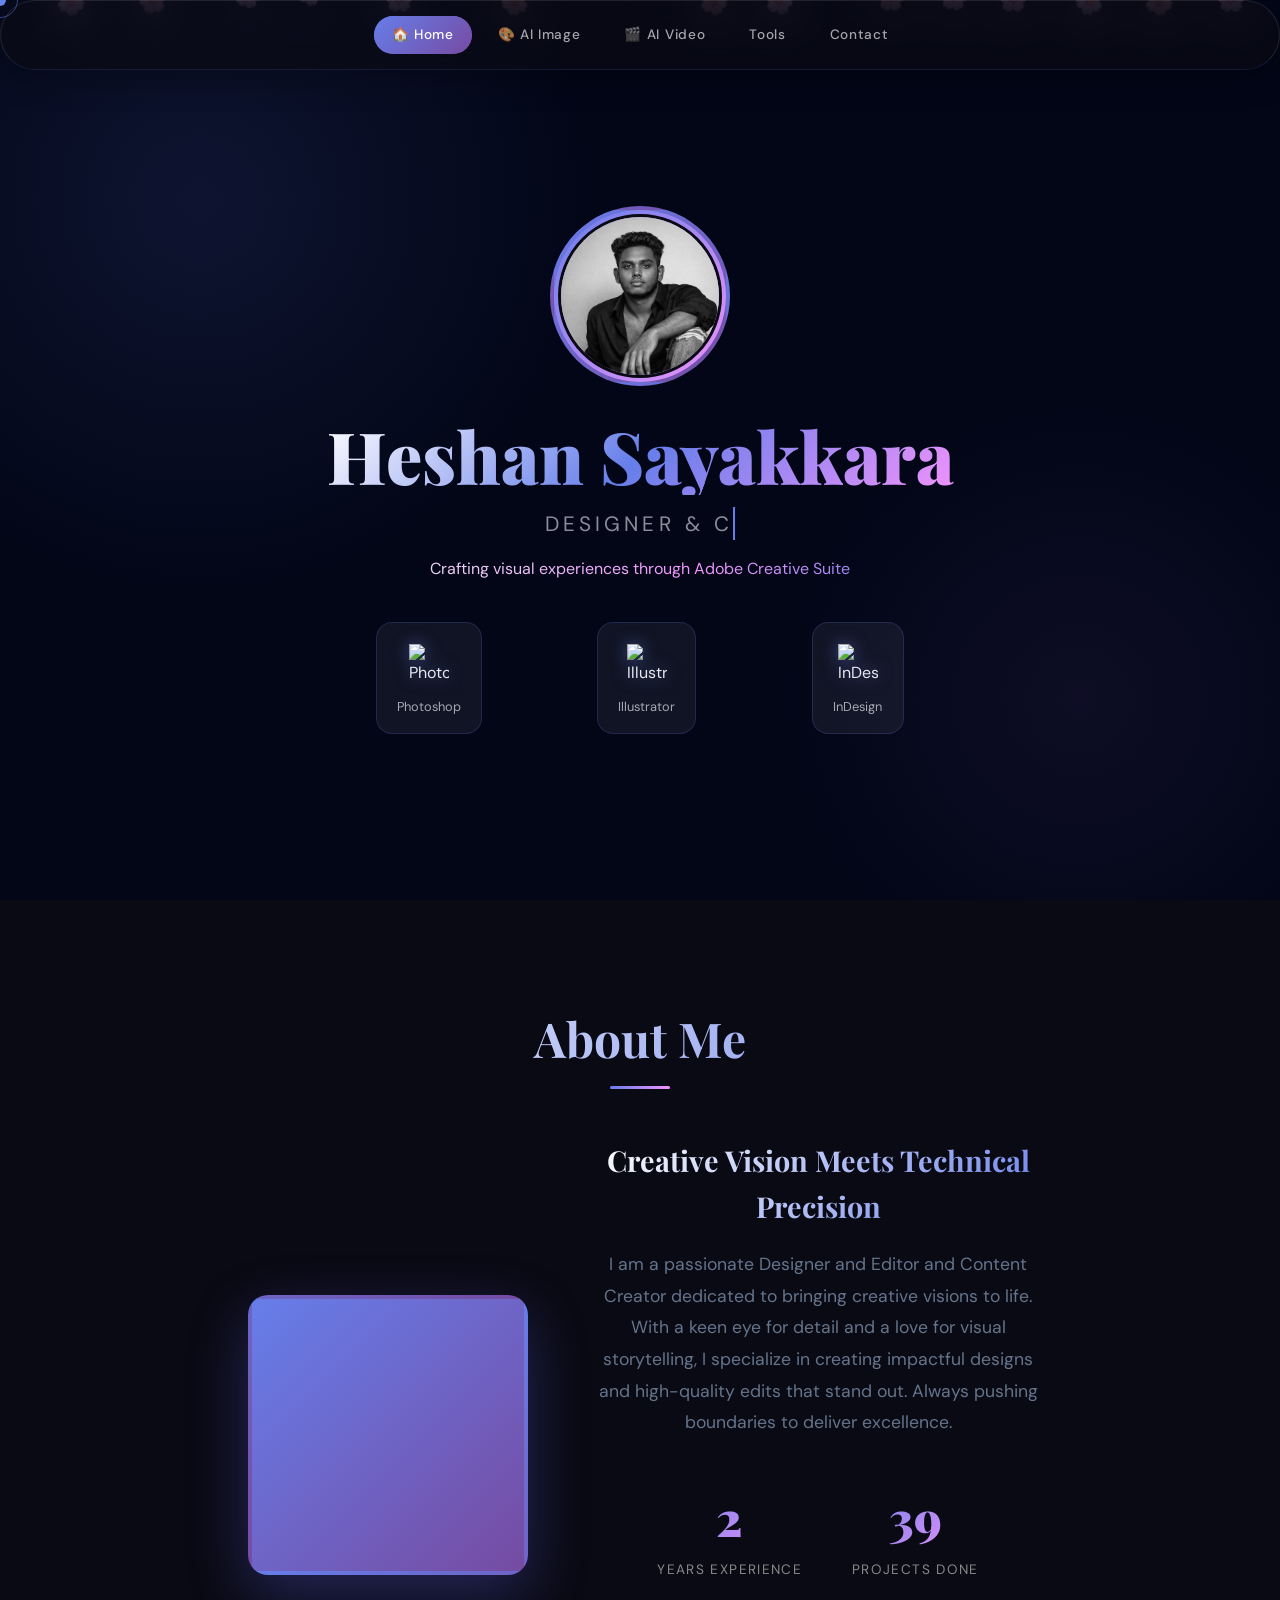
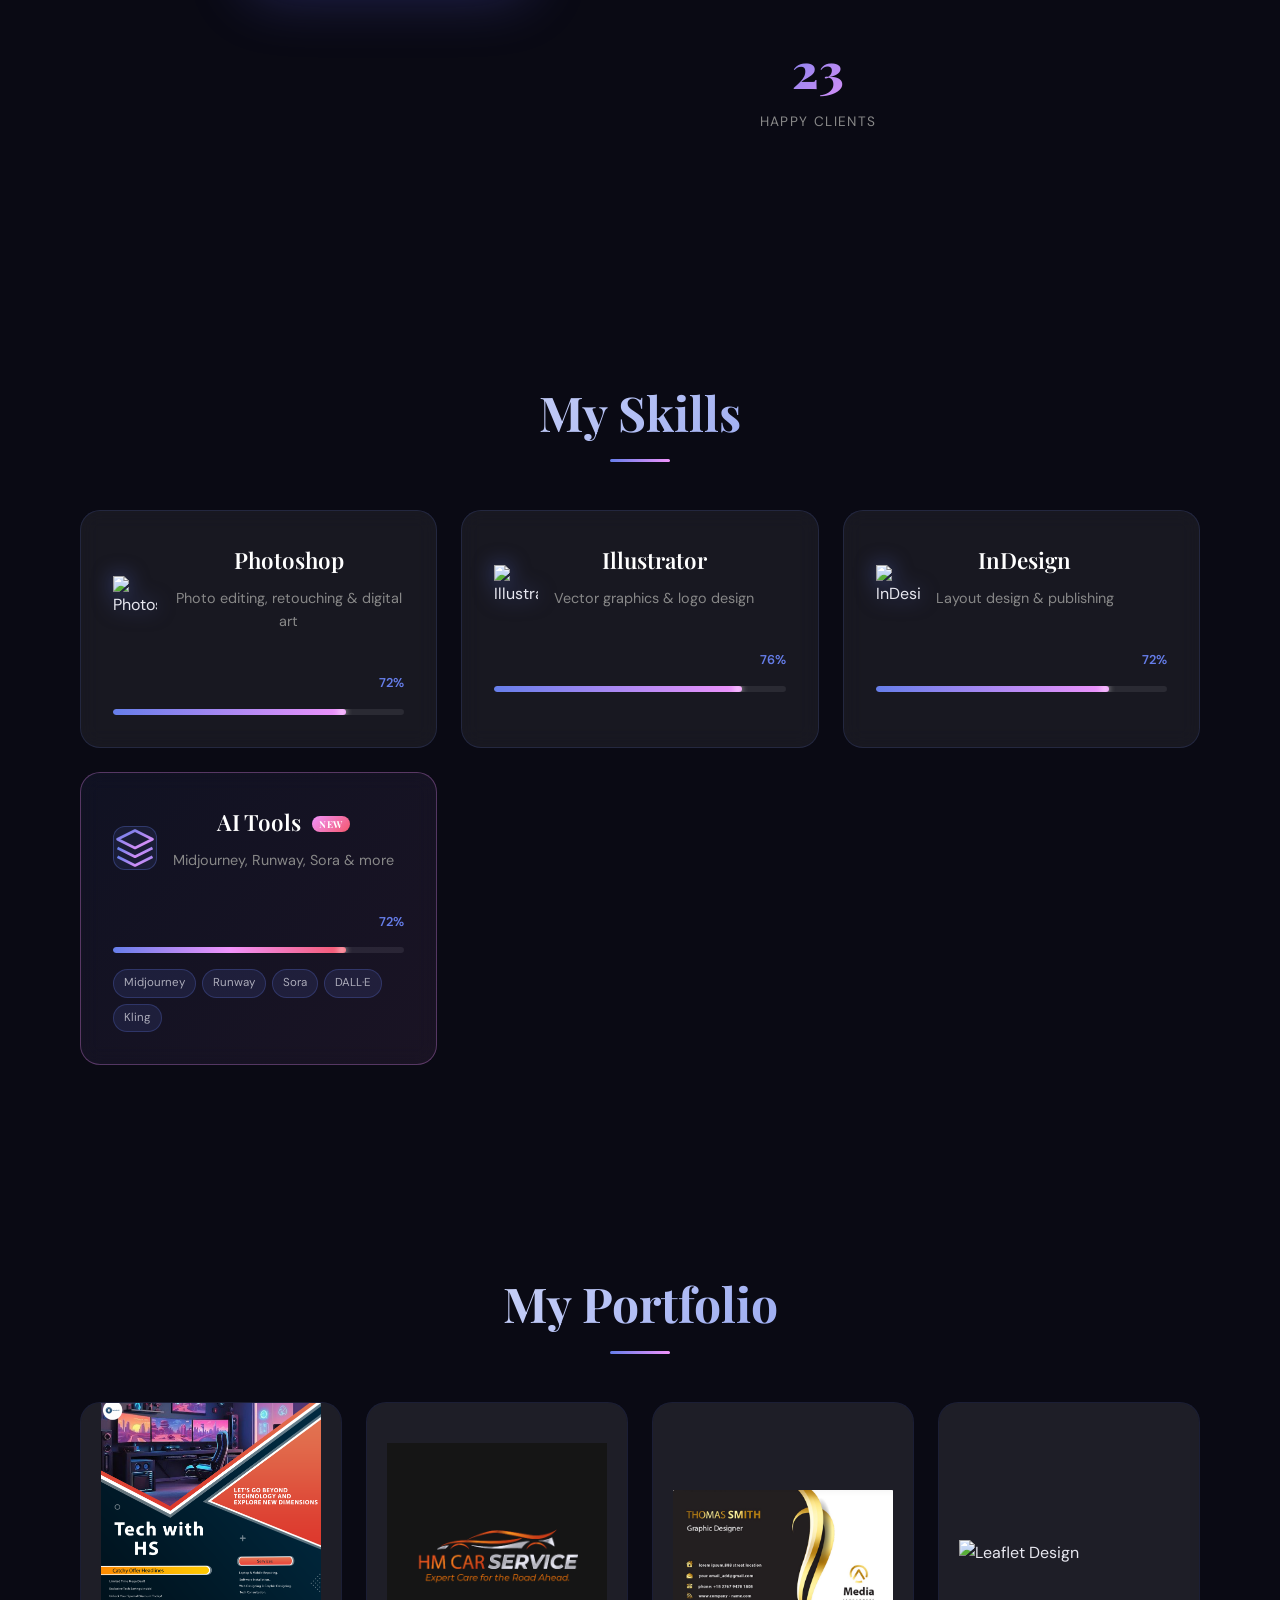
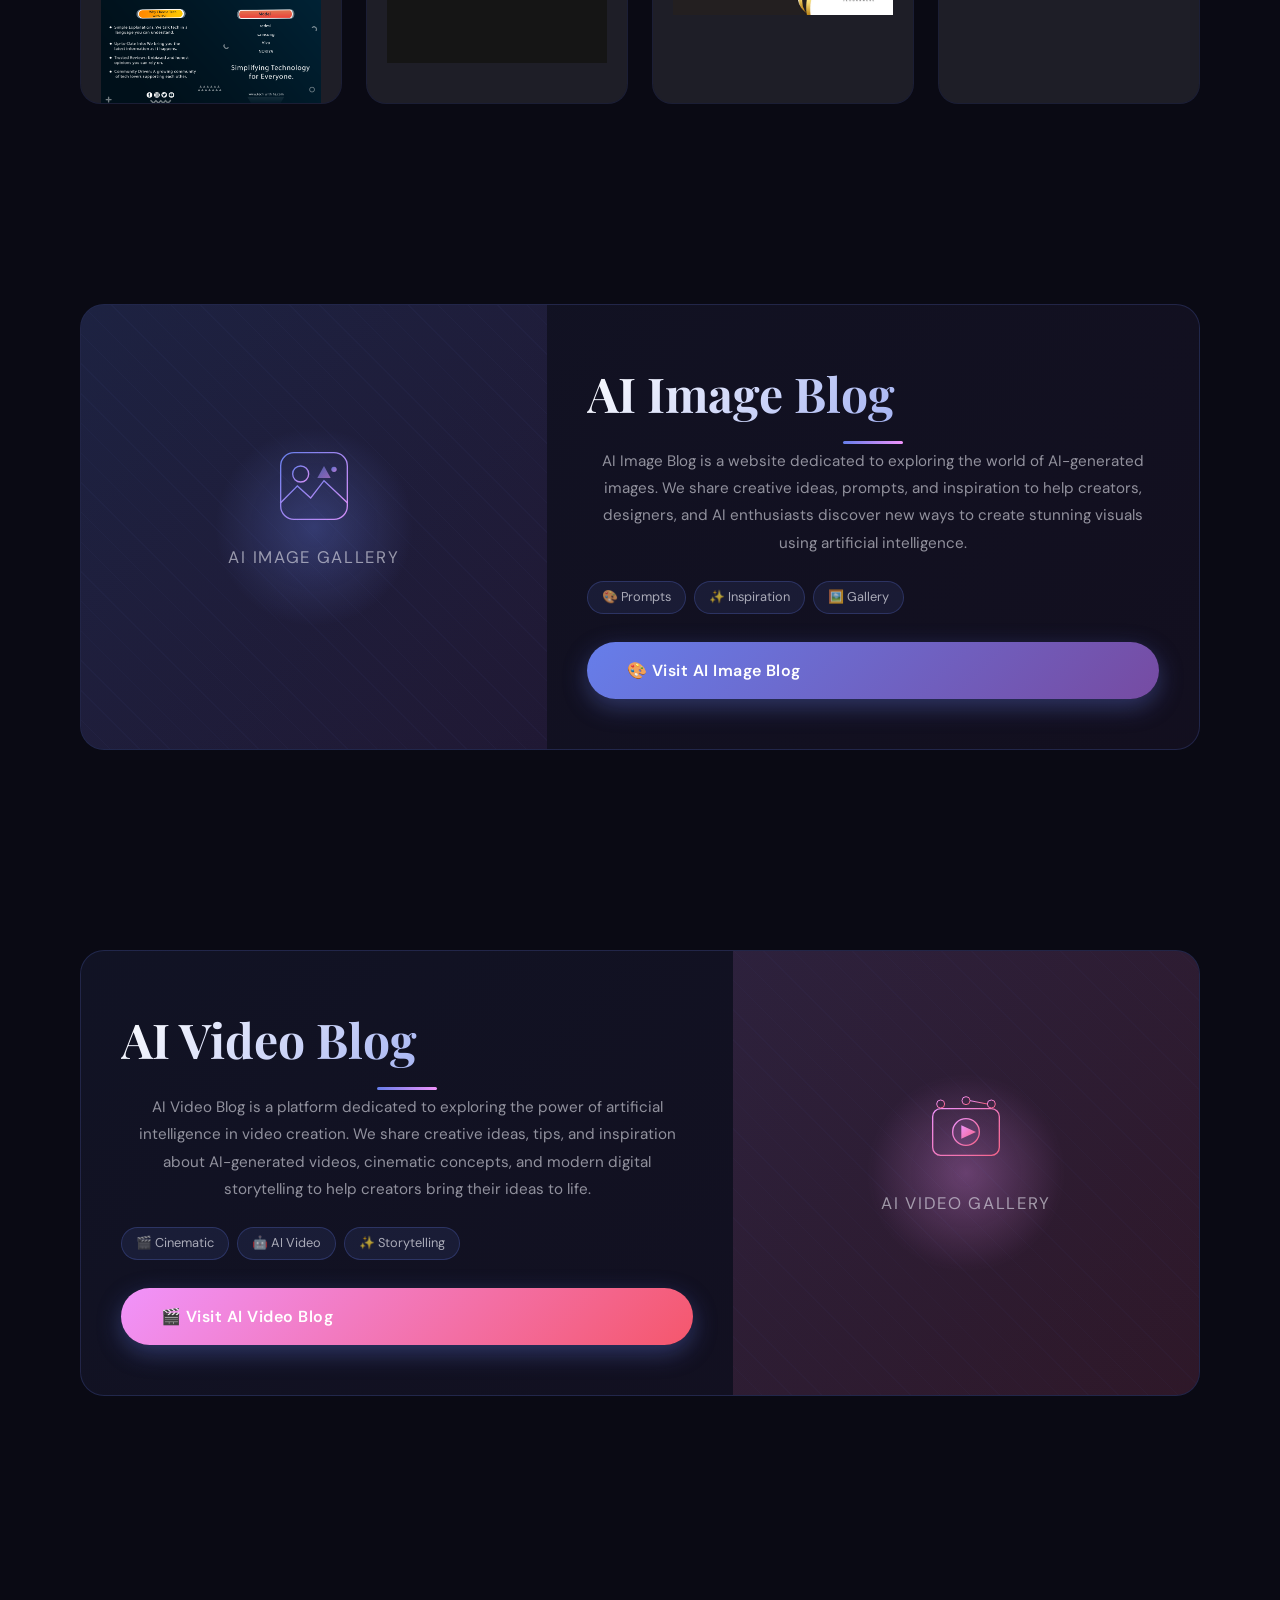
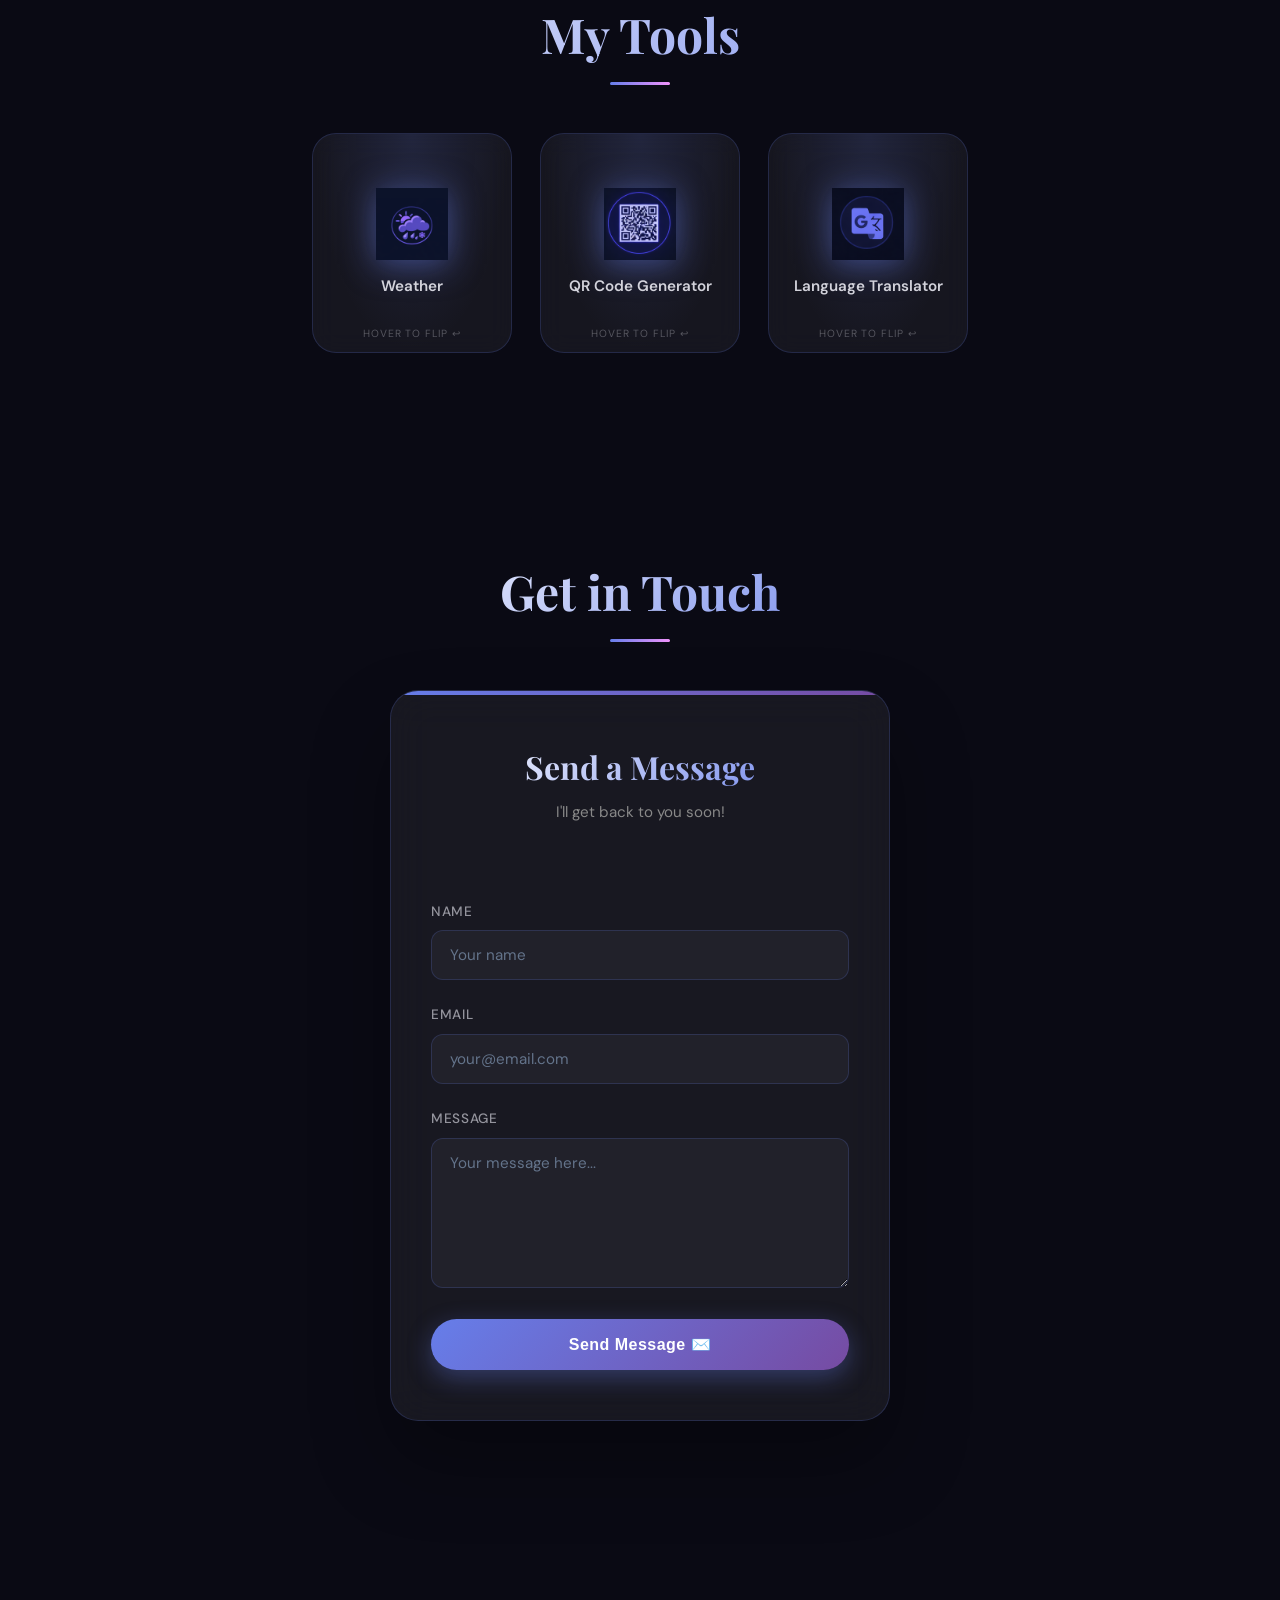
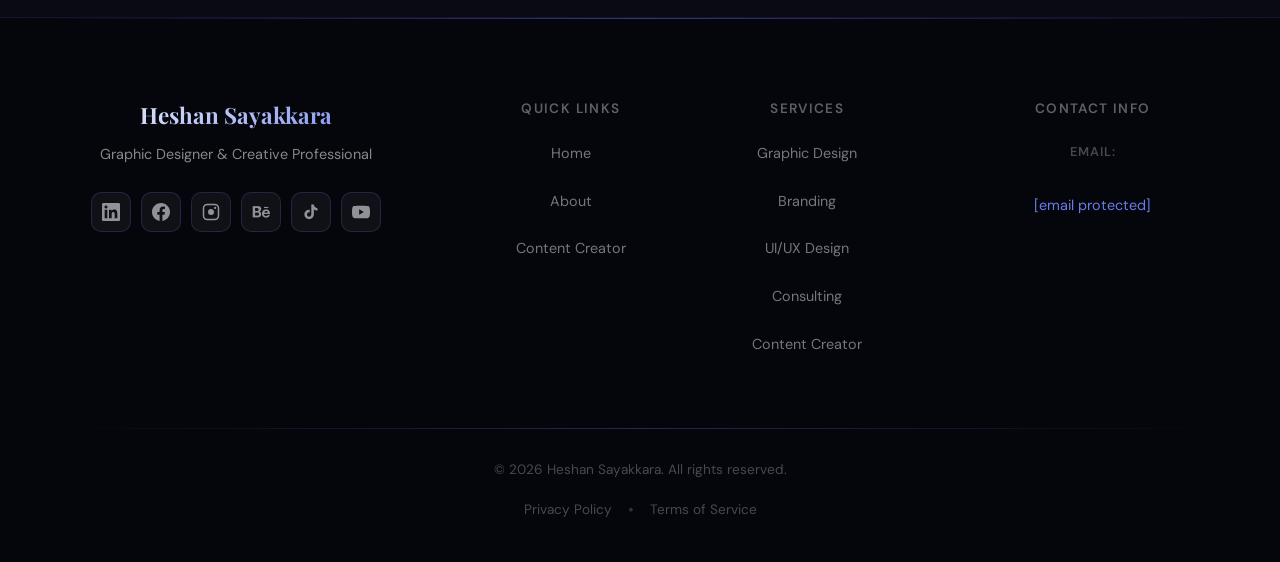
==== index.html @ 7ea58222 "Initial commit" ====
<!DOCTYPE html>
<html lang="en">

<head>
  <meta charset="UTF-8">
  <meta name="viewport" content="width=device-width, initial-scale=1.0">
  <title>Heshan Sayakkara | Graphic Designer & Content Creator </title>
  <link href="https://fonts.googleapis.com/css2?family=Playfair+Display:wght@400;700;900&family=DM+Sans:wght@300;400;500;600&display=swap" rel="stylesheet">
  <link rel="stylesheet" href="styles.css">
  <link href="https://cdn.jsdelivr.net/npm/boxicons@2.0.5/css/boxicons.min.css" rel="stylesheet">
  
  <meta name="description" content="Heshan Sayakkara - Graphic Designer & Creative Editor. Explore my portfolio, skills, and creative projects in graphic design, branding, and digital art." />
  <meta name="keywords" content="Heshan Sayakkara, Graphic Designer, Creative Editor, Portfolio, Branding, Digital Art, Adobe Photoshop, Illustrator, InDesign, Visual Design, Sri Lanka,Content Creator" />
  <meta name="author" content="Heshan Sayakkara" />
  <link rel="icon" href="—Pngtree—initial letter hs logo template_3584051.jpg" type="image/jpg"/>

  <style>
    /* ============================================
       GLOBAL RESET & VARIABLES
    ============================================ */
    :root {
      --primary: #667eea;
      --secondary: #764ba2;
      --accent: #f093fb;
      --gold: #ffd700;
      --dark: #0a0a14;
      --card-bg: rgba(255,255,255,0.03);
      --glass: rgba(255,255,255,0.06);
      --text: #e8e8f0;
      --muted: #888;
    }

    *, *::before, *::after { box-sizing: border-box; margin: 0; padding: 0; }

    html { scroll-behavior: smooth; }

    body {
      background: var(--dark);
      color: var(--text);
      font-family: 'DM Sans', sans-serif;
      overflow-x: hidden;
      cursor: none;
    }

    /* ============================================
       CUSTOM CURSOR
    ============================================ */
    .cursor {
      position: fixed;
      width: 12px; height: 12px;
      background: var(--primary);
      border-radius: 50%;
      pointer-events: none;
      z-index: 99999;
      transform: translate(-50%, -50%);
      transition: transform 0.1s, width 0.3s, height 0.3s, background 0.3s;
      mix-blend-mode: screen;
    }
    .cursor-follower {
      position: fixed;
      width: 36px; height: 36px;
      border: 1px solid rgba(102,126,234,0.5);
      border-radius: 50%;
      pointer-events: none;
      z-index: 99998;
      transform: translate(-50%, -50%);
      transition: transform 0.15s ease, width 0.3s, height 0.3s;
    }
    body:hover .cursor { opacity: 1; }

    /* ============================================
       ANIMATED BACKGROUND
    ============================================ */
    .bg-animation {
      position: fixed;
      inset: 0;
      z-index: 0;
      overflow: hidden;
      pointer-events: none;
    }
    .bg-animation::before {
      content: '';
      position: absolute;
      width: 800px; height: 800px;
      background: radial-gradient(circle, rgba(102,126,234,0.12) 0%, transparent 70%);
      top: -200px; left: -200px;
      animation: float1 20s ease-in-out infinite;
    }
    .bg-animation::after {
      content: '';
      position: absolute;
      width: 600px; height: 600px;
      background: radial-gradient(circle, rgba(118,75,162,0.10) 0%, transparent 70%);
      bottom: -100px; right: -100px;
      animation: float2 25s ease-in-out infinite;
    }
    @keyframes float1 {
      0%,100% { transform: translate(0,0) rotate(0deg); }
      33% { transform: translate(80px, 60px) rotate(120deg); }
      66% { transform: translate(-40px, 100px) rotate(240deg); }
    }
    @keyframes float2 {
      0%,100% { transform: translate(0,0) rotate(0deg); }
      33% { transform: translate(-60px, -80px) rotate(-120deg); }
      66% { transform: translate(40px, -40px) rotate(-240deg); }
    }

    /* ============================================
       FLOATING PARTICLES
    ============================================ */
    .particles {
      position: fixed;
      inset: 0;
      z-index: 0;
      pointer-events: none;
      overflow: hidden;
    }
    .particle {
      position: absolute;
      border-radius: 50%;
      animation: particleFloat linear infinite;
      opacity: 0;
    }
    @keyframes particleFloat {
      0% { transform: translateY(100vh) rotate(0deg); opacity: 0; }
      10% { opacity: 1; }
      90% { opacity: 1; }
      100% { transform: translateY(-100px) rotate(720deg); opacity: 0; }
    }

    /* ============================================
       SAKURA PETALS
    ============================================ */
    .sakura-petals {
      position: fixed;
      inset: 0;
      z-index: 1;
      pointer-events: none;
      overflow: hidden;
    }
    .petal {
      position: absolute;
      top: -20px;
      width: 12px; height: 12px;
      background: linear-gradient(135deg, #ffb7d5, #ff85b3);
      border-radius: 0 50% 0 50%;
      opacity: 0.7;
      animation: petalFall linear infinite;
      filter: blur(0.5px);
    }
    .petal:nth-child(1)  { left: 5%;  animation-duration: 8s;  animation-delay: 0s;   transform: rotate(30deg); }
    .petal:nth-child(2)  { left: 12%; animation-duration: 10s; animation-delay: 1.5s; transform: rotate(60deg); }
    .petal:nth-child(3)  { left: 20%; animation-duration: 7s;  animation-delay: 3s;   transform: rotate(90deg); }
    .petal:nth-child(4)  { left: 30%; animation-duration: 11s; animation-delay: 0.5s; }
    .petal:nth-child(5)  { left: 40%; animation-duration: 9s;  animation-delay: 2s;   transform: rotate(45deg); }
    .petal:nth-child(6)  { left: 50%; animation-duration: 8s;  animation-delay: 4s;   transform: rotate(120deg);}
    .petal:nth-child(7)  { left: 60%; animation-duration: 12s; animation-delay: 1s;   transform: rotate(15deg); }
    .petal:nth-child(8)  { left: 70%; animation-duration: 7s;  animation-delay: 3.5s; transform: rotate(75deg); }
    .petal:nth-child(9)  { left: 78%; animation-duration: 10s; animation-delay: 2.5s; }
    .petal:nth-child(10) { left: 85%; animation-duration: 9s;  animation-delay: 0.8s; transform: rotate(50deg); }
    .petal:nth-child(11) { left: 90%; animation-duration: 11s; animation-delay: 4.5s; transform: rotate(30deg); }
    .petal:nth-child(12) { left: 95%; animation-duration: 8s;  animation-delay: 1.2s; }
    .petal:nth-child(13) { left: 25%; animation-duration: 13s; animation-delay: 5s;   transform: rotate(100deg);}
    .petal:nth-child(14) { left: 55%; animation-duration: 6s;  animation-delay: 2.8s; transform: rotate(20deg); }
    .petal:nth-child(15) { left: 75%; animation-duration: 10s; animation-delay: 3.8s; transform: rotate(80deg); }
    @keyframes petalFall {
      0%   { transform: translateY(-20px) rotate(0deg) translateX(0); opacity: 0; }
      10%  { opacity: 0.7; }
      50%  { transform: translateY(50vh) rotate(180deg) translateX(40px); }
      90%  { opacity: 0.5; }
      100% { transform: translateY(110vh) rotate(360deg) translateX(-20px); opacity: 0; }
    }

    /* ============================================
       NAVIGATION
    ============================================ */
    nav {
      position: fixed;
      top: 0; left: 0; right: 0;
      z-index: 1000;
      padding: 0 40px;
      height: 70px;
      display: flex;
      align-items: center;
      justify-content: center;
      background: rgba(10,10,20,0.7);
      backdrop-filter: blur(20px);
      border-bottom: 1px solid rgba(102,126,234,0.15);
      animation: slideDown 0.8s ease both;
    }
    @keyframes slideDown {
      from { transform: translateY(-100%); opacity: 0; }
      to   { transform: translateY(0); opacity: 1; }
    }
    nav ul {
      list-style: none;
      display: flex;
      gap: 8px;
      flex-wrap: wrap;
      justify-content: center;
    }
    nav a {
      color: rgba(232,232,240,0.7);
      text-decoration: none;
      font-size: 0.85rem;
      font-weight: 500;
      letter-spacing: 0.05em;
      padding: 8px 18px;
      border-radius: 30px;
      transition: all 0.3s ease;
      position: relative;
      overflow: hidden;
    }
    nav a::before {
      content: '';
      position: absolute;
      inset: 0;
      background: linear-gradient(135deg, var(--primary), var(--secondary));
      border-radius: 30px;
      opacity: 0;
      transform: scale(0.8);
      transition: all 0.3s ease;
      z-index: -1;
    }
    nav a:hover, nav a.active {
      color: #fff;
    }
    nav a:hover::before, nav a.active::before {
      opacity: 1;
      transform: scale(1);
    }

    /* ============================================
       HERO SECTION
    ============================================ */
    .hero {
      min-height: 100vh;
      display: flex;
      align-items: center;
      justify-content: center;
      position: relative;
      z-index: 2;
      padding: 100px 20px 60px;
      text-align: center;
    }
    .hero-content {
      max-width: 800px;
    }

    /* Hero Image */
    .hero-image {
      width: 180px; height: 180px;
      border-radius: 50%;
      margin: 0 auto 30px;
      position: relative;
      animation: heroImageIn 1s ease 0.3s both;
    }
    @keyframes heroImageIn {
      from { transform: scale(0) rotate(-180deg); opacity: 0; }
      to   { transform: scale(1) rotate(0deg); opacity: 1; }
    }
    .hero-image::before {
      content: '';
      position: absolute;
      inset: -4px;
      background: linear-gradient(135deg, var(--primary), var(--accent), var(--secondary), var(--primary));
      background-size: 300% 300%;
      border-radius: 50%;
      z-index: -1;
      animation: gradientSpin 4s linear infinite;
    }
    @keyframes gradientSpin {
      0%   { background-position: 0% 50%; }
      50%  { background-position: 100% 50%; }
      100% { background-position: 0% 50%; }
    }
    .hero-image::after {
      content: '';
      position: absolute;
      inset: -12px;
      border: 1px solid rgba(102,126,234,0.3);
      border-radius: 50%;
      animation: pulse-ring 2s ease-in-out infinite;
    }
    @keyframes pulse-ring {
      0%,100% { transform: scale(1); opacity: 0.5; }
      50%      { transform: scale(1.08); opacity: 1; }
    }
    .hero-image img {
      width: 100%; height: 100%;
      object-fit: cover;
      object-position: center top;
      border-radius: 50%;
      border: 3px solid var(--dark);
    }

    /* Hero Text */
    .hero h1 {
      font-family: 'Playfair Display', serif;
      font-size: clamp(2.5rem, 6vw, 4.5rem);
      font-weight: 900;
      line-height: 1.1;
      margin-bottom: 12px;
      background: linear-gradient(135deg, #fff 0%, var(--primary) 50%, var(--accent) 100%);
      -webkit-background-clip: text;
      -webkit-text-fill-color: transparent;
      background-clip: text;
      animation: textReveal 1s ease 0.6s both;
    }
    .hero h2 {
      font-size: clamp(1rem, 2.5vw, 1.3rem);
      font-weight: 400;
      color: rgba(232,232,240,0.6);
      letter-spacing: 0.2em;
      text-transform: uppercase;
      margin-bottom: 16px;
      animation: textReveal 1s ease 0.8s both;
    }
    .hero p {
      font-size: 1rem;
      color: rgba(232,232,240,0.5);
      margin-bottom: 40px;
      animation: textReveal 1s ease 1s both;
    }
    @keyframes textReveal {
      from { transform: translateY(30px); opacity: 0; }
      to   { transform: translateY(0); opacity: 1; }
    }

    /* Typewriter Effect */
    .typewriter {
      display: inline-block;
      border-right: 2px solid var(--primary);
      animation: blink 0.8s step-end infinite;
    }
    @keyframes blink {
      0%,100% { border-color: var(--primary); }
      50%      { border-color: transparent; }
    }

    /* Hero Tool Cards */
    .hero .tools-grid {
      display: flex;
      justify-content: center;
      gap: 16px;
      flex-wrap: wrap;
      animation: textReveal 1s ease 1.2s both;
    }
    .hero .tool-card {
      background: var(--glass);
      border: 1px solid rgba(102,126,234,0.2);
      border-radius: 16px;
      padding: 16px 20px;
      display: flex;
      flex-direction: column;
      align-items: center;
      gap: 8px;
      cursor: pointer;
      transition: all 0.4s cubic-bezier(0.175, 0.885, 0.32, 1.275);
      backdrop-filter: blur(10px);
    }
    .hero .tool-card:hover {
      transform: translateY(-8px) scale(1.05);
      border-color: var(--primary);
      background: rgba(102,126,234,0.15);
      box-shadow: 0 20px 40px rgba(102,126,234,0.25);
    }
    .tool-icon img {
      width: 40px; height: 40px;
      filter: drop-shadow(0 0 8px rgba(102,126,234,0.5));
    }
    .hero .tool-card span {
      font-size: 0.8rem;
      color: rgba(232,232,240,0.7);
    }

    /* ============================================
       SECTION TITLES
    ============================================ */
    .section-title {
      font-family: 'Playfair Display', serif;
      font-size: clamp(2rem, 4vw, 3rem);
      font-weight: 700;
      text-align: center;
      margin-bottom: 60px;
      position: relative;
      background: linear-gradient(135deg, #fff 0%, var(--primary) 100%);
      -webkit-background-clip: text;
      -webkit-text-fill-color: transparent;
      background-clip: text;
    }
    .section-title::after {
      content: '';
      position: absolute;
      bottom: -12px;
      left: 50%;
      transform: translateX(-50%);
      width: 60px; height: 3px;
      background: linear-gradient(90deg, var(--primary), var(--accent));
      border-radius: 3px;
      animation: lineExpand 1s ease both;
    }
    @keyframes lineExpand {
      from { width: 0; opacity: 0; }
      to   { width: 60px; opacity: 1; }
    }

    /* ============================================
       SECTIONS GENERAL
    ============================================ */
    section {
      position: relative;
      z-index: 2;
      padding: 100px 40px;
      max-width: 1200px;
      margin: 0 auto;
    }

    /* ============================================
       ABOUT SECTION
    ============================================ */
    .about-content {
      display: grid;
      grid-template-columns: 1fr 1.5fr;
      gap: 60px;
      align-items: center;
    }
    .about-image {
      border-radius: 20px;
      overflow: hidden;
      position: relative;
      aspect-ratio: 4/5;
    }
    .about-image::before {
      content: '';
      position: absolute;
      inset: -2px;
      background: linear-gradient(135deg, var(--primary), var(--accent), var(--secondary));
      border-radius: 22px;
      z-index: -1;
      animation: gradientSpin 6s linear infinite;
    }
    .about-image video {
      width: 100%; height: 100%;
      object-fit: cover;
      border-radius: 18px;
    }
    .about-content h3 {
      font-family: 'Playfair Display', serif;
      font-size: 1.8rem;
      margin-bottom: 20px;
      background: linear-gradient(135deg, #fff, var(--primary));
      -webkit-background-clip: text;
      -webkit-text-fill-color: transparent;
      background-clip: text;
    }
    .about-content > p {
      color: rgba(232,232,240,0.7);
      line-height: 1.9;
      font-size: 1rem;
    }

    /* ============================================
       SKILLS SECTION
    ============================================ */
    .skills-grid {
      display: grid;
      grid-template-columns: repeat(auto-fit, minmax(280px, 1fr));
      gap: 24px;
    }
    .skill-card {
      background: var(--glass);
      border: 1px solid rgba(102,126,234,0.15);
      border-radius: 20px;
      padding: 32px;
      backdrop-filter: blur(10px);
      transition: all 0.4s ease;
      opacity: 0;
      transform: translateY(40px);
    }
    .skill-card.visible {
      opacity: 1;
      transform: translateY(0);
    }
    .skill-card:hover {
      border-color: var(--primary);
      transform: translateY(-6px);
      box-shadow: 0 25px 50px rgba(102,126,234,0.2);
    }
    .skill-card h3 {
      font-family: 'Playfair Display', serif;
      font-size: 1.4rem;
      margin-bottom: 8px;
      color: #fff;
    }
    .skill-card p {
      color: var(--muted);
      font-size: 0.9rem;
      margin-bottom: 20px;
    }
    .progress-bar {
      height: 6px;
      background: rgba(255,255,255,0.08);
      border-radius: 10px;
      overflow: hidden;
    }
    .progress-fill {
      height: 100%;
      background: linear-gradient(90deg, var(--primary), var(--accent));
      border-radius: 10px;
      width: 0;
      transition: width 1.5s cubic-bezier(0.22, 1, 0.36, 1) 0.3s;
      position: relative;
    }
    .progress-fill.animated {
      width: var(--progress);
    }
    .progress-fill::after {
      content: '';
      position: absolute;
      right: 0; top: 0;
      width: 8px; height: 100%;
      background: rgba(255,255,255,0.8);
      border-radius: 50%;
      filter: blur(3px);
    }

    /* ============================================
       PORTFOLIO SECTION
    ============================================ */
    .portfolio-grid {
      display: grid;
      grid-template-columns: repeat(auto-fit, minmax(260px, 1fr));
      gap: 24px;
    }
    .portfolio-item {
      border-radius: 20px;
      overflow: hidden;
      position: relative;
      cursor: pointer;
      opacity: 0;
      transform: scale(0.9);
      transition: opacity 0.6s ease, transform 0.6s ease;
      background: rgba(255,255,255,0.03);
      border: 1px solid rgba(102,126,234,0.12);
    }
    .portfolio-item.visible {
      opacity: 1;
      transform: scale(1);
    }
    .portfolio-image {
      width: 100%;
      overflow: hidden;
      display: flex;
      align-items: center;
      justify-content: center;
    }
    .portfolio-image img {
      width: 100%;
      height: auto;
      max-height: 420px;
      object-fit: contain;
      display: block;
      transition: transform 0.6s ease;
    }
    .portfolio-item:hover .portfolio-image img {
      transform: scale(1.1);
    }
    .portfolio-label {
      position: absolute;
      bottom: 0; left: 0; right: 0;
      background: linear-gradient(0deg, rgba(0,0,0,0.9) 0%, transparent 100%);
      color: #fff;
      padding: 40px 20px 20px;
      font-weight: 600;
      font-size: 1rem;
      transform: translateY(100%);
      transition: transform 0.4s ease;
    }
    .portfolio-item:hover .portfolio-label {
      transform: translateY(0);
    }
    .portfolio-item::before {
      content: '';
      position: absolute;
      inset: 0;
      background: linear-gradient(135deg, rgba(102,126,234,0.3), rgba(240,147,251,0.3));
      opacity: 0;
      transition: opacity 0.4s ease;
      z-index: 1;
    }
    .portfolio-item:hover::before { opacity: 1; }

    /* ============================================
       BLOG SECTIONS
    ============================================ */
    .blog-card {
      text-align: center;
      padding: 60px 40px;
      background: linear-gradient(135deg, rgba(102,126,234,0.08), rgba(118,75,162,0.08));
      border: 1px solid rgba(102,126,234,0.2);
      border-radius: 24px;
      transition: all 0.4s ease;
    }
    .blog-card:hover {
      transform: translateY(-4px);
      box-shadow: 0 30px 60px rgba(102,126,234,0.2);
      border-color: var(--primary);
    }
    .blog-card p {
      font-size: 1.05rem;
      color: rgba(232,232,240,0.6);
      max-width: 560px;
      margin: 0 auto 36px;
      line-height: 1.8;
    }
    .download-btn {
      display: inline-flex;
      align-items: center;
      gap: 10px;
      padding: 16px 40px;
      background: linear-gradient(135deg, var(--primary), var(--secondary));
      color: #fff;
      text-decoration: none;
      border-radius: 50px;
      font-weight: 600;
      font-size: 1rem;
      letter-spacing: 0.03em;
      transition: all 0.4s cubic-bezier(0.175, 0.885, 0.32, 1.275);
      box-shadow: 0 8px 25px rgba(102,126,234,0.35);
      position: relative;
      overflow: hidden;
    }
    .download-btn::before {
      content: '';
      position: absolute;
      top: 0; left: -100%;
      width: 100%; height: 100%;
      background: linear-gradient(90deg, transparent, rgba(255,255,255,0.2), transparent);
      transition: left 0.6s ease;
    }
    .download-btn:hover::before { left: 100%; }
    .download-btn:hover {
      transform: translateY(-3px) scale(1.03);
      box-shadow: 0 16px 40px rgba(102,126,234,0.5);
    }

    /* ============================================
       TOOLS SECTION — FLIP CARDS
    ============================================ */
    #tools { text-align: center; }

    #tools .tools-grid {
      display: flex;
      justify-content: center;
      gap: 28px;
      flex-wrap: wrap;
    }

    /* Flip card wrapper */
    .tool-flip {
      width: 200px;
      height: 220px;
      perspective: 1000px;
      cursor: pointer;
    }

    .tool-flip-inner {
      position: relative;
      width: 100%; height: 100%;
      transform-style: preserve-3d;
      transition: transform 0.7s cubic-bezier(0.4, 0.2, 0.2, 1);
    }

    .tool-flip:hover .tool-flip-inner {
      transform: rotateY(180deg);
    }

    /* Front & Back shared */
    .tool-face {
      position: absolute;
      inset: 0;
      border-radius: 24px;
      backface-visibility: hidden;
      -webkit-backface-visibility: hidden;
      display: flex;
      flex-direction: column;
      align-items: center;
      justify-content: center;
      gap: 14px;
      border: 1px solid rgba(102,126,234,0.2);
      backdrop-filter: blur(12px);
      overflow: hidden;
    }

    /* FRONT */
    .tool-front {
      background: rgba(255,255,255,0.05);
    }
    .tool-front::before {
      content: '';
      position: absolute;
      inset: 0;
      background: radial-gradient(ellipse at 50% 0%, rgba(102,126,234,0.15) 0%, transparent 70%);
      pointer-events: none;
    }
    .tool-img {
      width: 72px; height: 72px;
      object-fit: contain;
      filter: drop-shadow(0 4px 16px rgba(102,126,234,0.5));
      transition: transform 0.3s ease;
      position: relative;
      z-index: 1;
    }
    .tool-front h3 {
      font-size: 0.95rem;
      font-weight: 600;
      color: rgba(232,232,240,0.9);
      position: relative;
      z-index: 1;
      text-align: center;
      padding: 0 10px;
    }

    /* BACK */
    .tool-back {
      transform: rotateY(180deg);
      padding: 20px;
    }
    .tool-back.back-weather {
      background: linear-gradient(135deg, rgba(79,172,254,0.25), rgba(0,242,254,0.15));
      border-color: rgba(79,172,254,0.4);
    }
    .tool-back.back-qr {
      background: linear-gradient(135deg, rgba(102,126,234,0.25), rgba(118,75,162,0.2));
      border-color: rgba(102,126,234,0.4);
    }
    .tool-back.back-translate {
      background: linear-gradient(135deg, rgba(67,233,123,0.2), rgba(56,249,215,0.15));
      border-color: rgba(67,233,123,0.4);
    }

    /* Animated back content */
    .back-anim {
      position: absolute;
      inset: 0;
      pointer-events: none;
      overflow: hidden;
      border-radius: 24px;
    }
    /* Weather back — floating clouds/sun */
    .back-weather .back-anim::before {
      content: '☀️';
      position: absolute;
      font-size: 2rem;
      top: 16px; right: 16px;
      animation: spinSun 6s linear infinite;
    }
    @keyframes spinSun {
      from { transform: rotate(0deg); }
      to   { transform: rotate(360deg); }
    }
    .back-weather .back-anim::after {
      content: '';
      position: absolute;
      bottom: 0; left: 0; right: 0;
      height: 40px;
      background: linear-gradient(180deg, transparent, rgba(79,172,254,0.2));
    }

    /* QR back — scanning line */
    .qr-scan-line {
      position: absolute;
      left: 0; right: 0;
      height: 2px;
      background: linear-gradient(90deg, transparent, rgba(102,126,234,0.9), transparent);
      animation: scanMove 2s ease-in-out infinite;
      box-shadow: 0 0 10px rgba(102,126,234,0.8);
    }
    @keyframes scanMove {
      0%   { top: 10%; opacity: 0; }
      10%  { opacity: 1; }
      90%  { opacity: 1; }
      100% { top: 90%; opacity: 0; }
    }

    /* Translate back — floating letters */
    .translate-letters span {
      position: absolute;
      font-size: 1.1rem;
      opacity: 0;
      animation: letterFloat 3s ease-in-out infinite;
      color: rgba(67,233,123,0.8);
      font-weight: 700;
    }
    @keyframes letterFloat {
      0%   { transform: translateY(0) scale(0.8); opacity: 0; }
      30%  { opacity: 1; }
      70%  { opacity: 1; }
      100% { transform: translateY(-30px) scale(1.1); opacity: 0; }
    }

    .tool-back-title {
      font-family: 'Playfair Display', serif;
      font-size: 1rem;
      font-weight: 700;
      color: #fff;
      position: relative;
      z-index: 2;
      text-align: center;
      margin-bottom: 4px;
    }
    .tool-back-desc {
      font-size: 0.78rem;
      color: rgba(232,232,240,0.65);
      text-align: center;
      line-height: 1.5;
      position: relative;
      z-index: 2;
    }
    .tool-back-btn {
      position: relative;
      z-index: 2;
      background: rgba(255,255,255,0.12);
      border: 1px solid rgba(255,255,255,0.25);
      color: #fff;
      font-size: 0.75rem;
      font-weight: 600;
      padding: 6px 18px;
      border-radius: 20px;
      text-decoration: none;
      transition: all 0.3s ease;
      margin-top: 4px;
      letter-spacing: 0.04em;
    }
    .tool-back-btn:hover {
      background: rgba(255,255,255,0.25);
      transform: scale(1.05);
    }

    /* Corner glow dots on back */
    .back-dot {
      position: absolute;
      width: 6px; height: 6px;
      background: rgba(255,255,255,0.4);
      border-radius: 50%;
      animation: dotBlink 2s ease-in-out infinite;
    }
    .back-dot:nth-child(1) { top:14px; left:14px; animation-delay:0s; }
    .back-dot:nth-child(2) { top:14px; right:14px; animation-delay:0.5s; }
    .back-dot:nth-child(3) { bottom:14px; left:14px; animation-delay:1s; }
    .back-dot:nth-child(4) { bottom:14px; right:14px; animation-delay:1.5s; }
    @keyframes dotBlink {
      0%,100%{opacity:0.3;transform:scale(1)} 50%{opacity:1;transform:scale(1.5)}
    }

    /* Hover hint on front */
    .tool-hint {
      position: absolute;
      bottom: 10px;
      font-size: 0.65rem;
      color: rgba(232,232,240,0.3);
      letter-spacing: 0.08em;
      text-transform: uppercase;
      z-index: 1;
      transition: color 0.3s;
    }
    .tool-flip:hover .tool-hint { color: rgba(232,232,240,0.6); }

    /* ============================================
       CONTACT SECTION
    ============================================ */
    #contact {
      max-width: 700px;
    }
    .form-card {
      background: var(--glass);
      border: 1px solid rgba(102,126,234,0.2);
      border-radius: 28px;
      padding: 50px 40px;
      backdrop-filter: blur(20px);
      box-shadow: 0 40px 80px rgba(0,0,0,0.3);
    }
    .form-header h1 {
      font-family: 'Playfair Display', serif;
      font-size: 2rem;
      margin-bottom: 8px;
      background: linear-gradient(135deg, #fff, var(--primary));
      -webkit-background-clip: text;
      -webkit-text-fill-color: transparent;
      background-clip: text;
    }
    .form-header p {
      color: var(--muted);
      margin-bottom: 36px;
      font-size: 0.95rem;
    }
    .form-group {
      margin-bottom: 24px;
    }
    .form-group label {
      display: block;
      font-size: 0.85rem;
      font-weight: 500;
      letter-spacing: 0.05em;
      text-transform: uppercase;
      color: rgba(232,232,240,0.6);
      margin-bottom: 8px;
    }
    .input-wrapper input,
    .input-wrapper textarea {
      width: 100%;
      background: rgba(255,255,255,0.04);
      border: 1px solid rgba(102,126,234,0.2);
      border-radius: 12px;
      padding: 14px 18px;
      color: var(--text);
      font-family: 'DM Sans', sans-serif;
      font-size: 0.95rem;
      outline: none;
      transition: all 0.3s ease;
    }
    .input-wrapper textarea { height: 140px; resize: vertical; }
    .input-wrapper input:focus,
    .input-wrapper textarea:focus {
      border-color: var(--primary);
      background: rgba(102,126,234,0.08);
      box-shadow: 0 0 0 3px rgba(102,126,234,0.15);
    }
    .error-message {
      color: #ff6b6b;
      font-size: 0.8rem;
      margin-top: 6px;
      display: none;
    }
    .error-message.show { display: block; }
    .form-group.error input,
    .form-group.error textarea {
      border-color: #ff6b6b;
    }
    .alert {
      display: none;
      align-items: center;
      gap: 10px;
      padding: 14px 18px;
      border-radius: 12px;
      margin-bottom: 20px;
      font-size: 0.9rem;
    }
    .alert.show { display: flex; }
    .alert-success {
      background: rgba(16,185,129,0.15);
      border: 1px solid rgba(16,185,129,0.3);
      color: #10b981;
    }
    .alert-error {
      background: rgba(239,68,68,0.15);
      border: 1px solid rgba(239,68,68,0.3);
      color: #ef4444;
    }

    /* ============================================
       FOOTER
    ============================================ */
    footer.footer {
      position: relative;
      z-index: 2;
      background: rgba(5,5,12,0.9);
      border-top: 1px solid rgba(102,126,234,0.15);
      padding: 80px 40px 40px;
    }
    .footer-container { max-width: 1200px; margin: 0 auto; }
    .footer-content {
      display: grid;
      grid-template-columns: 2fr 1fr 1fr 1.5fr;
      gap: 40px;
      margin-bottom: 60px;
    }
    .footer-section h3 {
      font-family: 'Playfair Display', serif;
      font-size: 1.4rem;
      margin-bottom: 8px;
      background: linear-gradient(135deg, #fff, var(--primary));
      -webkit-background-clip: text;
      -webkit-text-fill-color: transparent;
      background-clip: text;
    }
    .footer-section h4 {
      font-size: 0.85rem;
      letter-spacing: 0.1em;
      text-transform: uppercase;
      color: rgba(232,232,240,0.4);
      margin-bottom: 20px;
    }
    .footer-section > p {
      color: var(--muted);
      font-size: 0.9rem;
      margin-bottom: 24px;
    }
    .footer-links {
      list-style: none;
      display: flex;
      flex-direction: column;
      gap: 10px;
    }
    .footer-links a {
      color: rgba(232,232,240,0.5);
      text-decoration: none;
      font-size: 0.9rem;
      transition: color 0.2s;
    }
    .footer-links a:hover { color: var(--primary); }
    .contact-info {
      color: rgba(232,232,240,0.5);
      font-size: 0.9rem;
      line-height: 1.8;
    }
    .contact-info .label {
      color: rgba(232,232,240,0.3);
      font-size: 0.8rem;
      text-transform: uppercase;
      letter-spacing: 0.08em;
    }
    .contact-info a {
      color: var(--primary);
      text-decoration: none;
    }

    /* Social Icons */
    .social-links {
      display: flex;
      gap: 10px;
      flex-wrap: wrap;
    }
    .social-icon {
      width: 40px; height: 40px;
      background: rgba(255,255,255,0.05);
      border: 1px solid rgba(102,126,234,0.2);
      border-radius: 10px;
      display: flex;
      align-items: center;
      justify-content: center;
      color: rgba(232,232,240,0.6);
      text-decoration: none;
      transition: all 0.3s ease;
      font-size: 1.2rem;
    }
    .social-icon svg { width: 18px; height: 18px; }
    .social-icon:hover {
      background: linear-gradient(135deg, var(--primary), var(--secondary));
      border-color: transparent;
      color: #fff;
      transform: translateY(-3px);
      box-shadow: 0 8px 20px rgba(102,126,234,0.4);
    }

    /* TikTok */
    .social-icon.tiktok:hover {
      background: linear-gradient(135deg, #010101, #69C9D0);
    }
    /* YouTube */
    .social-icon.youtube:hover {
      background: linear-gradient(135deg, #FF0000, #cc0000);
    }

    .footer-divider {
      height: 1px;
      background: linear-gradient(90deg, transparent, rgba(102,126,234,0.3), transparent);
      margin-bottom: 30px;
    }
    .footer-credit {
      display: flex;
      justify-content: space-between;
      align-items: center;
      flex-wrap: wrap;
      gap: 16px;
    }
    .footer-credit p {
      color: rgba(232,232,240,0.3);
      font-size: 0.85rem;
    }
    .footer-links-bottom {
      display: flex;
      gap: 16px;
      align-items: center;
    }
    .footer-links-bottom a {
      color: rgba(232,232,240,0.3);
      text-decoration: none;
      font-size: 0.85rem;
      transition: color 0.2s;
    }
    .footer-links-bottom a:hover { color: var(--primary); }
    .footer-links-bottom .divider { color: rgba(232,232,240,0.2); }

    /* ============================================
       SCROLL REVEAL ANIMATION
    ============================================ */
    .reveal {
      opacity: 0;
      transform: translateY(40px);
      transition: opacity 0.7s ease, transform 0.7s ease;
    }
    .reveal.visible {
      opacity: 1;
      transform: translateY(0);
    }

    /* ============================================
       GLITCH TEXT ANIMATION
    ============================================ */
    @keyframes glitch1 {
      0%,100% { clip-path: inset(0 0 95% 0); transform: translate(-3px, 0); }
      20% { clip-path: inset(15% 0 70% 0); transform: translate(3px, 0); }
      40% { clip-path: inset(60% 0 20% 0); transform: translate(-2px, 0); }
      60% { clip-path: inset(80% 0 5% 0); transform: translate(2px, 0); }
      80% { clip-path: inset(40% 0 50% 0); transform: translate(-1px, 0); }
    }
    @keyframes glitch2 {
      0%,100% { clip-path: inset(50% 0 30% 0); transform: translate(3px, 0); color: var(--accent); }
      30% { clip-path: inset(20% 0 65% 0); transform: translate(-3px, 0); }
      60% { clip-path: inset(75% 0 10% 0); transform: translate(2px, 0); }
    }

    /* ============================================
       SHIMMER ANIMATION
    ============================================ */
    @keyframes shimmer {
      0%   { background-position: -200% center; }
      100% { background-position: 200% center; }
    }
    .shimmer-text {
      background: linear-gradient(90deg, var(--text) 0%, var(--accent) 30%, var(--primary) 50%, var(--accent) 70%, var(--text) 100%);
      background-size: 200% auto;
      -webkit-background-clip: text;
      -webkit-text-fill-color: transparent;
      background-clip: text;
      animation: shimmer 4s linear infinite;
    }

    /* ============================================
       COUNTER ANIMATION
    ============================================ */
    .stats-row {
      display: flex;
      justify-content: center;
      gap: 50px;
      flex-wrap: wrap;
      margin: 40px 0;
    }
    .stat-item {
      text-align: center;
    }
    .stat-number {
      font-family: 'Playfair Display', serif;
      font-size: 3rem;
      font-weight: 900;
      background: linear-gradient(135deg, var(--primary), var(--accent));
      -webkit-background-clip: text;
      -webkit-text-fill-color: transparent;
      background-clip: text;
      display: block;
    }
    .stat-label {
      color: var(--muted);
      font-size: 0.85rem;
      text-transform: uppercase;
      letter-spacing: 0.1em;
    }

    /* ============================================
       SKILL ICON ROW & AI TOOLS CARD
    ============================================ */
    .skill-icon-row {
      display: flex; align-items: center; gap: 16px; margin-bottom: 20px;
    }
    .skill-soft-icon {
      width: 44px; height: 44px; flex-shrink: 0;
      filter: drop-shadow(0 0 10px rgba(102,126,234,0.5));
      transition: transform 0.3s ease;
    }
    .skill-card:hover .skill-soft-icon { transform: rotate(-8deg) scale(1.1); }
    .ai-skill-icon {
      width: 44px; height: 44px; flex-shrink: 0;
      display: flex; align-items: center; justify-content: center;
      background: rgba(102,126,234,0.1); border-radius: 12px;
      border: 1px solid rgba(102,126,234,0.3);
      animation: aiPulse 2.5s ease-in-out infinite;
    }
    @keyframes aiPulse {
      0%,100% { box-shadow: 0 0 0 0 rgba(102,126,234,0.4); }
      50%      { box-shadow: 0 0 0 8px rgba(102,126,234,0); }
    }
    .skill-bar-wrap { position: relative; }
    .skill-percent {
      font-size: 0.8rem; font-weight: 600; color: var(--primary);
      text-align: right; margin-bottom: 6px; transition: all 0.3s ease;
    }
    .progress-ai {
      background: linear-gradient(90deg, #667eea, #f093fb, #f5576c) !important;
    }
    .new-badge {
      background: linear-gradient(135deg,#f093fb,#f5576c);
      color:#fff; font-size:0.6rem; font-weight:700;
      padding:2px 7px; border-radius:20px; vertical-align:middle;
      letter-spacing:0.05em; margin-left:6px;
    }
    .ai-tags { display:flex; flex-wrap:wrap; gap:6px; margin-top:16px; }
    .ai-tags span {
      background: rgba(102,126,234,0.12);
      border: 1px solid rgba(102,126,234,0.25);
      color: rgba(232,232,240,0.7); font-size:0.72rem;
      padding:4px 10px; border-radius:20px; transition: all 0.3s ease;
    }
    .ai-tags span:hover {
      background: rgba(102,126,234,0.25); color:#fff; transform:translateY(-2px);
    }
    .skill-ai {
      border-color: rgba(240,147,251,0.3) !important;
      background: linear-gradient(135deg,rgba(102,126,234,0.07),rgba(240,147,251,0.07)) !important;
      position: relative; overflow: hidden;
    }
    .skill-ai::before {
      content:''; position:absolute; top:-50%; left:-50%;
      width:200%; height:200%;
      background: conic-gradient(from 0deg,transparent,rgba(240,147,251,0.05),transparent,rgba(102,126,234,0.05),transparent);
      animation: spinGlow 8s linear infinite; pointer-events:none;
    }
    @keyframes spinGlow { from{transform:rotate(0deg)} to{transform:rotate(360deg)} }

    /* ============================================
       BLOG WITH IMAGE LAYOUT
    ============================================ */
    .blog-card-image { padding: 0; overflow: hidden; }
    .blog-layout {
      display: grid; grid-template-columns: 1fr 1.4fr; min-height: 360px;
    }
    .blog-card-reverse .blog-layout { grid-template-columns: 1.4fr 1fr; }
    .blog-preview-img { position:relative; overflow:hidden; }
    .blog-img-inner {
      width:100%; height:100%; min-height:300px;
      display:flex; align-items:center; justify-content:center;
    }
    .blog-img-placeholder {
      width:100%; height:100%;
      display:flex; flex-direction:column; align-items:center; justify-content:center;
      gap:16px; position:relative; overflow:hidden;
    }
    .img-ai { background: linear-gradient(135deg,rgba(102,126,234,0.15),rgba(118,75,162,0.15)); }
    .img-video { background: linear-gradient(135deg,rgba(240,147,251,0.12),rgba(245,87,108,0.12)); }
    .img-glow {
      position:absolute; width:200px; height:200px;
      background:radial-gradient(circle,rgba(102,126,234,0.3) 0%,transparent 70%);
      border-radius:50%; animation: glowPulse 3s ease-in-out infinite; pointer-events:none;
    }
    .img-glow-pink { background:radial-gradient(circle,rgba(240,147,251,0.3) 0%,transparent 70%); }
    @keyframes glowPulse {
      0%,100%{transform:scale(1);opacity:0.8} 50%{transform:scale(1.3);opacity:0.4}
    }
    .blog-preview-label {
      font-size:0.8rem; color:rgba(232,232,240,0.4);
      letter-spacing:0.1em; text-transform:uppercase; position:relative;
    }
    .blog-img-placeholder::after {
      content:''; position:absolute; inset:0;
      background: repeating-linear-gradient(45deg,transparent,transparent 20px,rgba(102,126,234,0.03) 20px,rgba(102,126,234,0.03) 21px);
      pointer-events:none;
    }
    .blog-text {
      padding:50px 40px; display:flex; flex-direction:column; justify-content:center;
    }
    .blog-text p {
      color:rgba(232,232,240,0.6); line-height:1.8; font-size:0.95rem; margin-bottom:24px;
    }
    .blog-meta-tags { display:flex; flex-wrap:wrap; gap:8px; margin-bottom:28px; }
    .blog-meta-tags span {
      background:rgba(102,126,234,0.1); border:1px solid rgba(102,126,234,0.25);
      color:rgba(232,232,240,0.7); font-size:0.8rem; padding:5px 14px; border-radius:20px;
    }

    /* ============================================
       RESPONSIVE
    ============================================ */
    @media (max-width: 900px) {
      .about-content { grid-template-columns: 1fr; }
      .about-image { aspect-ratio: 16/9; max-height: 300px; }
      .footer-content { grid-template-columns: 1fr 1fr; }
      .blog-layout, .blog-card-reverse .blog-layout { grid-template-columns: 1fr; }
      .blog-preview-img { min-height: 220px; }
      .blog-card-reverse .blog-preview-img { order: -1; }
      .blog-text { padding: 30px 24px; }
    }
    @media (max-width: 600px) {
      section { padding: 80px 20px; }
      nav { padding: 0 16px; }
      .footer-content { grid-template-columns: 1fr; }
      .footer-credit { flex-direction: column; text-align: center; }
    }
  </style>
</head>

<body>
  <!-- Custom Cursor -->
  <div class="cursor" id="cursor"></div>
  <div class="cursor-follower" id="cursorFollower"></div>

  <div class="bg-animation"></div>

  <!-- Particles -->
  <div class="particles" id="particles"></div>

  <!-- Sakura Petals -->
  <div class="sakura-petals">
    <div class="petal"></div><div class="petal"></div><div class="petal"></div>
    <div class="petal"></div><div class="petal"></div><div class="petal"></div>
    <div class="petal"></div><div class="petal"></div><div class="petal"></div>
    <div class="petal"></div><div class="petal"></div><div class="petal"></div>
    <div class="petal"></div><div class="petal"></div><div class="petal"></div>
  </div>

  <!-- Navigation -->
  <nav>
    <ul>
      <li><a href="#home" class="active">🏠 Home</a></li>
    
    
      <li><a href="#blog">🎨 AI Image</a></li>
      <li><a href="#aiblog">🎬 AI Video</a></li>
      <li><a href="#tools">Tools</a></li>
      <li><a href="#contact">Contact</a></li>
    </ul>
  </nav>

  <!-- HERO -->
  <section id="home" class="hero">
    <div class="hero-content">
      <div class="hero-image">
        <img src="h 123.jpeg" alt="Heshan Sayakkara">
      </div>
      <h1>Heshan Sayakkara</h1>
      <h2><span class="typewriter" id="typewriter"></span></h2>
      <p class="shimmer-text">Crafting visual experiences through Adobe Creative Suite</p>
      <div class="tools-grid">
        <div class="tool-card">
          <div class="tool-icon">
            <img src="https://upload.wikimedia.org/wikipedia/commons/a/af/Adobe_Photoshop_CC_icon.svg" alt="Photoshop">
          </div>
          <span>Photoshop</span>
        </div>
        <div class="tool-card">
          <div class="tool-icon">
            <img src="https://upload.wikimedia.org/wikipedia/commons/f/fb/Adobe_Illustrator_CC_icon.svg" alt="Illustrator">
          </div>
          <span>Illustrator</span>
        </div>
        <div class="tool-card">
          <div class="tool-icon">
            <img src="https://upload.wikimedia.org/wikipedia/commons/4/48/Adobe_InDesign_CC_icon.svg" alt="InDesign">
          </div>
          <span>InDesign</span>
        </div>
      </div>
    </div>
  </section>

  <!-- ABOUT -->
  <section id="about">
    <h2 class="section-title reveal">About Me</h2>
    <div class="about-content reveal">
      <div class="about-image">
        <video autoplay loop muted playsinline>
          <source src="dreamina-2026-02-07-1039-this man using laptop Full attention.mp4" type="video/mp4"/>
        </video>
      </div>
      <div>
        <h3>Creative Vision Meets Technical Precision</h3>
        <p>I am a passionate Designer and Editor and Content Creator dedicated to bringing creative visions to life. With a keen eye for detail and a love for visual storytelling, I specialize in creating impactful designs and high-quality edits that stand out. Always pushing boundaries to deliver excellence.</p>
        <div class="stats-row">
          <div class="stat-item">
            <span class="stat-number" data-target="3">0</span>
            <span class="stat-label">Years Experience</span>
          </div>
          <div class="stat-item">
            <span class="stat-number" data-target="50">0</span>
            <span class="stat-label">Projects Done</span>
          </div>
          <div class="stat-item">
            <span class="stat-number" data-target="30">0</span>
            <span class="stat-label">Happy Clients</span>
          </div>
        </div>
      </div>
    </div>
  </section>

  <!-- SKILLS -->
  <section id="skills">
    <h2 class="section-title reveal">My Skills</h2>
    <div class="skills-grid">

      <div class="skill-card">
        <div class="skill-icon-row">
          <img src="https://upload.wikimedia.org/wikipedia/commons/a/af/Adobe_Photoshop_CC_icon.svg" alt="Photoshop" class="skill-soft-icon">
          <div>
            <h3>Photoshop</h3>
            <p>Photo editing, retouching & digital art</p>
          </div>
        </div>
        <div class="skill-bar-wrap">
          <div class="skill-percent" data-val="80">0%</div>
          <div class="progress-bar">
            <div class="progress-fill" style="--progress: 80%"></div>
          </div>
        </div>
      </div>

      <div class="skill-card">
        <div class="skill-icon-row">
          <img src="https://upload.wikimedia.org/wikipedia/commons/f/fb/Adobe_Illustrator_CC_icon.svg" alt="Illustrator" class="skill-soft-icon">
          <div>
            <h3>Illustrator</h3>
            <p>Vector graphics & logo design</p>
          </div>
        </div>
        <div class="skill-bar-wrap">
          <div class="skill-percent" data-val="85">0%</div>
          <div class="progress-bar">
            <div class="progress-fill" style="--progress: 85%"></div>
          </div>
        </div>
      </div>

      <div class="skill-card">
        <div class="skill-icon-row">
          <img src="https://upload.wikimedia.org/wikipedia/commons/4/48/Adobe_InDesign_CC_icon.svg" alt="InDesign" class="skill-soft-icon">
          <div>
            <h3>InDesign</h3>
            <p>Layout design & publishing</p>
          </div>
        </div>
        <div class="skill-bar-wrap">
          <div class="skill-percent" data-val="80">0%</div>
          <div class="progress-bar">
            <div class="progress-fill" style="--progress: 80%"></div>
          </div>
        </div>
      </div>

      <div class="skill-card skill-ai">
        <div class="skill-icon-row">
          <div class="ai-skill-icon">
            <svg viewBox="0 0 24 24" fill="none" xmlns="http://www.w3.org/2000/svg" width="42" height="42">
              <defs>
                <linearGradient id="aiGrad" x1="0%" y1="0%" x2="100%" y2="100%">
                  <stop offset="0%" style="stop-color:#667eea"/>
                  <stop offset="100%" style="stop-color:#f093fb"/>
                </linearGradient>
              </defs>
              <path d="M12 2L2 7l10 5 10-5-10-5z" stroke="url(#aiGrad)" stroke-width="1.5" stroke-linejoin="round" fill="none"/>
              <path d="M2 17l10 5 10-5" stroke="url(#aiGrad)" stroke-width="1.5" stroke-linejoin="round" fill="none"/>
              <path d="M2 12l10 5 10-5" stroke="url(#aiGrad)" stroke-width="1.5" stroke-linejoin="round" fill="none"/>
            </svg>
          </div>
          <div>
            <h3>AI Tools <span class="new-badge">NEW</span></h3>
            <p>Midjourney, Runway, Sora & more</p>
          </div>
        </div>
        <div class="skill-bar-wrap">
          <div class="skill-percent" data-val="80">0%</div>
          <div class="progress-bar">
            <div class="progress-fill progress-ai" style="--progress: 80%"></div>
          </div>
        </div>
        <div class="ai-tags">
          <span>Midjourney</span><span>Runway</span><span>Sora</span><span>DALL·E</span><span>Kling</span>
        </div>
      </div>

    </div>
  </section>

  <!-- PORTFOLIO -->
  <section id="portfolio">
    <h2 class="section-title reveal">My Portfolio</h2>
    <div class="portfolio-grid">
      <div class="portfolio-item">
        <div class="portfolio-image"><img src="l i d 4-Recovered 5.png" alt="Poster Design"></div>
        <div class="portfolio-label">Poster Design</div>
      </div>
      <div class="portfolio-item">
        <div class="portfolio-image"><img src="LOGO 8.png" alt="Logo Design"></div>
        <div class="portfolio-label">Logo Design</div>
      </div>
      <div class="portfolio-item">
        <div class="portfolio-image"><img src="1colorful-business-card-.jpg" alt="Business Card"></div>
        <div class="portfolio-label">Business Card</div>
      </div>
      <div class="portfolio-item">
        <div class="portfolio-image"><img src="li 3.png" alt="Leaflet Design"></div>
        <div class="portfolio-label">Leaflet Design</div>
      </div>
    </div>
  </section>

  <!-- AI IMAGE BLOG -->
  <section id="blog" style="max-width:1200px">
    <div class="blog-card reveal blog-card-image">
      <div class="blog-layout">
        <div class="blog-preview-img">
          <div class="blog-img-inner">
            <div class="blog-img-placeholder img-ai">
              <div class="img-glow"></div>
              <svg viewBox="0 0 120 120" fill="none" xmlns="http://www.w3.org/2000/svg" width="80" height="80">
                <defs>
                  <linearGradient id="imgGrad1" x1="0%" y1="0%" x2="100%" y2="100%">
                    <stop offset="0%" style="stop-color:#667eea"/>
                    <stop offset="100%" style="stop-color:#f093fb"/>
                  </linearGradient>
                </defs>
                <rect x="10" y="10" width="100" height="100" rx="20" stroke="url(#imgGrad1)" stroke-width="2" fill="none"/>
                <circle cx="40" cy="42" r="12" stroke="url(#imgGrad1)" stroke-width="2" fill="none"/>
                <path d="M10 85 L35 60 L55 78 L75 52 L110 85" stroke="url(#imgGrad1)" stroke-width="2" fill="none" stroke-linecap="round"/>
                <path d="M75 30 L85 48 L65 48 Z" fill="url(#imgGrad1)" opacity="0.6"/>
                <circle cx="90" cy="35" r="4" fill="url(#imgGrad1)" opacity="0.8"/>
              </svg>
              <p class="blog-preview-label">AI Image Gallery</p>
            </div>
          </div>
        </div>
        <div class="blog-text">
          <h2 class="section-title" style="text-align:left;margin-bottom:16px">AI Image Blog</h2>
          <p>AI Image Blog is a website dedicated to exploring the world of AI-generated images. We share creative ideas, prompts, and inspiration to help creators, designers, and AI enthusiasts discover new ways to create stunning visuals using artificial intelligence.</p>
          <div class="blog-meta-tags">
            <span>🎨 Prompts</span><span>✨ Inspiration</span><span>🖼️ Gallery</span>
          </div>
          <a href="AIImageBlog/" class="download-btn">
            🎨 Visit AI Image Blog
          </a>
        </div>
      </div>
    </div>
  </section>

  <!-- AI VIDEO BLOG -->
  <section id="aiblog" style="max-width:1200px">
    <div class="blog-card reveal blog-card-image blog-card-reverse">
      <div class="blog-layout">
        <div class="blog-text">
          <h2 class="section-title" style="text-align:left;margin-bottom:16px">AI Video Blog</h2>
          <p>AI Video Blog is a platform dedicated to exploring the power of artificial intelligence in video creation. We share creative ideas, tips, and inspiration about AI-generated videos, cinematic concepts, and modern digital storytelling to help creators bring their ideas to life.</p>
          <div class="blog-meta-tags">
            <span>🎬 Cinematic</span><span>🤖 AI Video</span><span>✨ Storytelling</span>
          </div>
          <a href="AIVideoBlog/" class="download-btn" style="background:linear-gradient(135deg,#f093fb,#f5576c)">
            🎬 Visit AI Video Blog
          </a>
        </div>
        <div class="blog-preview-img">
          <div class="blog-img-inner">
            <div class="blog-img-placeholder img-video">
              <div class="img-glow img-glow-pink"></div>
              <svg viewBox="0 0 120 120" fill="none" xmlns="http://www.w3.org/2000/svg" width="80" height="80">
                <defs>
                  <linearGradient id="vidGrad" x1="0%" y1="0%" x2="100%" y2="100%">
                    <stop offset="0%" style="stop-color:#f093fb"/>
                    <stop offset="100%" style="stop-color:#f5576c"/>
                  </linearGradient>
                </defs>
                <rect x="10" y="25" width="100" height="70" rx="12" stroke="url(#vidGrad)" stroke-width="2" fill="none"/>
                <circle cx="60" cy="60" r="20" stroke="url(#vidGrad)" stroke-width="2" fill="rgba(240,147,251,0.1)"/>
                <path d="M53 50 L53 70 L75 60 Z" fill="url(#vidGrad)"/>
                <circle cx="22" cy="18" r="6" stroke="url(#vidGrad)" stroke-width="1.5" fill="none"/>
                <circle cx="60" cy="13" r="6" stroke="url(#vidGrad)" stroke-width="1.5" fill="none"/>
                <circle cx="98" cy="18" r="6" stroke="url(#vidGrad)" stroke-width="1.5" fill="none"/>
                <line x1="28" y1="18" x2="54" y2="18" stroke="url(#vidGrad)" stroke-width="1.5"/>
                <line x1="66" y1="13" x2="92" y2="18" stroke="url(#vidGrad)" stroke-width="1.5"/>
              </svg>
              <p class="blog-preview-label">AI Video Gallery</p>
            </div>
          </div>
        </div>
      </div>
    </div>
  </section>

  <!-- TOOLS -->
  <section id="tools">
    <h2 class="section-title reveal">My Tools</h2>
    <div class="tools-grid">

      <!-- WEATHER -->
      <div class="tool-flip reveal">
        <div class="tool-flip-inner">
          <!-- Front -->
          <div class="tool-face tool-front">
            <img src="Weather.png 2.png" alt="Weather tool" class="tool-img">
            <h3>Weather</h3>
            <span class="tool-hint">hover to flip ↩</span>
          </div>
          <!-- Back -->
          <a href="weather/" class="tool-face tool-back back-weather">
            <div class="back-anim"></div>
            <div class="back-dot"></div><div class="back-dot"></div>
            <div class="back-dot"></div><div class="back-dot"></div>
            <div class="tool-back-title">🌤️ Weather</div>
            <div class="tool-back-desc">Check live weather<br>forecasts & conditions</div>
            <span class="tool-back-btn">Open Tool →</span>
          </a>
        </div>
      </div>

      <!-- QR CODE -->
      <div class="tool-flip reveal">
        <div class="tool-flip-inner">
          <!-- Front -->
          <div class="tool-face tool-front">
            <img src="QR .png" alt="QR Code Generator" class="tool-img">
            <h3>QR Code Generator</h3>
            <span class="tool-hint">hover to flip ↩</span>
          </div>
          <!-- Back -->
          <a href="qr/index .html" target="_blank" rel="noopener" class="tool-face tool-back back-qr">
            <div class="back-anim">
              <div class="qr-scan-line"></div>
            </div>
            <div class="back-dot"></div><div class="back-dot"></div>
            <div class="back-dot"></div><div class="back-dot"></div>
            <div class="tool-back-title">⬛ QR Generator</div>
            <div class="tool-back-desc">Generate custom QR codes<br>for any URL or text</div>
            <span class="tool-back-btn">Open Tool →</span>
          </a>
        </div>
      </div>

      <!-- TRANSLATOR -->
      <div class="tool-flip reveal">
        <div class="tool-flip-inner">
          <!-- Front -->
          <div class="tool-face tool-front">
            <img src="GOOGLE TARNSLATE.png" alt="Language Translator" class="tool-img">
            <h3>Language Translator</h3>
            <span class="tool-hint">hover to flip ↩</span>
          </div>
          <!-- Back -->
          <a href="tansletar/index.html" target="_blank" rel="noopener" class="tool-face tool-back back-translate">
            <div class="back-anim">
              <div class="translate-letters">
                <span style="left:12px;top:20px;animation-delay:0s">A</span>
                <span style="left:50px;top:30px;animation-delay:0.6s">あ</span>
                <span style="right:20px;top:18px;animation-delay:1.2s">中</span>
                <span style="left:30px;bottom:30px;animation-delay:1.8s">ك</span>
                <span style="right:14px;bottom:25px;animation-delay:2.4s">ñ</span>
              </div>
            </div>
            <div class="back-dot"></div><div class="back-dot"></div>
            <div class="back-dot"></div><div class="back-dot"></div>
            <div class="tool-back-title">🌐 Translator</div>
            <div class="tool-back-desc">Translate text between<br>100+ languages instantly</div>
            <span class="tool-back-btn">Open Tool →</span>
          </a>
        </div>
      </div>

    </div>
  </section>

  <!-- CONTACT -->
  <section id="contact" style="max-width:700px">
    <h2 class="section-title reveal">Get in Touch</h2>
    <div class="form-card reveal">
      <div class="form-header">
        <h1>Send a Message</h1>
        <p>I'll get back to you soon!</p>
      </div>

      <div id="alertSuccess" class="alert alert-success">
        <span class="alert-icon">✓</span>
        <span>Message sent successfully! I'll get back to you soon.</span>
      </div>
      <div id="alertError" class="alert alert-error">
        <span class="alert-icon">✕</span>
        <span id="errorText">Something went wrong. Please try again.</span>
      </div>

      <form id="contactForm">
        <div class="form-group">
          <label for="name">Name</label>
          <div class="input-wrapper">
            <input type="text" id="name" name="name" placeholder="Your name" required>
          </div>
          <div class="error-message" id="nameError">Please enter your name</div>
        </div>
        <div class="form-group">
          <label for="email">Email</label>
          <div class="input-wrapper">
            <input type="email" id="email" name="email" placeholder="your@email.com" required>
          </div>
          <div class="error-message" id="emailError">Please enter a valid email</div>
        </div>
        <div class="form-group">
          <label for="message">Message</label>
          <div class="input-wrapper">
            <textarea id="message" name="message" placeholder="Your message here..." required></textarea>
          </div>
          <div class="error-message" id="messageError">Please enter your message</div>
        </div>
        <button type="submit" id="submitBtn" class="download-btn" style="width:100%;justify-content:center;border:none;cursor:pointer;">
          <span id="btnText">Send Message ✉️</span>
        </button>
      </form>
    </div>
  </section>

  <!-- FOOTER -->
  <footer class="footer">
    <div class="footer-container">
      <div class="footer-content">
        <div class="footer-section">
          <h3>Heshan Sayakkara</h3>
          <p>Graphic Designer & Creative Professional</p>
          <div class="social-links">
            <!-- LinkedIn -->
            <a href="https://www.linkedin.com/in/heshan-sayakkara-90b4313a3?utm_source=share&utm_campaign=share_via&utm_content=profile&utm_medium=android_app" class="social-icon" title="LinkedIn" target="_blank" rel="noopener">
              <svg viewBox="0 0 24 24" fill="currentColor"><path d="M20.447 20.452h-3.554v-5.569c0-1.328-.027-3.037-1.852-3.037-1.853 0-2.136 1.445-2.136 2.939v5.667H9.351V9h3.414v1.561h.046c.477-.9 1.637-1.85 3.37-1.85 3.601 0 4.267 2.37 4.267 5.455v6.286zM5.337 7.433c-1.144 0-2.063-.926-2.063-2.065 0-1.138.92-2.063 2.063-2.063 1.14 0 2.064.925 2.064 2.063 0 1.139-.925 2.065-2.064 2.065zm1.782 13.019H3.555V9h3.564v11.452zM22.225 0H1.771C.792 0 0 .774 0 1.729v20.542C0 23.227.792 24 1.771 24h20.451C23.2 24 24 23.227 24 22.271V1.729C24 .774 23.2 0 22.225 0z"/></svg>
            </a>
            <!-- Facebook -->
            <a href="https://web.facebook.com/heshan.sahayak.kara" class="social-icon" title="Facebook" target="_blank" rel="noopener">
              <svg viewBox="0 0 24 24" fill="currentColor"><path d="M24 12.073c0-6.627-5.373-12-12-12s-12 5.373-12 12c0 5.99 4.388 10.954 10.125 11.854v-8.385H7.078v-3.47h3.047V9.43c0-3.007 1.792-4.669 4.533-4.669 1.312 0 2.686.235 2.686.235v2.953H15.83c-1.491 0-1.956.925-1.956 1.874v2.25h3.328l-.532 3.47h-2.796v8.385C19.612 23.027 24 18.062 24 12.073z"/></svg>
            </a>
            <!-- Instagram -->
            <a href="https://www.instagram.com/heshansayakkara?igsh=MWRuNWh6cXptZHQ5bQ==" class="social-icon" title="Instagram" target="_blank" rel="noopener">
              <svg viewBox="0 0 24 24" fill="currentColor"><rect x="2" y="2" width="20" height="20" rx="5" ry="5" fill="none" stroke="currentColor" stroke-width="2"/><path d="M16 11.37A4 4 0 1112.63 8 4 4 0 0116 11.37z" fill="currentColor"/><circle cx="17.5" cy="6.5" r="1.5" fill="currentColor"/></svg>
            </a>
            <!-- Behance -->
            <a href="https://www.behance.net/heshanSayakkara1" class="social-icon" title="Behance" target="_blank" rel="noopener">
              <i class="bx bxl-behance" style="font-size:1.3rem"></i>
            </a>
            <!-- TikTok ✨ NEW -->
            <a href="https://www.tiktok.com/@heshansayakkara623?_r=1&_t=ZS-94ZJUmVS3zp" class="social-icon tiktok" title="TikTok" target="_blank" rel="noopener">
              <svg viewBox="0 0 24 24" fill="currentColor">
                <path d="M19.59 6.69a4.83 4.83 0 01-3.77-4.25V2h-3.45v13.67a2.89 2.89 0 01-2.88 2.5 2.89 2.89 0 01-2.89-2.89 2.89 2.89 0 012.89-2.89c.28 0 .54.04.79.1V9.01a6.27 6.27 0 00-.79-.05 6.34 6.34 0 00-6.34 6.34 6.34 6.34 0 006.34 6.34 6.34 6.34 0 006.33-6.34V8.69a8.19 8.19 0 004.79 1.53V6.77a4.85 4.85 0 01-1.02-.08z"/>
              </svg>
            </a>
            <!-- YouTube ✨ NEW -->
            <a href="https://youtube.com/@heshansayakkara62?si=HdSUJGPfMwafB_xs" class="social-icon youtube" title="YouTube" target="_blank" rel="noopener">
              <svg viewBox="0 0 24 24" fill="currentColor">
                <path d="M23.498 6.186a3.016 3.016 0 00-2.122-2.136C19.505 3.545 12 3.545 12 3.545s-7.505 0-9.377.505A3.017 3.017 0 00.502 6.186C0 8.07 0 12 0 12s0 3.93.502 5.814a3.016 3.016 0 002.122 2.136c1.871.505 9.376.505 9.376.505s7.505 0 9.377-.505a3.015 3.015 0 002.122-2.136C24 15.93 24 12 24 12s0-3.93-.502-5.814zM9.545 15.568V8.432L15.818 12l-6.273 3.568z"/>
              </svg>
            </a>
          </div>
        </div>

        <div class="footer-section">
          <h4>Quick Links</h4>
          <ul class="footer-links">
            <li><a href="#home">Home</a></li>
            <li><a href="#about">About</a></li>
          
                 <li><a href="Content Creator">Content Creator</a></li>
          </ul>
        </div>

        <div class="footer-section">
          <h4>Services</h4>
          <ul class="footer-links">
            <li><a href="#contact">Graphic Design</a></li>
            <li><a href="#contact">Branding</a></li>
            <li><a href="#contact">UI/UX Design</a></li>
            <li><a href="#contact">Consulting</a></li>
             <li><a href="Content Creator">Content Creator</a></li>
          </ul>
        </div>

        <div class="footer-section">
          <h4>Contact Info</h4>
          <p class="contact-info">
            <span class="label">Email:</span><br>
            <a href="/cdn-cgi/l/email-protection#137c60727d77727b76607b727d2153747e727a7f3d707c7e"><span class="__cf_email__" data-cfemail="c9a6baa8a7ada8a1acbaa1a8a7fb89aea4a8a0a5e7aaa6a4">[email&#160;protected]</span></a>
          </p>
        </div>
      </div>

      <div class="footer-bottom">
        <div class="footer-divider"></div>
        <div class="footer-credit">
          <p>&copy; 2026 Heshan Sayakkara. All rights reserved.</p>
          <div class="footer-links-bottom">
            <a href="#privacy">Privacy Policy</a>
            <span class="divider">•</span>
            <a href="#terms">Terms of Service</a>
          </div>
        </div>
      </div>
    </div>
  </footer>

  <!-- SCRIPTS -->
  <script data-cfasync="false" src="/cdn-cgi/scripts/5c5dd728/cloudflare-static/email-decode.min.js"></script><script>
    /* ---- Custom Cursor ---- */
    const cursor = document.getElementById('cursor');
    const follower = document.getElementById('cursorFollower');
    let mouseX = 0, mouseY = 0, followerX = 0, followerY = 0;
    document.addEventListener('mousemove', e => { mouseX = e.clientX; mouseY = e.clientY; });
    function animateCursor() {
      cursor.style.left = mouseX + 'px';
      cursor.style.top  = mouseY + 'px';
      followerX += (mouseX - followerX) * 0.12;
      followerY += (mouseY - followerY) * 0.12;
      follower.style.left = followerX + 'px';
      follower.style.top  = followerY + 'px';
      requestAnimationFrame(animateCursor);
    }
    animateCursor();
    document.querySelectorAll('a, button, .tool-card, .portfolio-item').forEach(el => {
      el.addEventListener('mouseenter', () => {
        cursor.style.width = '20px'; cursor.style.height = '20px';
        follower.style.width = '60px'; follower.style.height = '60px';
      });
      el.addEventListener('mouseleave', () => {
        cursor.style.width = '12px'; cursor.style.height = '12px';
        follower.style.width = '36px'; follower.style.height = '36px';
      });
    });

    /* ---- Particles ---- */
    const particlesContainer = document.getElementById('particles');
    const colors = ['#667eea','#764ba2','#f093fb','#ffd700','#4facfe'];
    for (let i = 0; i < 30; i++) {
      const p = document.createElement('div');
      p.className = 'particle';
      const size = Math.random() * 4 + 2;
      p.style.cssText = `
        width:${size}px; height:${size}px;
        left:${Math.random()*100}%;
        background:${colors[Math.floor(Math.random()*colors.length)]};
        animation-duration:${Math.random()*15+8}s;
        animation-delay:${Math.random()*10}s;
      `;
      particlesContainer.appendChild(p);
    }

    /* ---- Typewriter ---- */
    const phrases = ['Designer & Creative Editor', 'Content Creator', 'Brand Identity Creator', 'Visual Storyteller', 'Adobe Creative Expert'];
    let pIdx = 0, cIdx = 0, deleting = false;
    const tw = document.getElementById('typewriter');
    function typeLoop() {
      const current = phrases[pIdx];
      if (!deleting) {
        tw.textContent = current.slice(0, ++cIdx);
        if (cIdx === current.length) { deleting = true; setTimeout(typeLoop, 2200); return; }
      } else {
        tw.textContent = current.slice(0, --cIdx);
        if (cIdx === 0) { deleting = false; pIdx = (pIdx + 1) % phrases.length; }
      }
      setTimeout(typeLoop, deleting ? 60 : 90);
    }
    setTimeout(typeLoop, 1500);

    /* ---- Smooth Nav Scroll ---- */
    document.querySelectorAll('nav a').forEach(link => {
      link.addEventListener('click', function(e) {
        e.preventDefault();
        const target = document.querySelector(this.getAttribute('href'));
        if (target) target.scrollIntoView({ behavior: 'smooth', block: 'start' });
        document.querySelectorAll('nav a').forEach(a => a.classList.remove('active'));
        this.classList.add('active');
      });
    });

    /* ---- Intersection Observer ---- */
    const io = new IntersectionObserver((entries) => {
      entries.forEach(entry => {
        if (entry.isIntersecting) {
          entry.target.classList.add('visible');
          // Animate progress bars
          entry.target.querySelectorAll('.progress-fill').forEach(bar => bar.classList.add('animated'));
          // Animate skill percent text
          entry.target.querySelectorAll('.skill-percent').forEach(el => {
            const val = parseInt(el.getAttribute('data-val'));
            let count = 0;
            const step = val / 60;
            const timer = setInterval(() => {
              count += step;
              if (count >= val) { el.textContent = val + '%'; clearInterval(timer); }
              else el.textContent = Math.floor(count) + '%';
            }, 25);
          });
        }
      });
    }, { threshold: 0.15 });

    document.querySelectorAll('.skill-card, .portfolio-item, .reveal').forEach(el => io.observe(el));

    /* ---- Counter Animation ---- */
    const counterObs = new IntersectionObserver((entries) => {
      entries.forEach(entry => {
        if (entry.isIntersecting) {
          entry.target.querySelectorAll('.stat-number').forEach(el => {
            const target = +el.getAttribute('data-target');
            let count = 0;
            const step = target / 50;
            const timer = setInterval(() => {
              count += step;
              if (count >= target) { el.textContent = target + '+'; clearInterval(timer); }
              else el.textContent = Math.floor(count);
            }, 40);
          });
          counterObs.unobserve(entry.target);
        }
      });
    }, { threshold: 0.5 });
    document.querySelectorAll('.stats-row').forEach(el => counterObs.observe(el));

    /* ---- Active Nav on Scroll ---- */
    window.addEventListener('scroll', () => {
      let current = '';
      document.querySelectorAll('section[id]').forEach(section => {
        if (scrollY >= section.offsetTop - 120) current = section.getAttribute('id');
      });
      document.querySelectorAll('nav a').forEach(link => {
        link.classList.remove('active');
        if (link.getAttribute('href').slice(1) === current) link.classList.add('active');
      });
    });
  </script>

  <!-- Firebase -->
  <script type="module">
    import { initializeApp } from 'https://www.gstatic.com/firebasejs/10.7.1/firebase-app.js';
    import { getFirestore, collection, addDoc, serverTimestamp } from 'https://www.gstatic.com/firebasejs/10.7.1/firebase-firestore.js';

    const firebaseConfig = {
      apiKey: "AIzaSyC4clQq69PdmnEuxYfFsWmOI7Ybhk2Kf1M",
      authDomain: "heshan-6eaea.firebaseapp.com",
      projectId: "heshan-6eaea",
      storageBucket: "heshan-6eaea.firebasestorage.app",
      messagingSenderId: "585545068920",
      appId: "1:585545068920:web:ffab5a2346dbcccc17588d"
    };

    const app = initializeApp(firebaseConfig);
    const db = getFirestore(app);

    const form = document.getElementById('contactForm');
    const submitBtn = document.getElementById('submitBtn');
    const btnText = document.getElementById('btnText');
    const alertSuccess = document.getElementById('alertSuccess');
    const alertError = document.getElementById('alertError');
    const errorText = document.getElementById('errorText');
    const nameInput = document.getElementById('name');
    const emailInput = document.getElementById('email');
    const messageInput = document.getElementById('message');

    function validateEmail(email) { return /^[^\s@]+@[^\s@]+\.[^\s@]+$/.test(email); }
    function showError(inputId, errorId, msg) {
      document.getElementById(inputId).closest('.form-group').classList.add('error');
      const el = document.getElementById(errorId);
      el.textContent = msg;
      el.classList.add('show');
    }
    function clearError(inputId, errorId) {
      document.getElementById(inputId).closest('.form-group').classList.remove('error');
      document.getElementById(errorId).classList.remove('show');
    }
    function hideAlerts() {
      alertSuccess.classList.remove('show');
      alertError.classList.remove('show');
    }

    [nameInput, emailInput, messageInput].forEach(input => {
      input.addEventListener('input', () => { clearError(input.id, input.id + 'Error'); hideAlerts(); });
    });

    form.addEventListener('submit', async (e) => {
      e.preventDefault();
      hideAlerts();
      const name = nameInput.value.trim();
      const email = emailInput.value.trim();
      const message = messageInput.value.trim();
      let isValid = true;
      if (!name) { showError('name', 'nameError', 'Please enter your name'); isValid = false; }
      if (!email) { showError('email', 'emailError', 'Please enter your email'); isValid = false; }
      else if (!validateEmail(email)) { showError('email', 'emailError', 'Please enter a valid email'); isValid = false; }
      if (!message) { showError('message', 'messageError', 'Please enter your message'); isValid = false; }
      if (!isValid) return;

      submitBtn.disabled = true;
      btnText.textContent = 'Sending...';
      try {
        await addDoc(collection(db, 'contacts'), { name, email, message, timestamp: serverTimestamp(), status: 'new' });
        alertSuccess.classList.add('show');
        form.reset();
        setTimeout(() => alertSuccess.classList.remove('show'), 5000);
      } catch(err) {
        errorText.textContent = 'Failed to send message. Please try again.';
        ale
---- styles.css ----
* {
      margin: 0;
      padding: 0;
      box-sizing: border-box;
    }

    :root {
      --primary: #6366f1;
      --secondary: #ec4899;
      --accent: #f59e0b;
      --dark: #0f172a;
      --darker: #020617;
      --light: #f8fafc;
      --gray: #64748b;
      --card-bg: #1e293b;
      --gradient: linear-gradient(135deg, #667eea 0%, #764ba2 100%);
    }

    html {
      scroll-behavior: smooth;
    }

    body {
      font-family: 'Inter', sans-serif;
      background: var(--darker);
      color: var(--light);
      line-height: 1.6;
      overflow-x: hidden;
    }

    /* Animated Background */
    .bg-animation {
      position: fixed;
      top: 0;
      left: 0;
      width: 100%;
      height: 100%;
      z-index: -1;
      background: var(--darker);
      overflow: hidden;
    }

    .bg-animation::before {
      content: '';
      position: absolute;
      width: 200%;
      height: 200%;
      background: radial-gradient(circle at 20% 50%, rgba(99, 102, 241, 0.15) 0%, transparent 50%),
                  radial-gradient(circle at 80% 80%, rgba(236, 72, 153, 0.15) 0%, transparent 50%);
      animation: drift 20s ease-in-out infinite;
    }

    @keyframes drift {
      0%, 100% { transform: translate(0, 0) rotate(0deg); }
      50% { transform: translate(-50px, -50px) rotate(180deg); }
    }

    /* Sakura Petals Falling Effect */
    .sakura-petals {
      position: fixed;
      top: 0;
      left: 0;
      width: 100%;
      height: 100%;
      pointer-events: none;
      overflow: hidden;
      z-index: 9998;
    }

    .petal {
      position: absolute;
      top: -10%;
      font-size: 1.5rem;
      opacity: 0.7;
      animation: petal-fall linear infinite;
      will-change: transform;
    }

    @keyframes petal-fall {
      0% {
        transform: translateY(0) translateX(0) rotate(0deg);
        opacity: 0.7;
      }
      50% {
        transform: translateY(50vh) translateX(50px) rotate(180deg);
        opacity: 0.5;
      }
      100% {
        transform: translateY(110vh) translateX(0) rotate(360deg);
        opacity: 0.2;
      }
    }

    /* Individual petal styling with staggered animations */
    .petal:nth-child(1) { left: 5%; animation-duration: 12s; animation-delay: 0s; }
    .petal:nth-child(2) { left: 15%; animation-duration: 10s; animation-delay: 2s; }
    .petal:nth-child(3) { left: 25%; animation-duration: 14s; animation-delay: 1s; }
    .petal:nth-child(4) { left: 35%; animation-duration: 11s; animation-delay: 3s; }
    .petal:nth-child(5) { left: 45%; animation-duration: 13s; animation-delay: 0s; }
    .petal:nth-child(6) { left: 55%; animation-duration: 9s; animation-delay: 2s; }
    .petal:nth-child(7) { left: 65%; animation-duration: 12s; animation-delay: 1s; }
    .petal:nth-child(8) { left: 75%; animation-duration: 10s; animation-delay: 3s; }
    .petal:nth-child(9) { left: 85%; animation-duration: 14s; animation-delay: 0s; }
    .petal:nth-child(10) { left: 10%; animation-duration: 11s; animation-delay: 2s; }
    .petal:nth-child(11) { left: 40%; animation-duration: 13s; animation-delay: 1s; }
    .petal:nth-child(12) { left: 70%; animation-duration: 9s; animation-delay: 3s; }
    .petal:nth-child(13) { left: 20%; animation-duration: 12s; animation-delay: 0s; }
    .petal:nth-child(14) { left: 60%; animation-duration: 10s; animation-delay: 2s; }
    .petal:nth-child(15) { left: 90%; animation-duration: 14s; animation-delay: 1s; }

    .petal::before {
      content: "🌸";
    }

    /* Petal color variations */
    .petal:nth-child(3n+1)::before { filter: hue-rotate(0deg) brightness(1.1); }
    .petal:nth-child(3n+2)::before { filter: hue-rotate(10deg) brightness(0.9); }
    .petal:nth-child(3n)::before { filter: hue-rotate(-10deg) brightness(1); }

    /* Performance optimizations */
    @media (prefers-reduced-motion: reduce) {
      .petal {
        animation: none;
        opacity: 0;
      }
    }

    /* Hide some petals on mobile for performance */
    @media screen and (max-width: 768px) {
      .petal:nth-child(n+11) {
        display: none;
      }
    }

    /* Modern Navigation */
    nav {
      position: fixed;
      top: 20px;
      left: 50%;
      transform: translateX(-50%);
      z-index: 1000;
      backdrop-filter: blur(20px);
      background: rgba(15, 23, 42, 0.7);
      border: 1px solid rgba(255, 255, 255, 0.1);
      border-radius: 50px;
      padding: 8px 12px;
      box-shadow: 0 8px 32px rgba(0, 0, 0, 0.3);
    }

    nav ul {
      list-style: none;
      display: flex;
      gap: 4px;
    }

    nav a {
      display: block;
      padding: 10px 20px;
      color: var(--light);
      text-decoration: none;
      border-radius: 50px;
      font-size: 14px;
      font-weight: 500;
      transition: all 0.3s cubic-bezier(0.4, 0, 0.2, 1);
      position: relative;
    }

    nav a:hover {
      background: rgba(99, 102, 241, 0.2);
      color: #fff;
    }

    nav a.active {
      background: var(--gradient);
      color: #fff;
    }

    /* Hero Section */
    .hero {
      min-height: 100vh;
      display: flex;
      align-items: center;
      justify-content: center;
      padding: 100px 20px 60px;
      position: relative;
    }

    .hero-content {
      text-align: center;
      max-width: 900px;
      animation: fadeInUp 1s ease-out;
    }

    .hero-image {
      width: 180px;
      height: 180px;
      border-radius: 50%;
      margin: 0 auto 30px;
      border: 4px solid transparent;
      background: var(--gradient);
      padding: 4px;
      position: relative;
      overflow: hidden;
    }

    .hero-image img {
      width: 100%;
      height: 100%;
      border-radius: 50%;
      object-fit: cover;
      background: var(--card-bg);
    }

    .hero h1 {
      font-size: clamp(2.5rem, 8vw, 5rem);
      font-weight: 800;
      margin-bottom: 10px;
      background: var(--gradient);
      -webkit-background-clip: text;
      -webkit-text-fill-color: transparent;
      background-clip: text;
    }

    .hero h2 {
      font-size: clamp(1.2rem, 4vw, 2rem);
      font-weight: 600;
      color: var(--secondary);
      margin-bottom: 15px;
    }

    .hero p {
      font-size: clamp(1rem, 2vw, 1.2rem);
      color: var(--gray);
      margin-bottom: 40px;
    }

    @keyframes fadeInUp {
      from {
        opacity: 0;
        transform: translateY(20px);
      }
      to {
        opacity: 1;
        transform: translateY(0);
      }
    }

    .form-card {
        max-width: 500px;
        background: var(--card-bg);
        border: 1px solid rgba(255, 255, 255, 0.1);
        border-radius: 32px;
        padding: 50px 40px;
        backdrop-filter: blur(20px);
        box-shadow: 0 20px 60px rgba(0, 0, 0, 0.4);
        position: relative;
        overflow: hidden;
        display: flex;
        flex-direction: column;
        margin: 0 auto; /* Center horizontally */
    }

    .form-card::before {
        content: '';
        position: absolute;
        top: 0;
        left: 0;
        right: 0;
        height: 4px;
        background: var(--gradient);
    }

    .tools-content {
      display: flex;
      justify-content: center;
      align-items: center;
      flex-direction: column;
    }

    /* Tools List */
    .tools-list {
      list-style: none;
      padding: 0;
      margin: 0;
      display: flex;
      flex-direction: column;
      gap: 10px;
    }
    /* Tool Item */
    .tool-item {
      background: var(--card-bg);
      border: 1px solid rgba(255, 255, 255, 0.1);
      border-radius: 16px;
      padding: 12px 16px;
      width: 250px;
      transition: all 0.3s ease;
      display: flex;
      flex-direction: column;
      align-items: center;
      position: relative;
      overflow: hidden;
    }

    .tool-item::before {
      content: '';
      position: absolute;
      inset: 0;
      z-index: 0;
      background-image:
      linear-gradient(90deg, rgba(99,102,241,0.07) 1px, transparent 1px),
      linear-gradient(180deg, rgba(99,102,241,0.07) 1px, transparent 1px);
      background-size: 32px 32px;
      pointer-events: none;
    }

    .tool-item > * {
      position: relative;
      z-index: 1;
    }

    .tool-item:hover {
      transform: translateY(-3px);
      box-shadow: 0 10px 30px rgba(0, 0, 0, 0.2);
    }

    /* Header */
    .form-header {
      text-align: center;
      margin-bottom: 40px;
    }

    .form-header h1 {
      font-size: 2.5rem;
      font-weight: 700;
      background: var(--gradient);
      -webkit-background-clip: text;
      -webkit-text-fill-color: transparent;
      background-clip: text;
      margin-bottom: 10px;
    }

    .form-header p {
      color: var(--gray);
      font-size: 1rem;
    }

    /* Form Groups */
    .form-group {
      margin-bottom: 25px;
      position: relative;
    }

    label {
      display: block;
      font-size: 0.9rem;
      font-weight: 500;
      color: var(--light);
      margin-bottom: 8px;
      transition: color 0.3s ease;
    }

    .input-wrapper {
      position: relative;
    }

    input,
    textarea {
      width: 100%;
      padding: 16px 20px;
      background: rgba(255, 255, 255, 0.05);
      border: 2px solid rgba(255, 255, 255, 0.1);
      border-radius: 16px;
      color: var(--light);
      font-size: 1rem;
      font-family: 'Inter', sans-serif;
      transition: all 0.3s ease;
      outline: none;
    }

    input:focus,
    textarea:focus {
      border-color: var(--primary);
      background: rgba(255, 255, 255, 0.08);
      box-shadow: 0 0 0 4px rgba(99, 102, 241, 0.1);
    }

    textarea {
      resize: vertical;
      min-height: 150px;
    }

    input::placeholder,
    textarea::placeholder {
      color: var(--gray);
    }

    /* Floating Petals in Input */
    .petal-decoration {
      position: absolute;
      font-size: 1rem;
      opacity: 0.3;
      pointer-events: none;
      animation: float 3s ease-in-out infinite;
    }

    @keyframes float {
      0%, 100% { transform: translateY(0) rotate(0deg); }
      50% { transform: translateY(-10px) rotate(180deg); }
    }

    .petal-decoration.petal-1 {
      top: 50%;
      right: 15px;
      animation-delay: 0s;
    }

    .petal-decoration.petal-2 {
      top: 30%;
      right: 20px;
      animation-delay: 1s;
    }

    /* Submit Button */
    .submit-btn {
      width: 100%;
      padding: 18px;
      background: var(--gradient);
      border: none;
      border-radius: 16px;
      color: white;
      font-size: 1.1rem;
      font-weight: 600;
      cursor: pointer;
      transition: all 0.3s ease;
      position: relative;
      overflow: hidden;
      display: flex;
      align-items: center;
      justify-content: center;
      gap: 10px;
      margin-top: 30px;
    }

    .submit-btn::before {
      content: '';
      position: absolute;
      top: 50%;
      left: 50%;
      width: 0;
      height: 0;
      border-radius: 50%;
      background: rgba(255, 255, 255, 0.3);
      transform: translate(-50%, -50%);
      transition: width 0.6s, height 0.6s;
    }

    .submit-btn:hover::before {
      width: 300px;
      height: 300px;
    }

    .submit-btn:hover {
      transform: translateY(-3px);
      box-shadow: 0 15px 40px rgba(99, 102, 241, 0.4);
    }

    .submit-btn:active {
      transform: translateY(-1px);
    }

    .submit-btn:disabled {
      opacity: 0.6;
      cursor: not-allowed;
    }

    .submit-btn span {
      position: relative;
      z-index: 1;
    }

    .btn-icon {
      font-size: 1.2rem;
      position: relative;
      z-index: 1;
    }

    /* Loading Spinner */
    .spinner {
      display: inline-block;
      width: 20px;
      height: 20px;
      border: 3px solid rgba(255, 255, 255, 0.3);
      border-radius: 50%;
      border-top-color: white;
      animation: spin 0.8s linear infinite;
    }

    @keyframes spin {
      to { transform: rotate(360deg); }
    }

    /* Alert Messages */
    .alert {
      padding: 16px 20px;
      border-radius: 12px;
      margin-bottom: 20px;
      display: none;
      align-items: center;
      gap: 12px;
      animation: slideIn 0.4s ease-out;
    }

    @keyframes slideIn {
      from {
        opacity: 0;
        transform: translateY(-10px);
      }
      to {
        opacity: 1;
        transform: translateY(0);
      }
    }

    .alert.show {
      display: flex;
    }

    .alert-success {
      background: rgba(16, 185, 129, 0.15);
      border: 1px solid rgba(16, 185, 129, 0.3);
      color: var(--success);
    }

    .alert-error {
      background: rgba(239, 68, 68, 0.15);
      border: 1px solid rgba(239, 68, 68, 0.3);
      color: var(--error);
    }

    .alert-icon {
      font-size: 1.5rem;
    }

    /* Error Messages */
    .error-message {
      color: var(--error);
      font-size: 0.85rem;
      margin-top: 6px;
      display: none;
    }

    .error-message.show {
      display: block;
    }

    .form-group.error input,
    .form-group.error textarea {
      border-color: var(--error);
    }

    /* Responsive */
    @media (max-width: 600px) {
      .form-card {
        padding: 40px 25px;
        border-radius: 24px;
      }

      .form-header h1 {
        font-size: 2rem;
      }

      input,
      textarea {
        padding: 14px 18px;
      }

      .submit-btn {
        padding: 16px;
        font-size: 1rem;
      }
    }


    .tool-card {
      background: var(--card-bg);
      border: 1px solid rgba(255, 255, 255, 0.1);
      border-radius: 20px;
      padding: 20px 30px;
      display: flex;
      align-items: center;
      transition: all 0.3s ease;
      max-width: 250px; 
      gap: 5px;
      cursor: pointer;
    }

    .tool-card:hover {
      transform: translateY(-5px);
      border-color: var(--primary);
      box-shadow: 0 10px 40px rgba(99, 102, 241, 0.3);
    }

    /* Tools grid layout */
    .tools-grid {
      display: grid;
      grid-template-columns: repeat(auto-fit, minmax(220px, 1fr));
      gap: 24px;
      align-items: start;
      margin-top: 20px;
    }

    .tool-card {
      flex-direction: column;
      text-align: center;
      padding: 24px;
      gap: 12px;
      max-width: 320px;
      margin: 0 auto;
      text-decoration: none;
      color: inherit;
    }

    .tool-card .tool-img {
      width: 100%;
      max-width: 220px;
      border-radius: 12px;
      object-fit: cover;
    }

    .tool-card h3 {
      margin: 0;
      font-size: 1.05rem;
      font-weight: 600;
    }

    .tool-icon {
      width: 50px;
      height: 50px;
      border-radius: 12px;
      display: flex;
      align-items: center;
      justify-content: center;
    }

    .tool-icon img {
      width: 100%;
      height: 100%;
      object-fit: contain;
    }

    /* Section Styles */
    section {
      padding: 80px 20px;
      max-width: 1400px;
      margin: 0 auto;
    }

    .section-title {
      font-size: clamp(2rem, 5vw, 3rem);
      font-weight: 700;
      text-align: center;
      margin-bottom: 60px;
      position: relative;
    }

    .section-title::after {
      content: '';
      position: absolute;
      bottom: -15px;
      left: 50%;
      transform: translateX(-50%);
      width: 80px;
      height: 4px;
      background: var(--gradient);
      border-radius: 2px;
    }

    /* Skills Section */
    .skills-grid {
      display: grid;
      grid-template-columns: repeat(auto-fit, minmax(280px, 1fr));
      gap: 30px;
      margin-top: 40px;
    }

    .skill-card {
      background: var(--card-bg);
      border: 1px solid rgba(255, 255, 255, 0.1);
      border-radius: 24px;
      padding: 40px 30px;
      text-align: center;
      transition: all 0.4s cubic-bezier(0.4, 0, 0.2, 1);
      position: relative;
      overflow: hidden;
    }

    .skill-card::before {
      content: '';
      position: absolute;
      top: 0;
      left: 0;
      right: 0;
      height: 4px;
      background: var(--gradient);
      transform: scaleX(0);
      transition: transform 0.4s ease;
    }

    .skill-card:hover::before {
      transform: scaleX(1);
    }

    .skill-card:hover {
      transform: translateY(-10px);
      border-color: var(--primary);
      box-shadow: 0 20px 60px rgba(99, 102, 241, 0.2);
    }

    .skill-card h3 {
      font-size: 1.5rem;
      margin-bottom: 20px;
      font-weight: 600;
    }

    .progress-bar {
      width: 100%;
      height: 12px;
      background: rgba(255, 255, 255, 0.1);
      border-radius: 10px;
      overflow: hidden;
      margin-top: 15px;
    }

    .progress-fill {
      height: 100%;
      background: var(--gradient);
      border-radius: 10px;
      transition: width 2s cubic-bezier(0.4, 0, 0.2, 1);
      width: 0;
    }

    .skill-card.visible .progress-fill {
      width: var(--progress);
    }

    /* About Section */
    .about-content {
      max-width: 800px;
      margin: 0 auto;
      text-align: center;
    }

    .about-image {
      width: 280px;
      height: 280px;
      margin: 0 auto 40px;
      border-radius: 24px;
      overflow: hidden;
      border: 4px solid transparent;
      background: var(--gradient);
      padding: 4px;
      box-shadow: 0 20px 60px rgba(99, 102, 241, 0.3);
      position: relative;
    }

    .about-image::after {
      content: '';
      position: absolute;
      inset: 0;
      border-radius: 20px;
      background: linear-gradient(135deg, rgba(99, 102, 241, 0.2), rgba(236, 72, 153, 0.2));
      opacity: 0;
      transition: opacity 0.3s ease;
    }

    .about-image:hover::after {
      opacity: 1;
    }

    .about-image img {
      width: 100%;
      height: 100%;
      object-fit: cover;
      border-radius: 20px;
      background: var(--card-bg);
      transition: transform 0.3s ease;
    }

    .about-image:hover img {
      transform: scale(1.05);
    }

    .about-content h3 {
      font-size: 1.8rem;
      color: var(--primary);
      margin-bottom: 20px;
    }

    .about-content p {
      font-size: 1.1rem;
      line-height: 1.8;
      color: var(--gray);
    }

    /* Portfolio Grid */
    .portfolio-grid {
      display: grid;
      grid-template-columns: repeat(auto-fit, minmax(300px, 1fr));
      gap: 30px;
    }

    .portfolio-item {
      background: var(--card-bg);
      border: 1px solid rgba(255, 255, 255, 0.1);
      border-radius: 24px;
      overflow: hidden;
      transition: all 0.4s ease;
      cursor: pointer;
    }

    .portfolio-item:hover {
      transform: translateY(-10px);
      box-shadow: 0 20px 60px rgba(0, 0, 0, 0.4);
      border-color: var(--secondary);
    }

    .portfolio-image {
      width: 100%;
      height: 300px;
      background: rgba(255, 255, 255, 0.05);
      display: flex;
      align-items: center;
      justify-content: center;
      overflow: hidden;
      padding: 20px;
    }

    .portfolio-image img {
      width: 100%;
      height: 100%;
      object-fit: contain;
      transition: transform 0.4s ease;
    }

    .portfolio-item:hover .portfolio-image img {
      transform: scale(1.1);
    }

    .portfolio-label {
      padding: 25px;
      font-size: 1.2rem;
      font-weight: 600;
      text-align: center;
    }

    /* Contact Section */
    .contact-content {
      text-align: center;
      max-width: 600px;
      margin: 0 auto;
    }

    .contact-email {
      display: inline-block;
      font-size: 1.3rem;
      color: var(--primary);
      text-decoration: none;
      padding: 15px 35px;
      background: rgba(99, 102, 241, 0.1);
      border: 2px solid var(--primary);
      border-radius: 50px;
      margin: 30px 0;
      transition: all 0.3s ease;
    }

    .contact-email:hover {
      background: var(--primary);
      color: #fff;
      transform: translateY(-3px);
      box-shadow: 0 10px 30px rgba(99, 102, 241, 0.4);
    }

    .social-links {
      display: flex;
      gap: 20px;
      justify-content: center;
      margin-top: 30px;
    }

    .social-icon {
      width: 60px;
      height: 60px;
      border-radius: 50%;
      display: flex;
      align-items: center;
      justify-content: center;
      background: var(--card-bg);
      border: 2px solid rgba(255, 255, 255, 0.1);
      transition: all 0.3s ease;
      overflow: hidden;
    }

    .social-icon img {
      width: 100%;
      height: 100%;
      object-fit: cover;
    }

    .social-icon:hover {
      transform: translateY(-5px) rotate(5deg);
      border-color: var(--secondary);
      box-shadow: 0 10px 30px rgba(236, 72, 153, 0.4);
    }

    /* Footer */
    footer {
      background: rgba(15, 23, 42, 0.8);
      border-top: 1px solid rgba(255, 255, 255, 0.1);
      padding: 30px 20px;
      text-align: center;
      color: var(--gray);
      margin-top: 80px;
    }

    /* Animations */
    @keyframes fadeInUp {
      from {
        opacity: 0;
        transform: translateY(30px);
      }
      to {
        opacity: 1;
        transform: translateY(0);
      }
    }

    .fade-in {
      opacity: 0;
      animation: fadeInUp 0.8s ease-out forwards;
    }

    /* Responsive */
    @media (max-width: 768px) {
      nav {
        width: 95%;
        padding: 6px 8px;
      }

      nav a {
        padding: 8px 12px;
        font-size: 12px;
      }

      .hero {
        padding: 120px 20px 40px;
      }

      .tools-grid {
        gap: 15px;
      }

      .tool-card {
        padding: 15px 20px;
        flex-direction: column;
        gap: 10px;
      }

      .about-image {
        width: 220px;
        height: 220px;
      }

      section {
        padding: 60px 15px;
      }

      .portfolio-grid,
      .skills-grid {
        grid-template-columns: 1fr;
      }

      .social-links {
        flex-wrap: wrap;
      }
    }

    /* Modern Footer Styles */
    .footer {
      background: linear-gradient(135deg, rgba(15, 23, 42, 0.95) 0%, rgba(2, 6, 23, 0.95) 100%);
      border-top: 1px solid rgba(99, 102, 241, 0.2);
      padding: 4rem 2rem 2rem;
      margin-top: 6rem;
      position: relative;
      overflow: hidden;
    }

    .footer::before {
      content: '';
      position: absolute;
      top: 0;
      left: 0;
      right: 0;
      height: 1px;
      background: linear-gradient(90deg, transparent, rgba(99, 102, 241, 0.5), transparent);
      pointer-events: none;
    }

    .footer-container {
      max-width: 1200px;
      margin: 0 auto;
      position: relative;
      z-index: 1;
    }

    .footer-content {
      display: grid;
      grid-template-columns: repeat(auto-fit, minmax(250px, 1fr));
      gap: 2rem;
      margin-bottom: 2rem;
    }

    .footer-section h3 {
      font-size: 1.5rem;
      font-weight: 700;
      margin-bottom: 1rem;
      background: linear-gradient(135deg, #6366f1, #ec4899);
      -webkit-background-clip: text;
      -webkit-text-fill-color: transparent;
      background-clip: text;
    }

    .footer-section h4 {
      font-size: 1rem;
      font-weight: 600;
      margin-bottom: 1rem;
      color: var(--light);
    }

    .footer-section p {
      color: var(--gray);
      margin-bottom: 1rem;
      line-height: 1.8;
    }

    .footer-section ul {
      list-style: none;
    }

    .footer-links li {
      margin-bottom: 0.75rem;
    }

    .footer-links a {
      color: var(--gray);
      text-decoration: none;
      transition: all 0.3s ease;
      display: inline-block;
      position: relative;
    }

    .footer-links a::after {
      content: '';
      position: absolute;
      bottom: -2px;
      left: 0;
      width: 0;
      height: 2px;
      background: linear-gradient(90deg, #6366f1, #ec4899);
      transition: width 0.3s ease;
    }

    .footer-links a:hover {
      color: var(--light);
    }

    .footer-links a:hover::after {
      width: 100%;
    }

    /* Social Links */
    .social-links {
      display: flex;
      gap: 1rem;
      margin-top: 1.5rem;
      flex-wrap: wrap;
    }

    .social-icon {
      width: 40px;
      height: 40px;
      display: flex;
      align-items: center;
      justify-content: center;
      border-radius: 50%;
      background: rgba(99, 102, 241, 0.1);
      color: var(--primary);
      transition: all 0.3s ease;
      border: 1px solid rgba(99, 102, 241, 0.2);
    }

    .social-icon svg {
      width: 20px;
      height: 20px;
    }

    .social-icon:hover {
      background: linear-gradient(135deg, #6366f1, #ec4899);
      color: white;
      transform: translateY(-3px);
      box-shadow: 0 8px 20px rgba(99, 102, 241, 0.4);
      border-color: transparent;
    }

    /* Contact Info */
    .contact-info {
      color: var(--gray);
      margin-bottom: 1.5rem;
      line-height: 1.8;
    }

    .contact-info .label {
      display: block;
      font-weight: 600;
      color: var(--light);
      margin-bottom: 0.25rem;
    }

    .contact-info a {
      color: var(--primary);
      text-decoration: none;
      transition: color 0.3s ease;
    }

    .contact-info a:hover {
      color: var(--secondary);
    }

    /* Footer Bottom */
    .footer-bottom {
      text-align: center;
    }

    .footer-divider {
      height: 1px;
      background: linear-gradient(90deg, transparent, rgba(99, 102, 241, 0.3), transparent);
      margin-bottom: 2rem;
    }

    .footer-credit {
      display: flex;
      flex-direction: column;
      gap: 1rem;
      align-items: center;
    }

    .footer-credit p {
      color: var(--gray);
      font-size: 0.9rem;
      margin: 0;
    }

    .footer-links-bottom {
      display: flex;
      align-items: center;
      gap: 1rem;
      justify-content: center;
      flex-wrap: wrap;
    }

    .footer-links-bottom a {
      color: var(--gray);
      text-decoration: none;
      font-size: 0.9rem;
      transition: color 0.3s ease;
    }

    .footer-links-bottom a:hover {
      color: var(--primary);
    }

    .footer-links-bottom .divider {
      color: rgba(99, 102, 241, 0.3);
    }

    /* Footer Responsive */
    @media (max-width: 768px) {
      .footer {
        padding: 3rem 1.5rem 1.5rem;
        margin-top: 4rem;
      }

      .footer-content {
        grid-template-columns: 1fr;
        gap: 1.5rem;
      }

      .footer-credit {
        gap: 0.75rem;
      }

      .social-links {
        gap: 0.75rem;
      }
    }
    .video{width: 300px;}
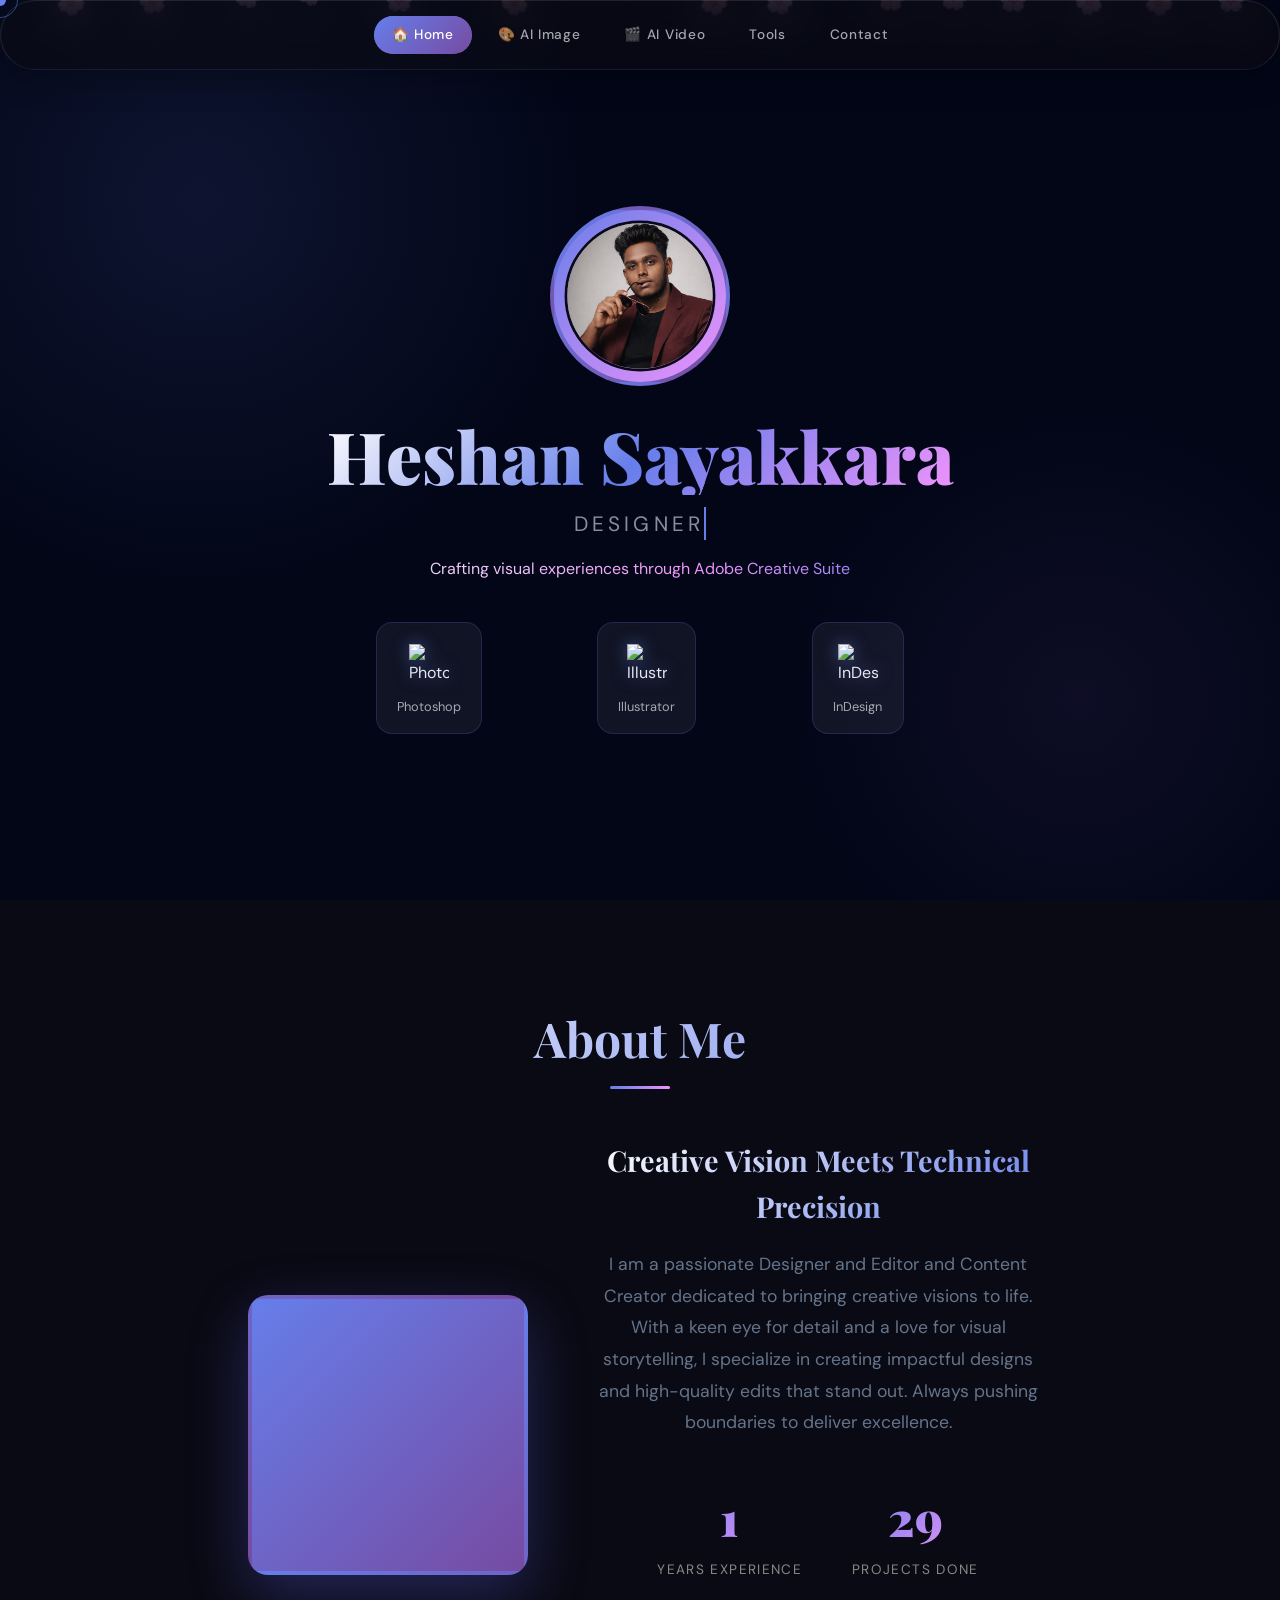
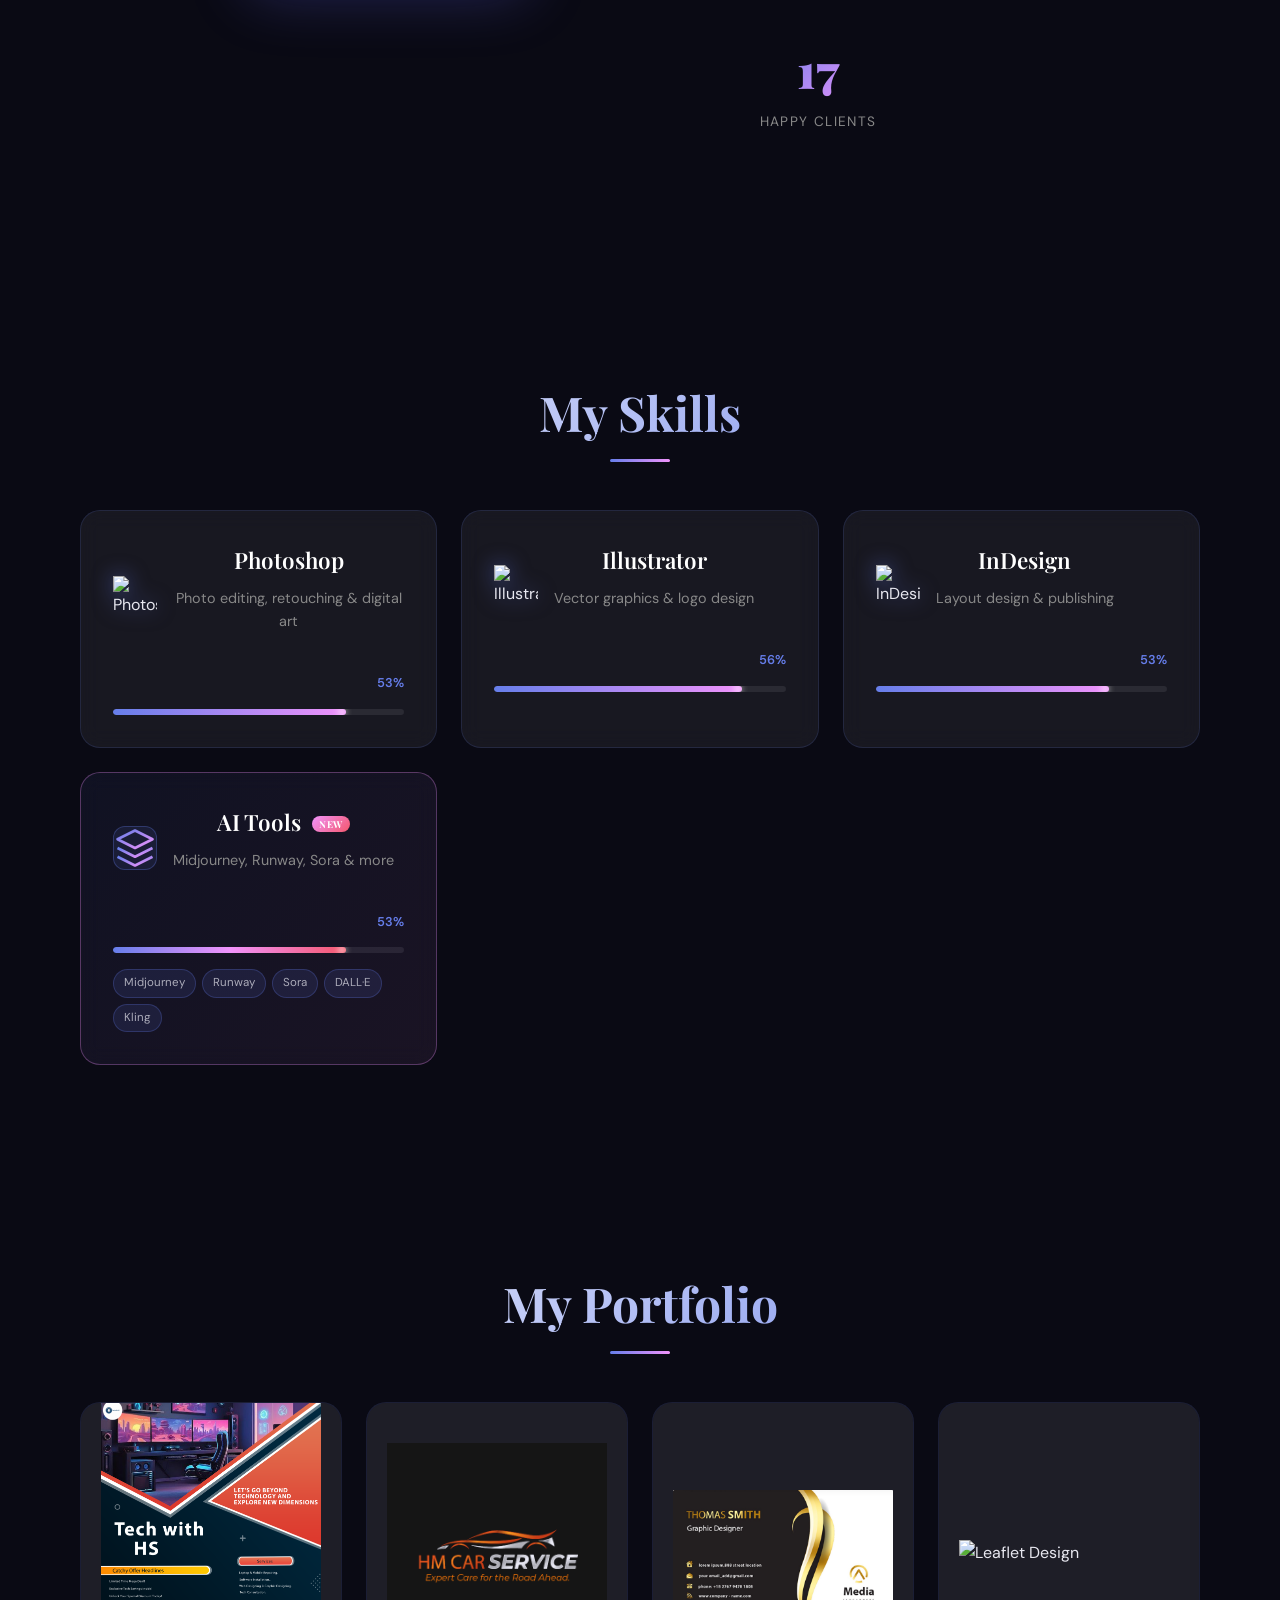
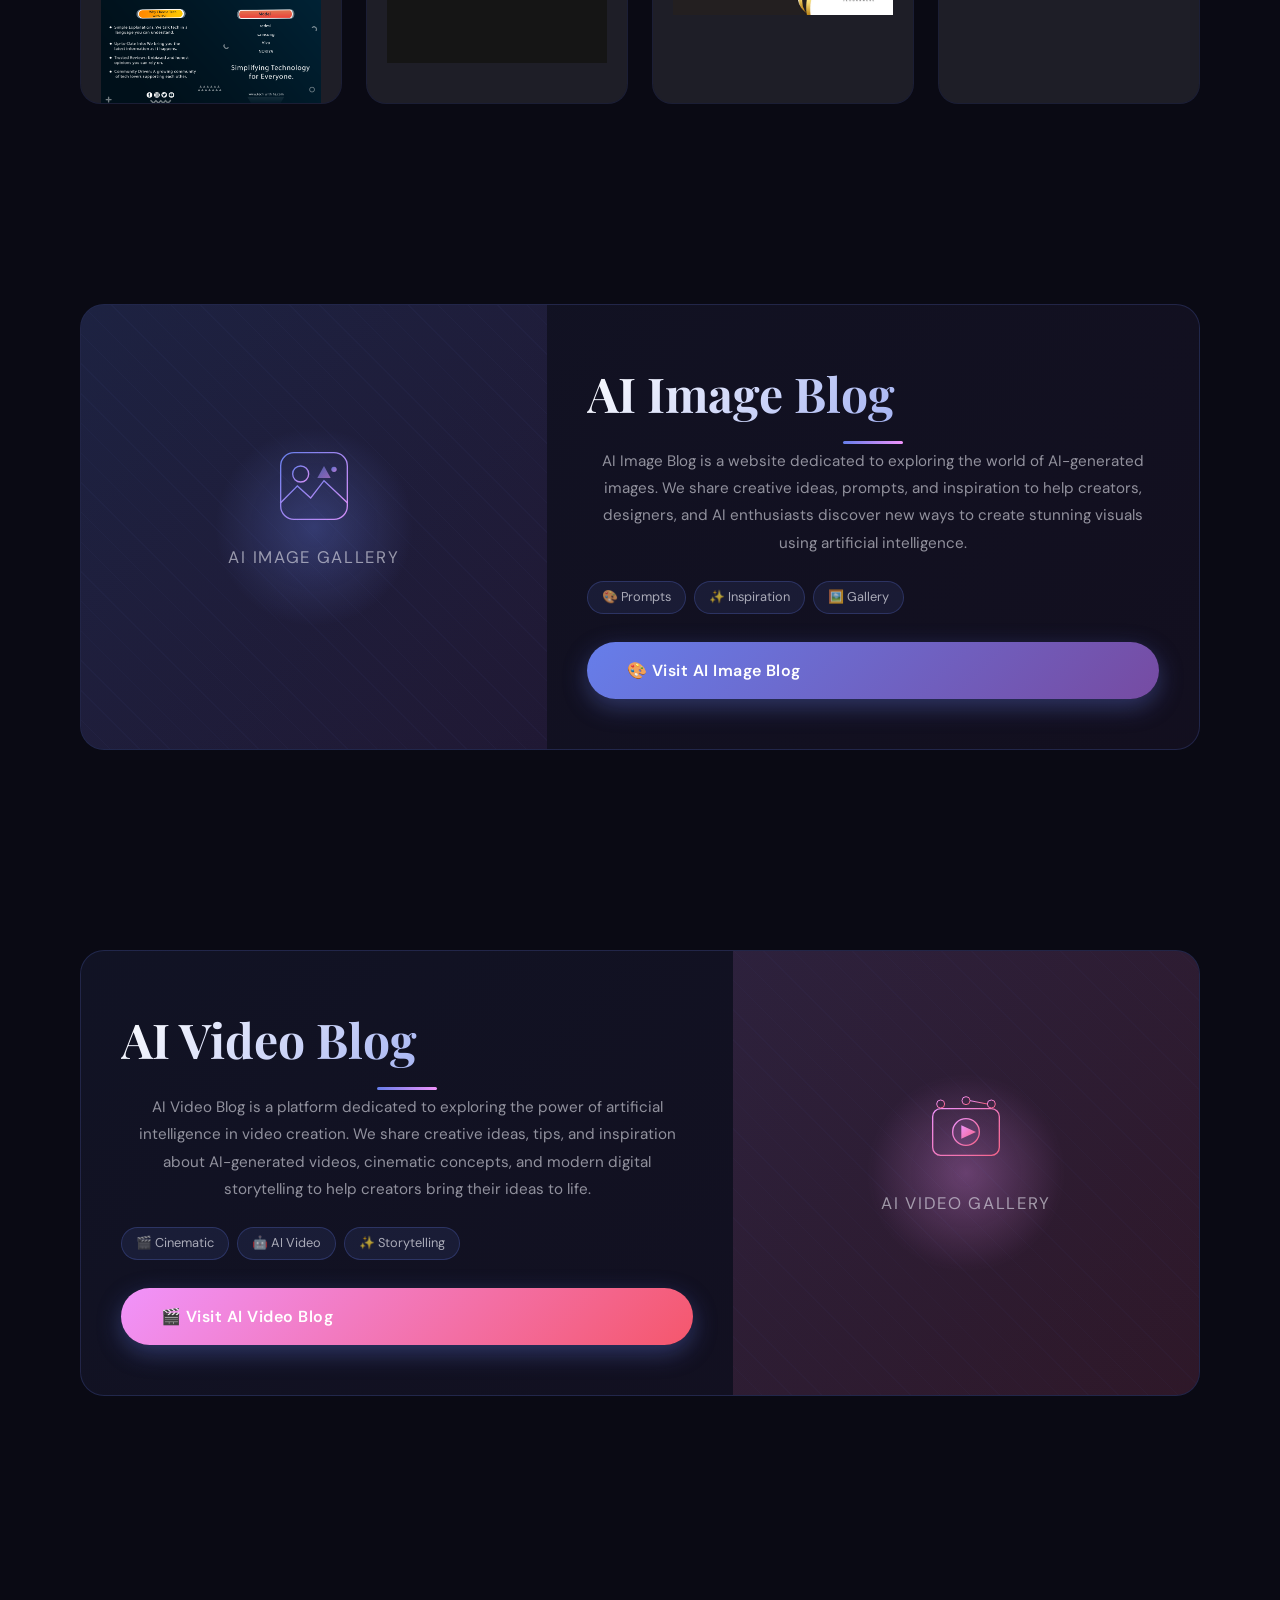
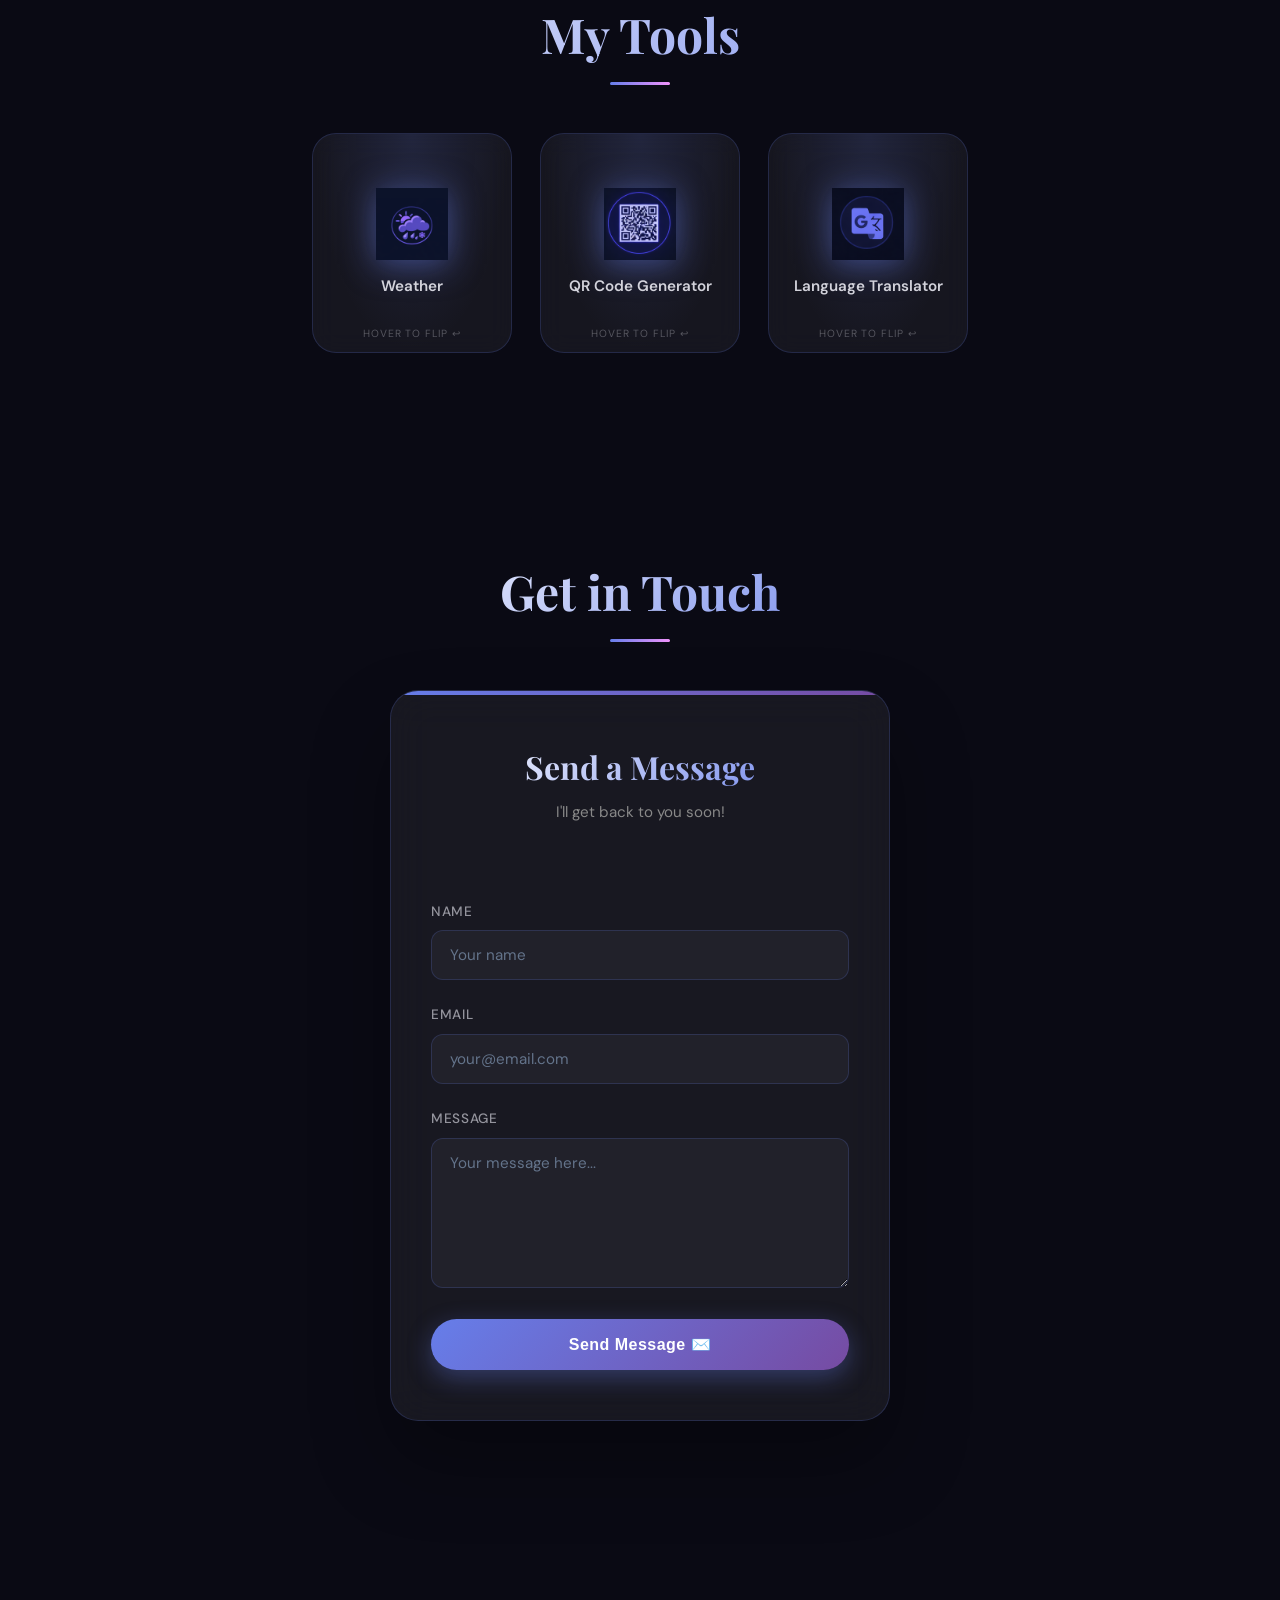
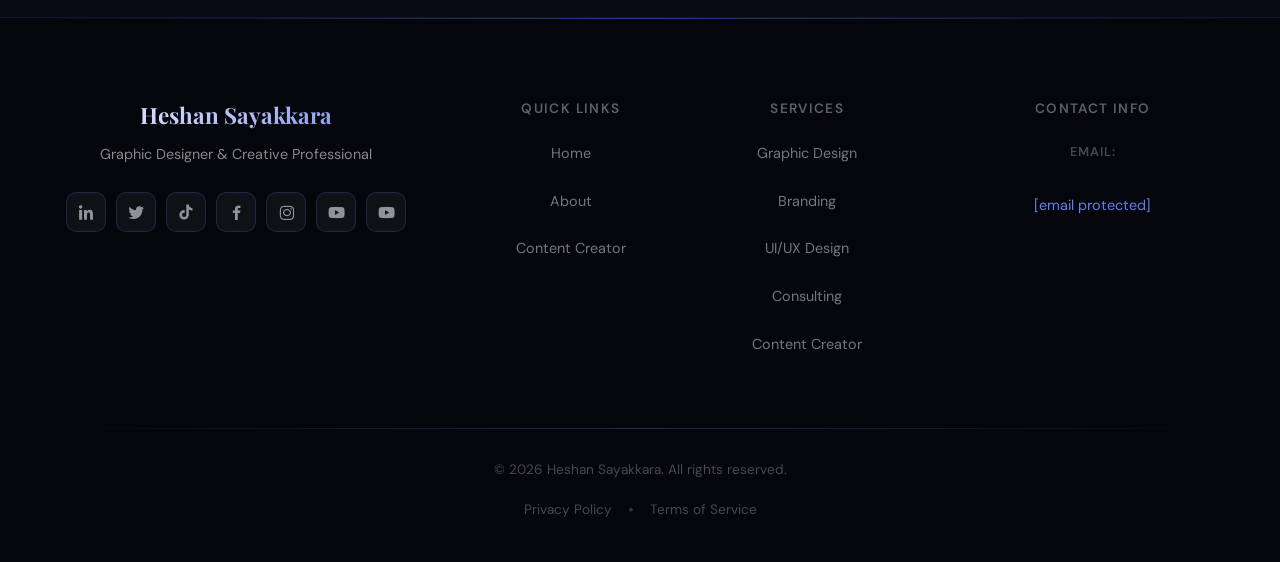
==== commit 1494d2cb: "deleted:    1255ggggg.jpg 	new file:   Untitled-1.png 	deleted:    download (1).png 	modified:   ind" ====
--- a/index.html
+++ b/index.html
@@ -33,6 +33,8 @@
     *, *::before, *::after { box-sizing: border-box; margin: 0; padding: 0; }
 
     html { scroll-behavior: smooth; }
+
+    
 
     body {
       background: var(--dark);
@@ -289,9 +291,10 @@
     .hero-image img {
       width: 100%; height: 100%;
       object-fit: cover;
-      object-position: center top;
+      object-position: center center;
       border-radius: 50%;
       border: 3px solid var(--dark);
+      transform: scale(0.92);
     }
 
     /* Hero Text */
@@ -1335,7 +1338,7 @@
   <section id="home" class="hero">
     <div class="hero-content">
       <div class="hero-image">
-        <img src="h 123.jpeg" alt="Heshan Sayakkara">
+        <img src="Untitled-1.png" alt="Heshan Sayakkara">
       </div>
       <h1>Heshan Sayakkara</h1>
       <h2><span class="typewriter" id="typewriter"></span></h2>
@@ -1719,36 +1722,45 @@
         <div class="footer-section">
           <h3>Heshan Sayakkara</h3>
           <p>Graphic Designer & Creative Professional</p>
-          <div class="social-links">
-            <!-- LinkedIn -->
-            <a href="https://www.linkedin.com/in/heshan-sayakkara-90b4313a3?utm_source=share&utm_campaign=share_via&utm_content=profile&utm_medium=android_app" class="social-icon" title="LinkedIn" target="_blank" rel="noopener">
-              <svg viewBox="0 0 24 24" fill="currentColor"><path d="M20.447 20.452h-3.554v-5.569c0-1.328-.027-3.037-1.852-3.037-1.853 0-2.136 1.445-2.136 2.939v5.667H9.351V9h3.414v1.561h.046c.477-.9 1.637-1.85 3.37-1.85 3.601 0 4.267 2.37 4.267 5.455v6.286zM5.337 7.433c-1.144 0-2.063-.926-2.063-2.065 0-1.138.92-2.063 2.063-2.063 1.14 0 2.064.925 2.064 2.063 0 1.139-.925 2.065-2.064 2.065zm1.782 13.019H3.555V9h3.564v11.452zM22.225 0H1.771C.792 0 0 .774 0 1.729v20.542C0 23.227.792 24 1.771 24h20.451C23.2 24 24 23.227 24 22.271V1.729C24 .774 23.2 0 22.225 0z"/></svg>
-            </a>
-            <!-- Facebook -->
-            <a href="https://web.facebook.com/heshan.sahayak.kara" class="social-icon" title="Facebook" target="_blank" rel="noopener">
-              <svg viewBox="0 0 24 24" fill="currentColor"><path d="M24 12.073c0-6.627-5.373-12-12-12s-12 5.373-12 12c0 5.99 4.388 10.954 10.125 11.854v-8.385H7.078v-3.47h3.047V9.43c0-3.007 1.792-4.669 4.533-4.669 1.312 0 2.686.235 2.686.235v2.953H15.83c-1.491 0-1.956.925-1.956 1.874v2.25h3.328l-.532 3.47h-2.796v8.385C19.612 23.027 24 18.062 24 12.073z"/></svg>
-            </a>
-            <!-- Instagram -->
-            <a href="https://www.instagram.com/heshansayakkara?igsh=MWRuNWh6cXptZHQ5bQ==" class="social-icon" title="Instagram" target="_blank" rel="noopener">
-              <svg viewBox="0 0 24 24" fill="currentColor"><rect x="2" y="2" width="20" height="20" rx="5" ry="5" fill="none" stroke="currentColor" stroke-width="2"/><path d="M16 11.37A4 4 0 1112.63 8 4 4 0 0116 11.37z" fill="currentColor"/><circle cx="17.5" cy="6.5" r="1.5" fill="currentColor"/></svg>
-            </a>
-            <!-- Behance -->
-            <a href="https://www.behance.net/heshanSayakkara1" class="social-icon" title="Behance" target="_blank" rel="noopener">
-              <i class="bx bxl-behance" style="font-size:1.3rem"></i>
-            </a>
-            <!-- TikTok ✨ NEW -->
-            <a href="https://www.tiktok.com/@heshansayakkara623?_r=1&_t=ZS-94ZJUmVS3zp" class="social-icon tiktok" title="TikTok" target="_blank" rel="noopener">
-              <svg viewBox="0 0 24 24" fill="currentColor">
-                <path d="M19.59 6.69a4.83 4.83 0 01-3.77-4.25V2h-3.45v13.67a2.89 2.89 0 01-2.88 2.5 2.89 2.89 0 01-2.89-2.89 2.89 2.89 0 012.89-2.89c.28 0 .54.04.79.1V9.01a6.27 6.27 0 00-.79-.05 6.34 6.34 0 00-6.34 6.34 6.34 6.34 0 006.34 6.34 6.34 6.34 0 006.33-6.34V8.69a8.19 8.19 0 004.79 1.53V6.77a4.85 4.85 0 01-1.02-.08z"/>
-              </svg>
-            </a>
-            <!-- YouTube ✨ NEW -->
-            <a href="https://youtube.com/@heshansayakkara62?si=HdSUJGPfMwafB_xs" class="social-icon youtube" title="YouTube" target="_blank" rel="noopener">
-              <svg viewBox="0 0 24 24" fill="currentColor">
-                <path d="M23.498 6.186a3.016 3.016 0 00-2.122-2.136C19.505 3.545 12 3.545 12 3.545s-7.505 0-9.377.505A3.017 3.017 0 00.502 6.186C0 8.07 0 12 0 12s0 3.93.502 5.814a3.016 3.016 0 002.122 2.136c1.871.505 9.376.505 9.376.505s7.505 0 9.377-.505a3.015 3.015 0 002.122-2.136C24 15.93 24 12 24 12s0-3.93-.502-5.814zM9.545 15.568V8.432L15.818 12l-6.273 3.568z"/>
-              </svg>
-            </a>
-          </div>
+          
+
+<div class="social-links">
+
+  <a href="https://www.linkedin.com/" target="_blank" class="social-icon">
+    <i class='bx bxl-linkedin'></i>
+  </a>
+
+  <a href="https://x.com/HeshanSayakkara" target="_blank" class="social-icon">
+    <i class='bx bxl-twitter'></i>
+  </a>
+
+  <a href="https://tiktok.com/@heshansayakkara_official" target="_blank" class="social-icon tiktok">
+    <svg xmlns="http://www.w3.org/2000/svg" width="18" height="18" fill="currentColor" viewBox="0 0 24 24">
+      <path d="M19.589 6.686a4.793 4.793 0 0 1-3.77-4.695h-3.438v13.766a2.891 2.891 0 1 1-2.89-2.89c.298 0 .586.045.857.128V9.5a6.338 6.338 0 0 0-.857-.059A6.33 6.33 0 1 0 15.82 15.77V8.745a8.192 8.192 0 0 0 4.769 1.527V6.686z"/>
+    </svg>
+  </a>
+
+  <a href="https://facebook.com/heshansayakkaraOfficial.me" target="_blank" class="social-icon">
+    <i class='bx bxl-facebook'></i>
+  </a>
+
+  <a href="https://threads.com/@heshansayakkaraofficial.me" target="_blank" class="social-icon">
+    <i class='bx bxl-instagram'></i>
+  </a>
+
+  <a href="https://www.youtube.com/@HeshanSayakkaraAI" target="_blank" class="social-icon youtube">
+    <i class='bx bxl-youtube'></i>
+  </a>
+
+  <a href="https://www.youtube.com/@HeshanSayakkaraTech" target="_blank" class="social-icon youtube">
+    <i class='bx bxl-youtube'></i>
+  </a>
+
+</div>
+
+
+
+
         </div>
 
         <div class="footer-section">
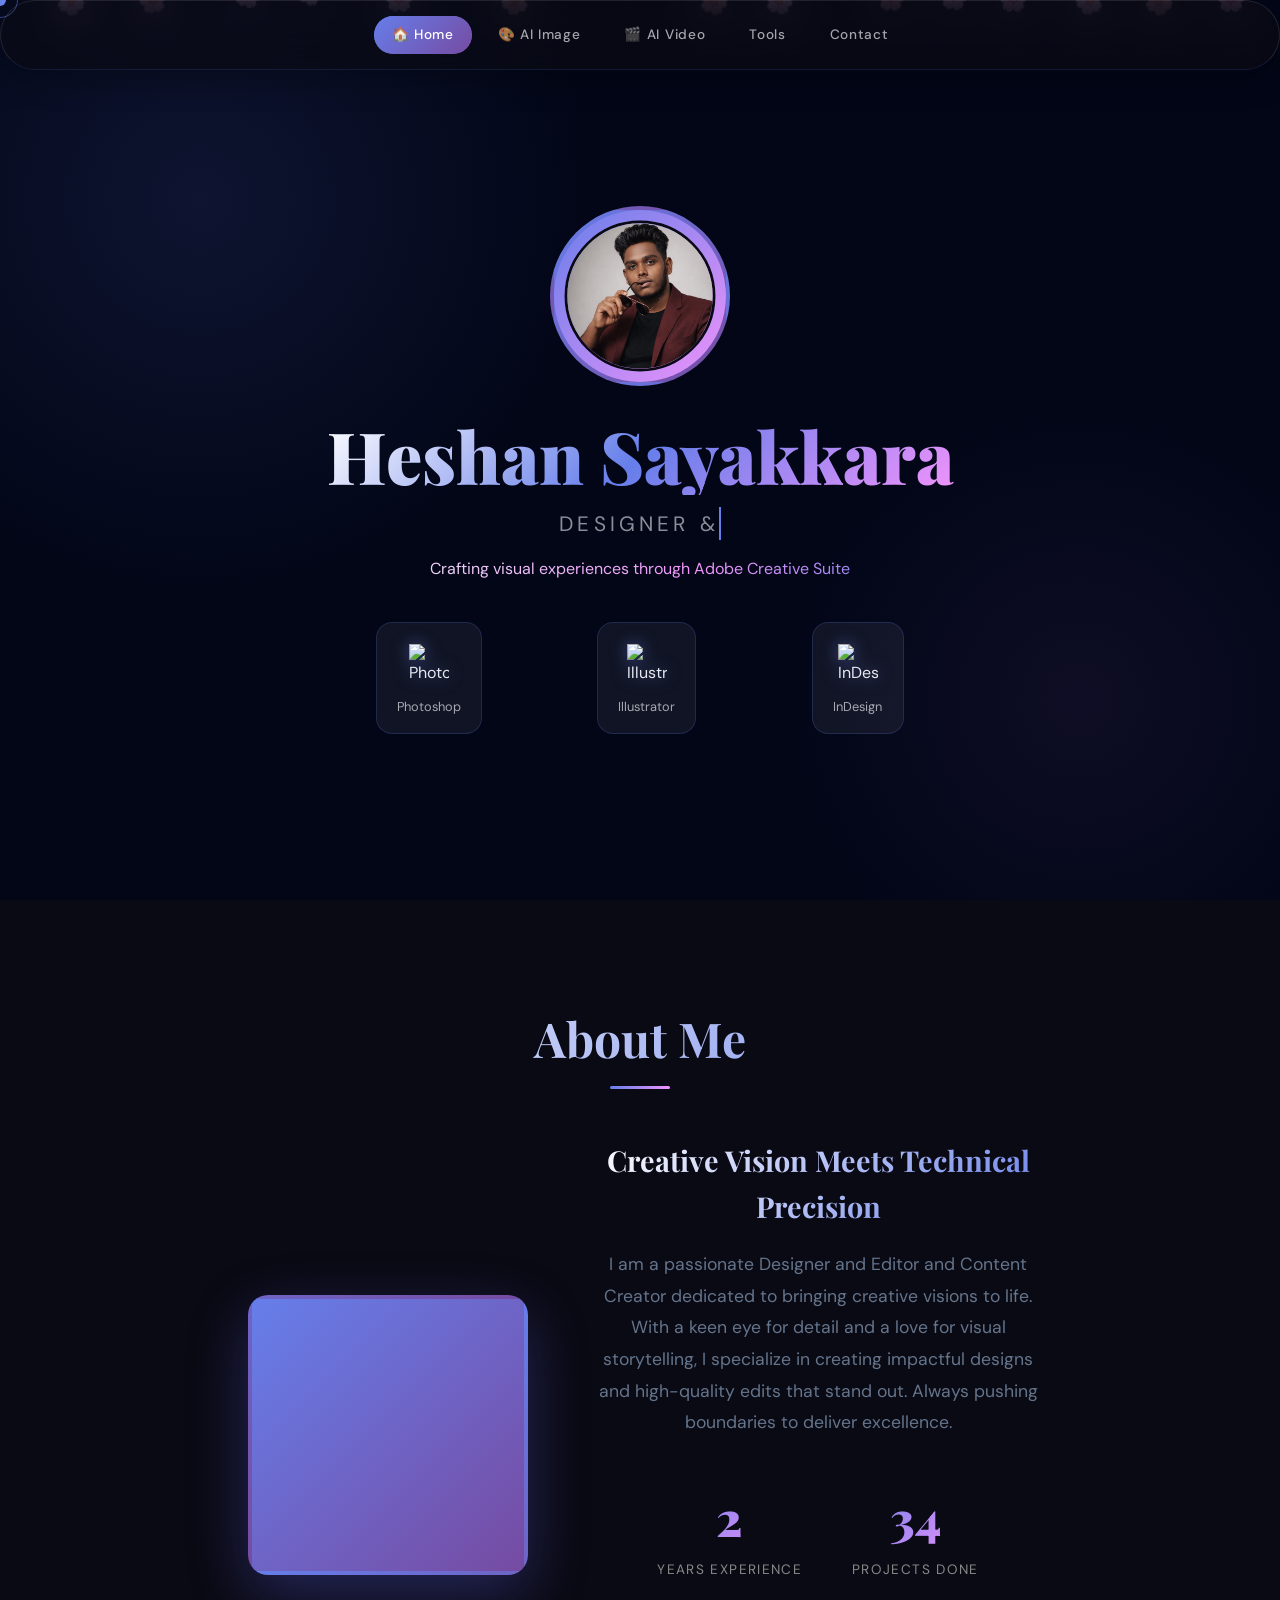
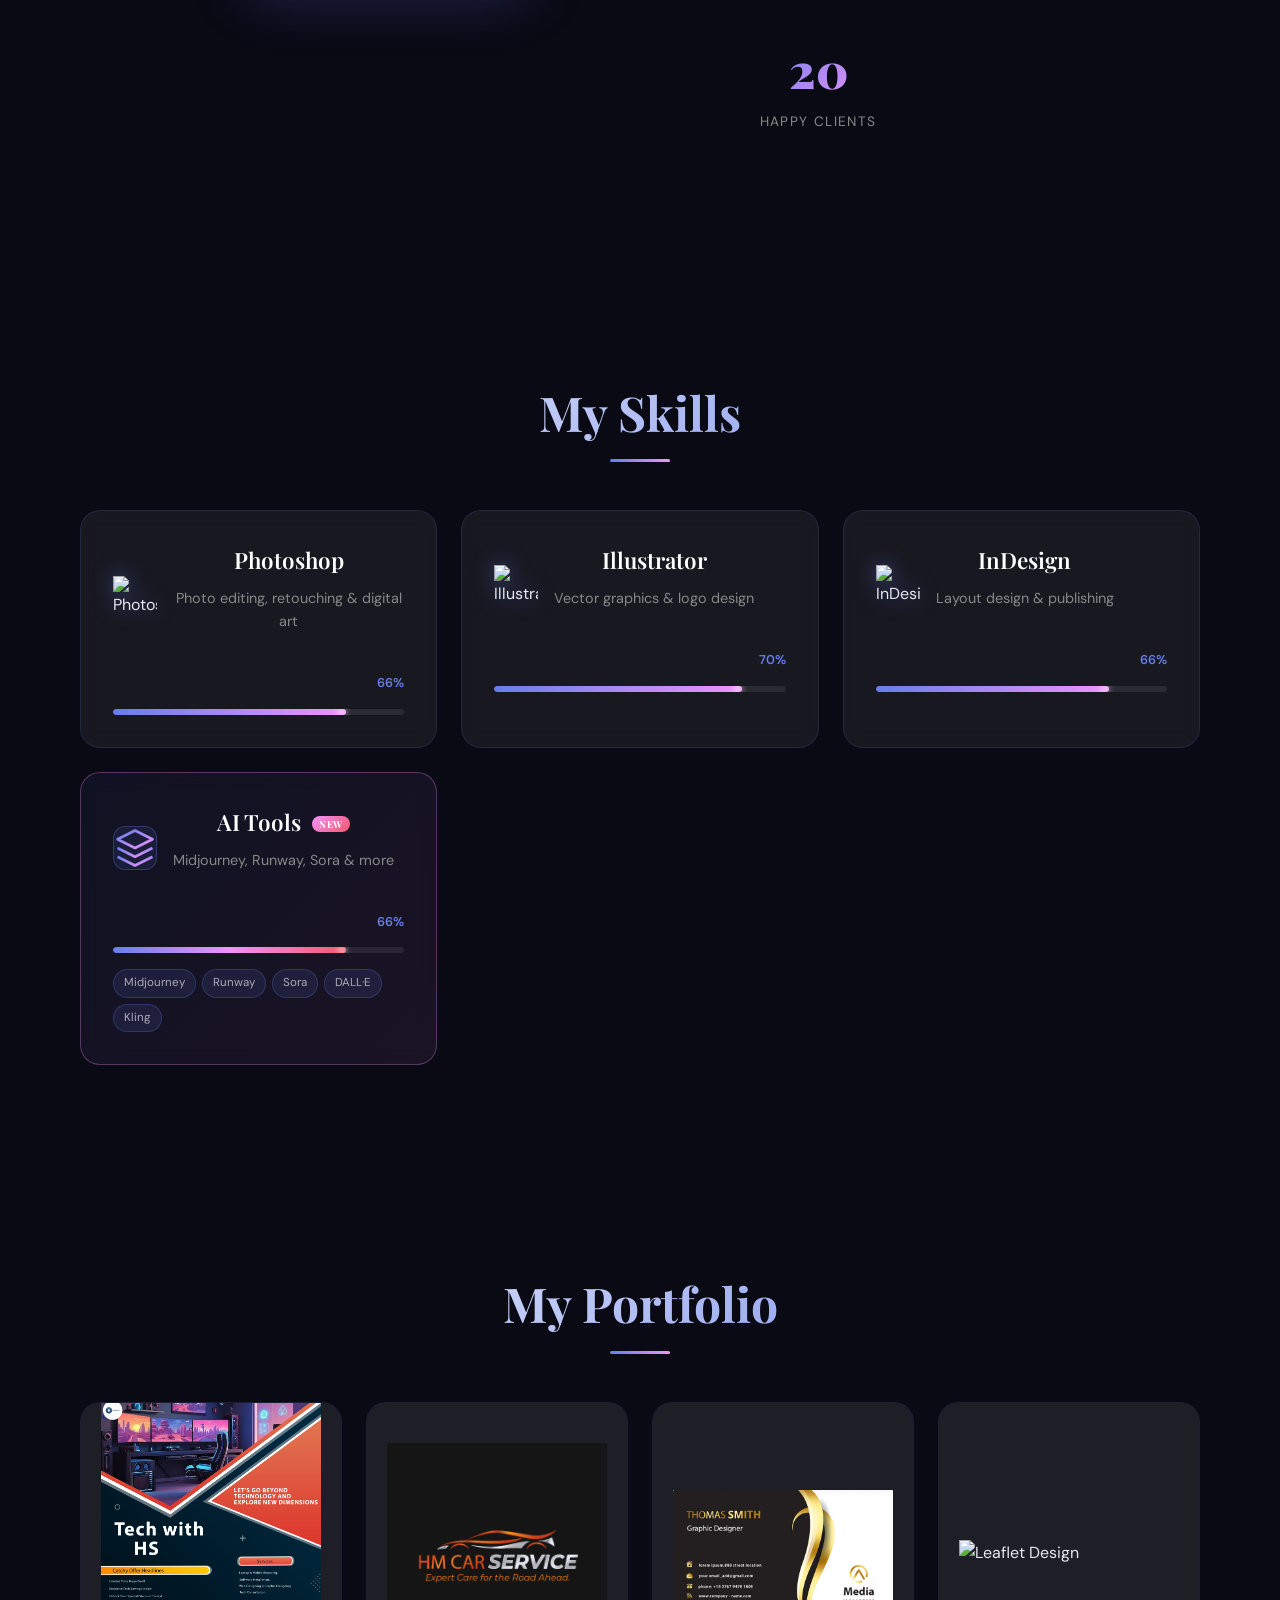
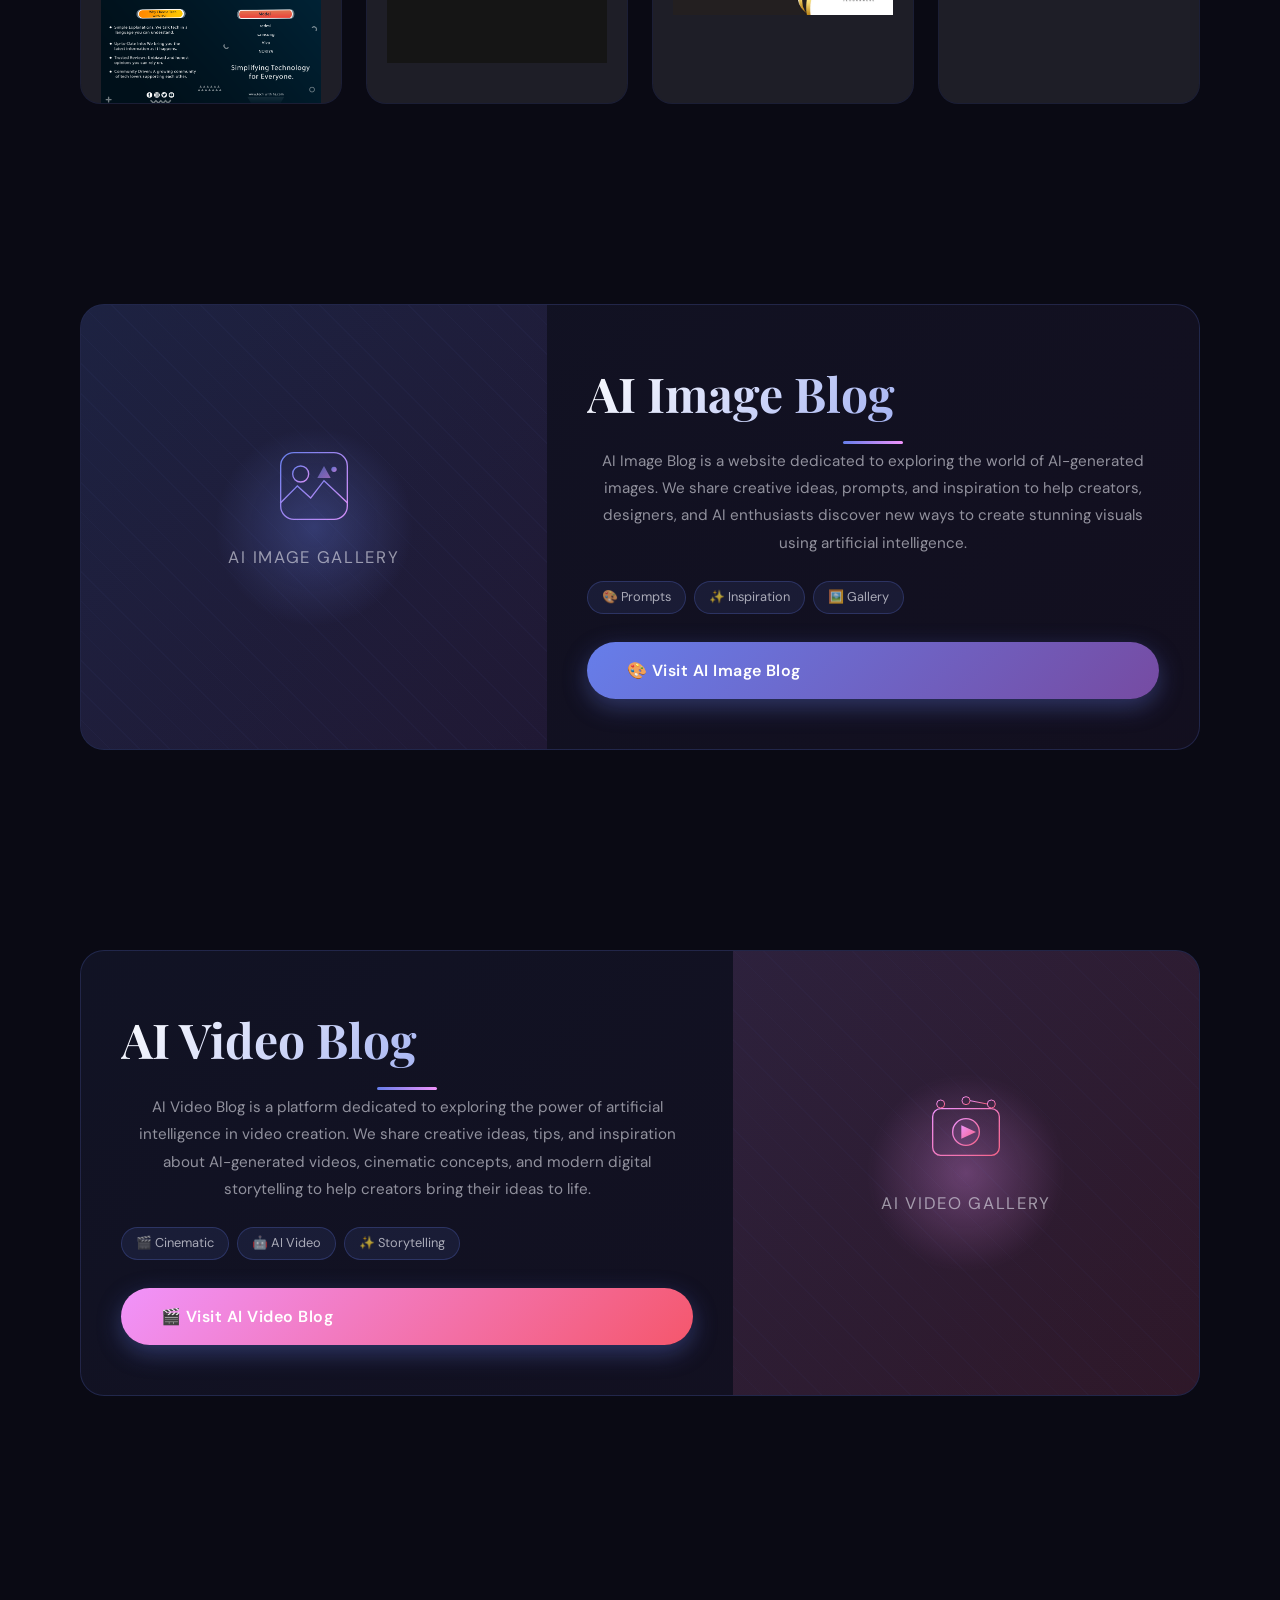
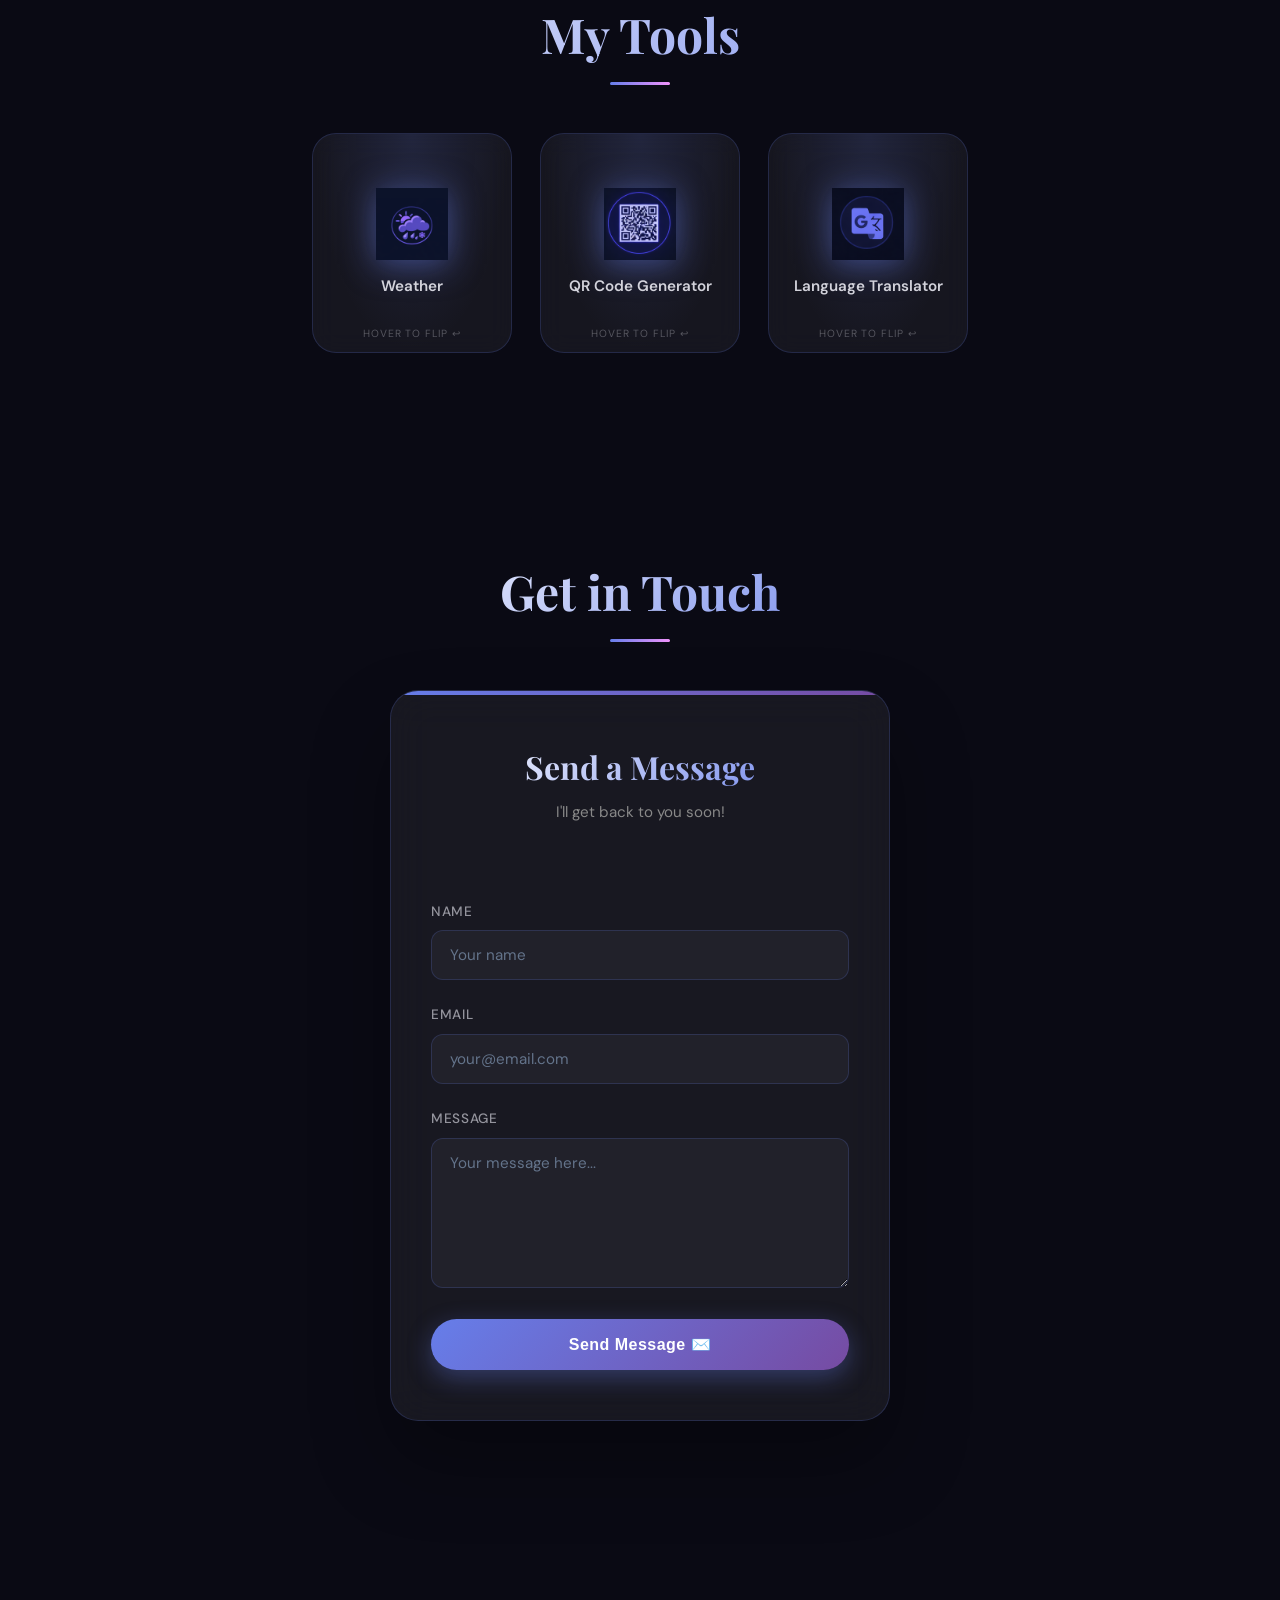
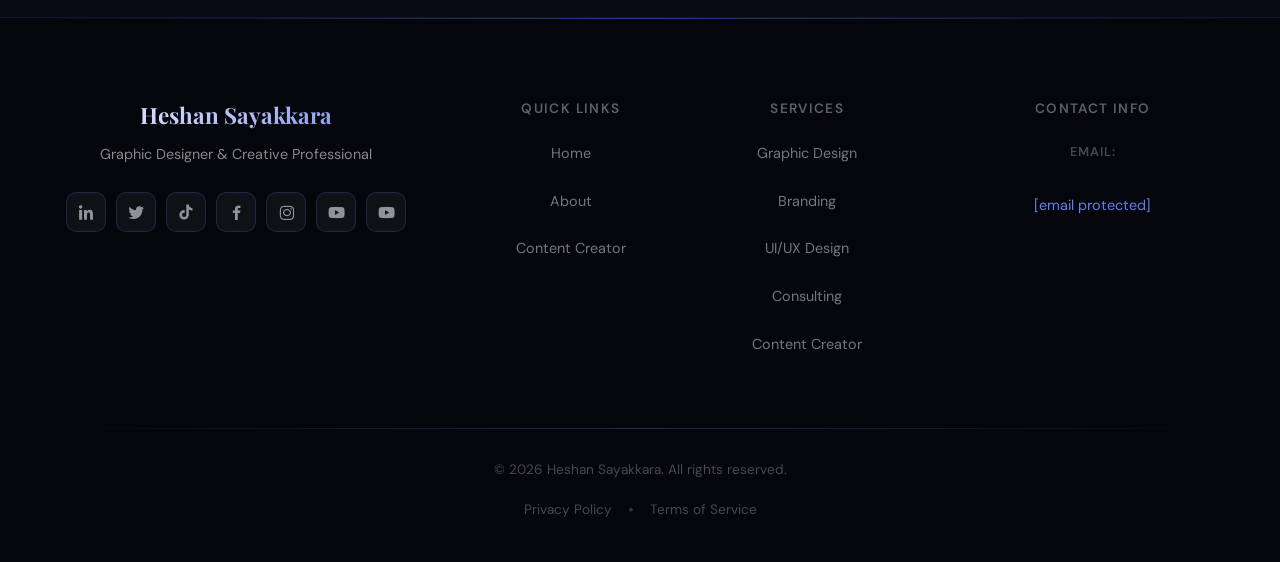
==== commit 3e268095: "modified:   index.html" ====
--- a/index.html
+++ b/index.html
@@ -2006,4 +2006,11 @@
         setTimeout(() => alertSuccess.classList.remove('show'), 5000);
       } catch(err) {
         errorText.textContent = 'Failed to send message. Please try again.';
-        ale+        alertError.classList.add('show');
+      } finally {
+        submitBtn.disabled = false;
+        btnText.textContent = 'Send Message ✉️';
+      }
+    });
+  </script>
+        
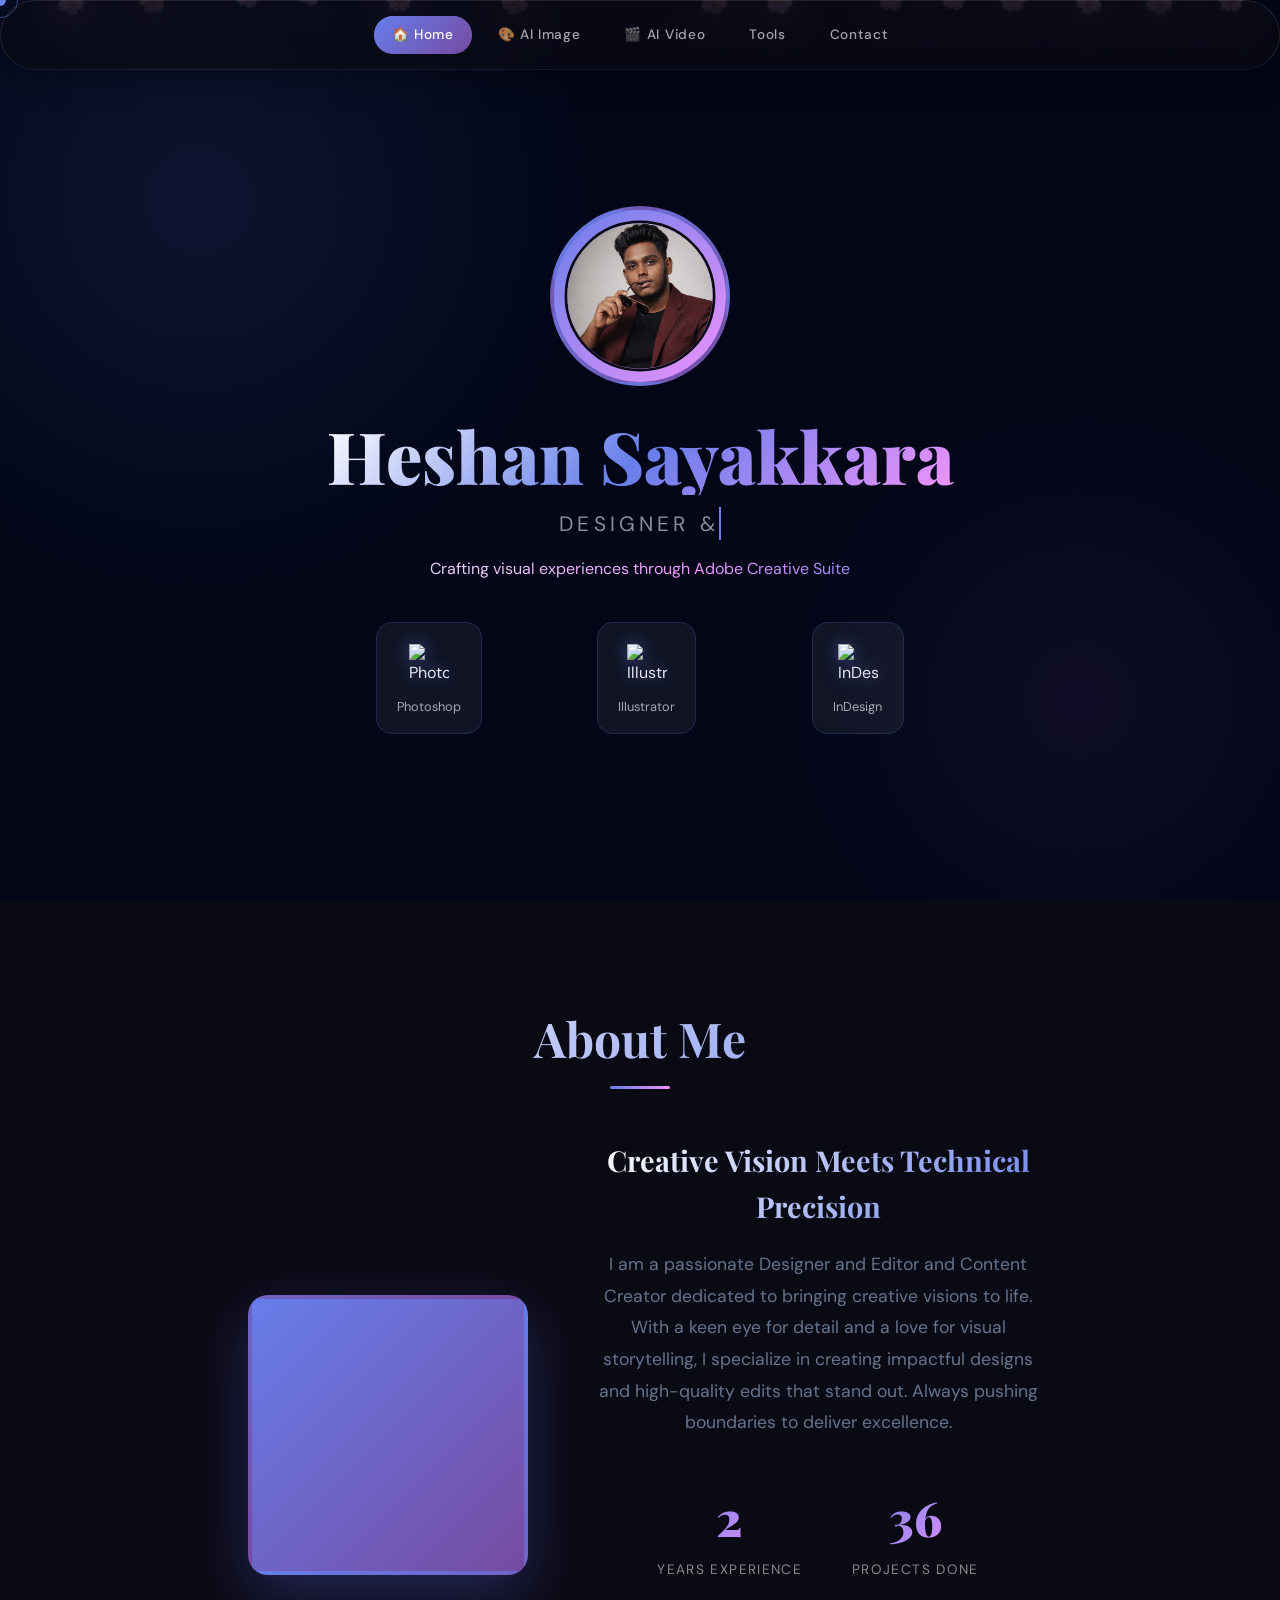
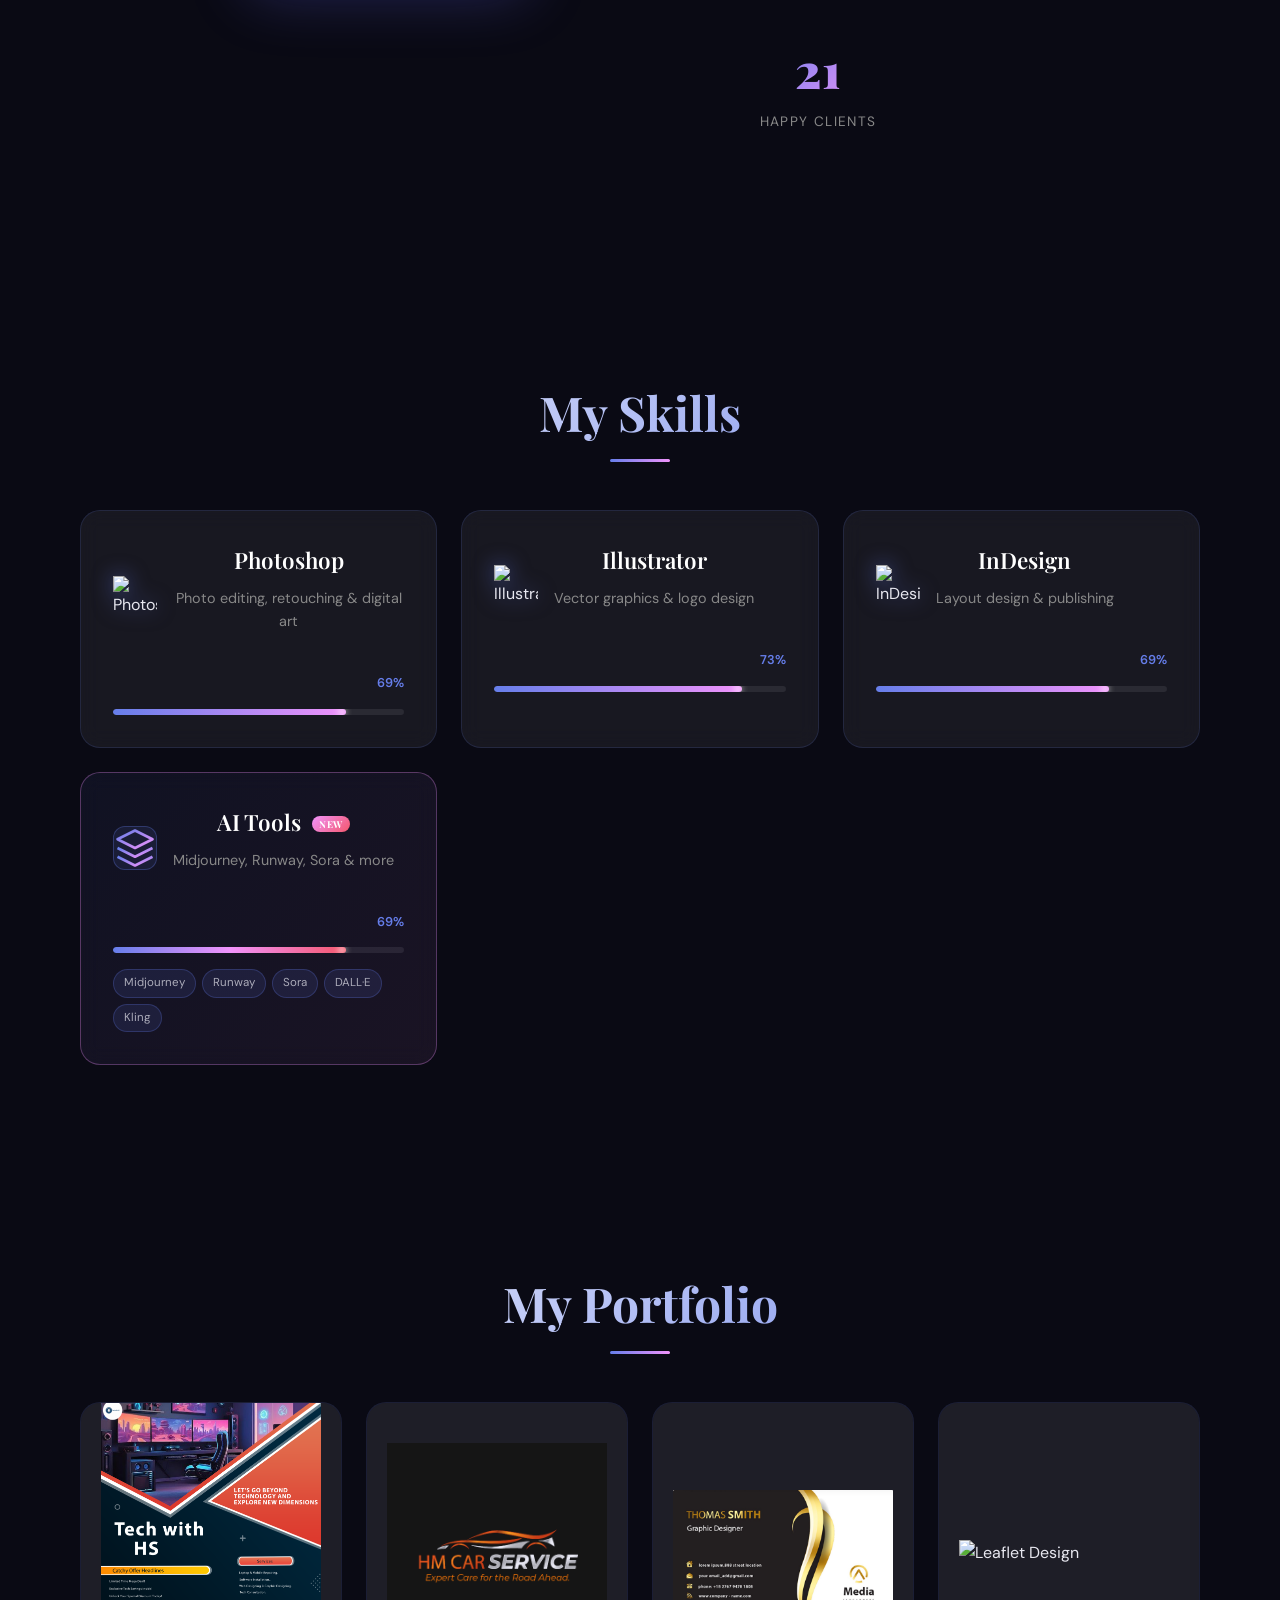
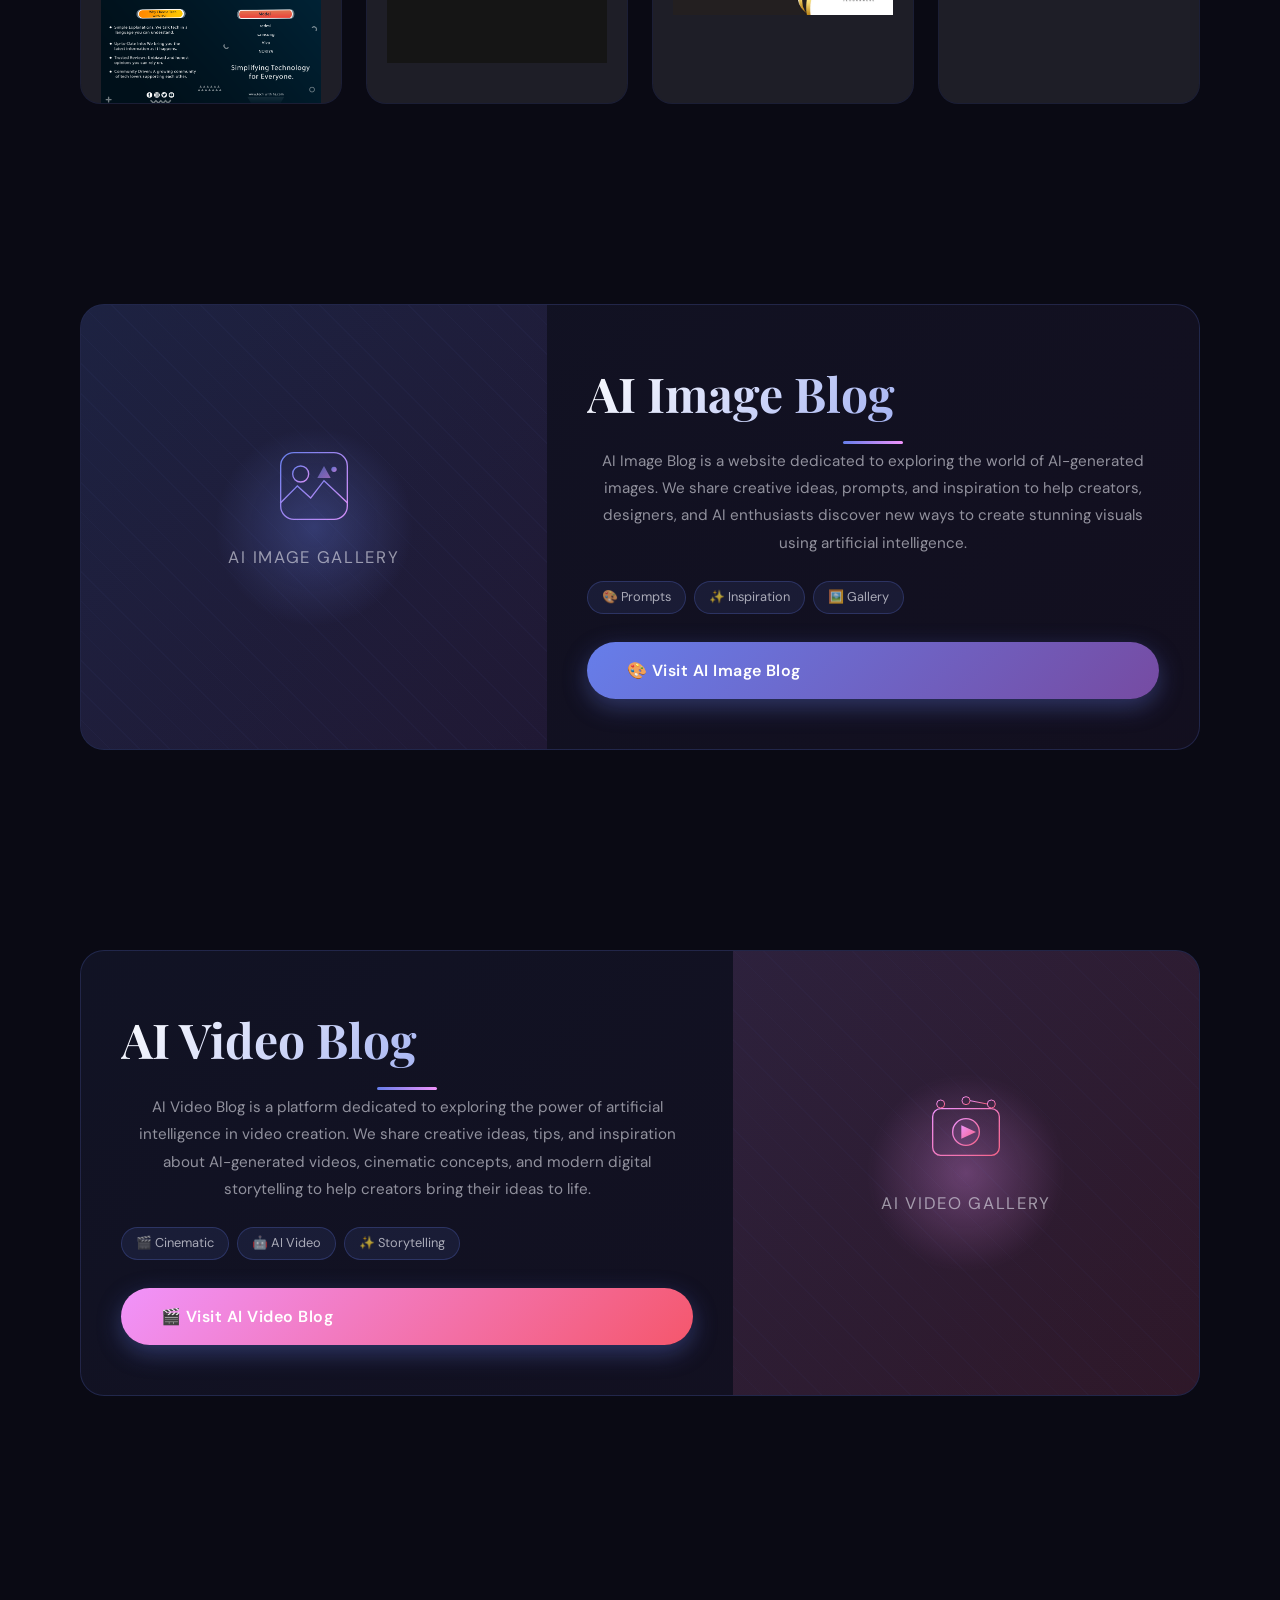
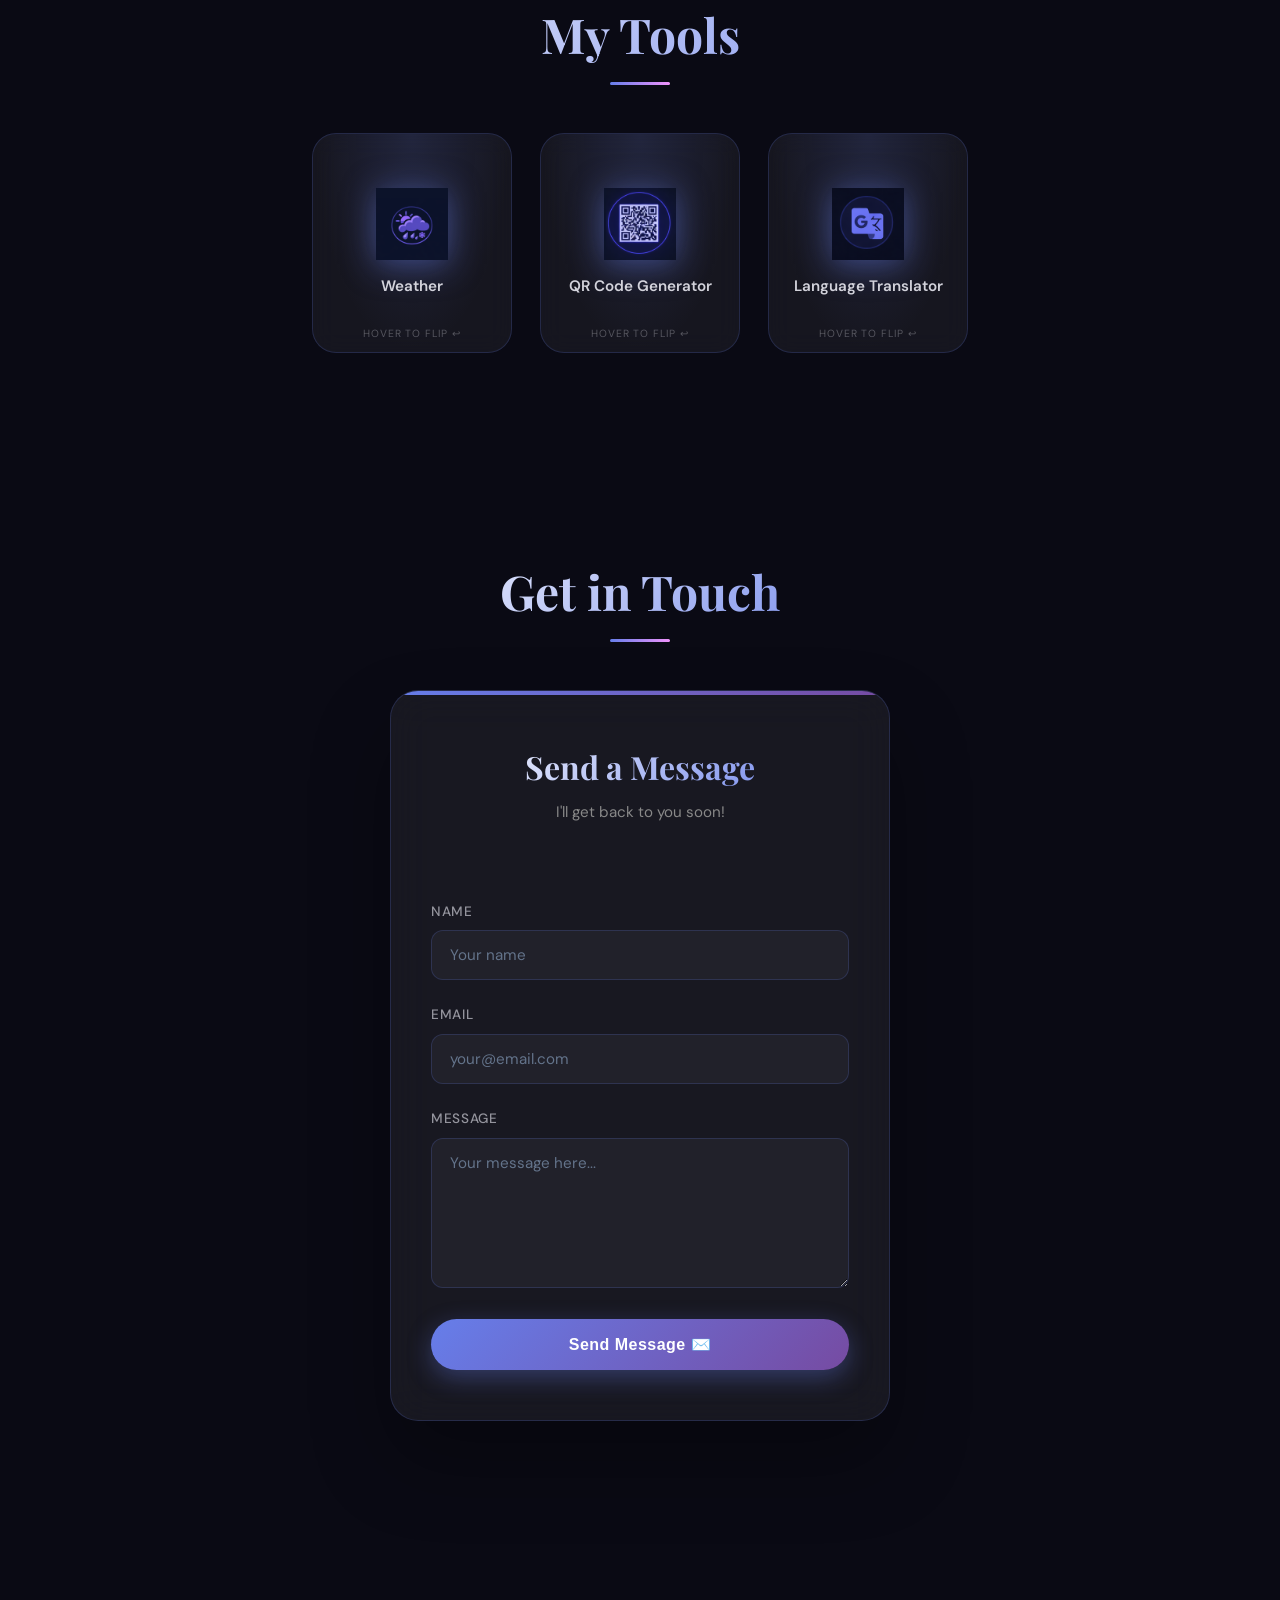
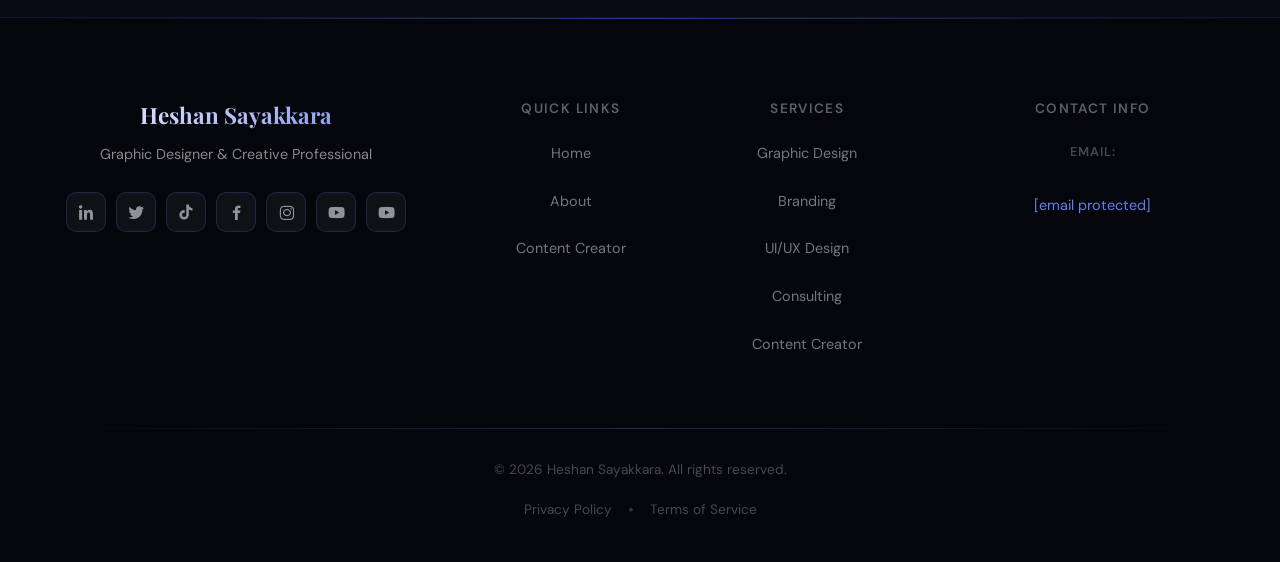
==== commit f95d03d9: "modified:   index.html" ====
--- a/index.html
+++ b/index.html
@@ -2013,4 +2013,7 @@
       }
     });
   </script>
+</body>
+</html>
+
         
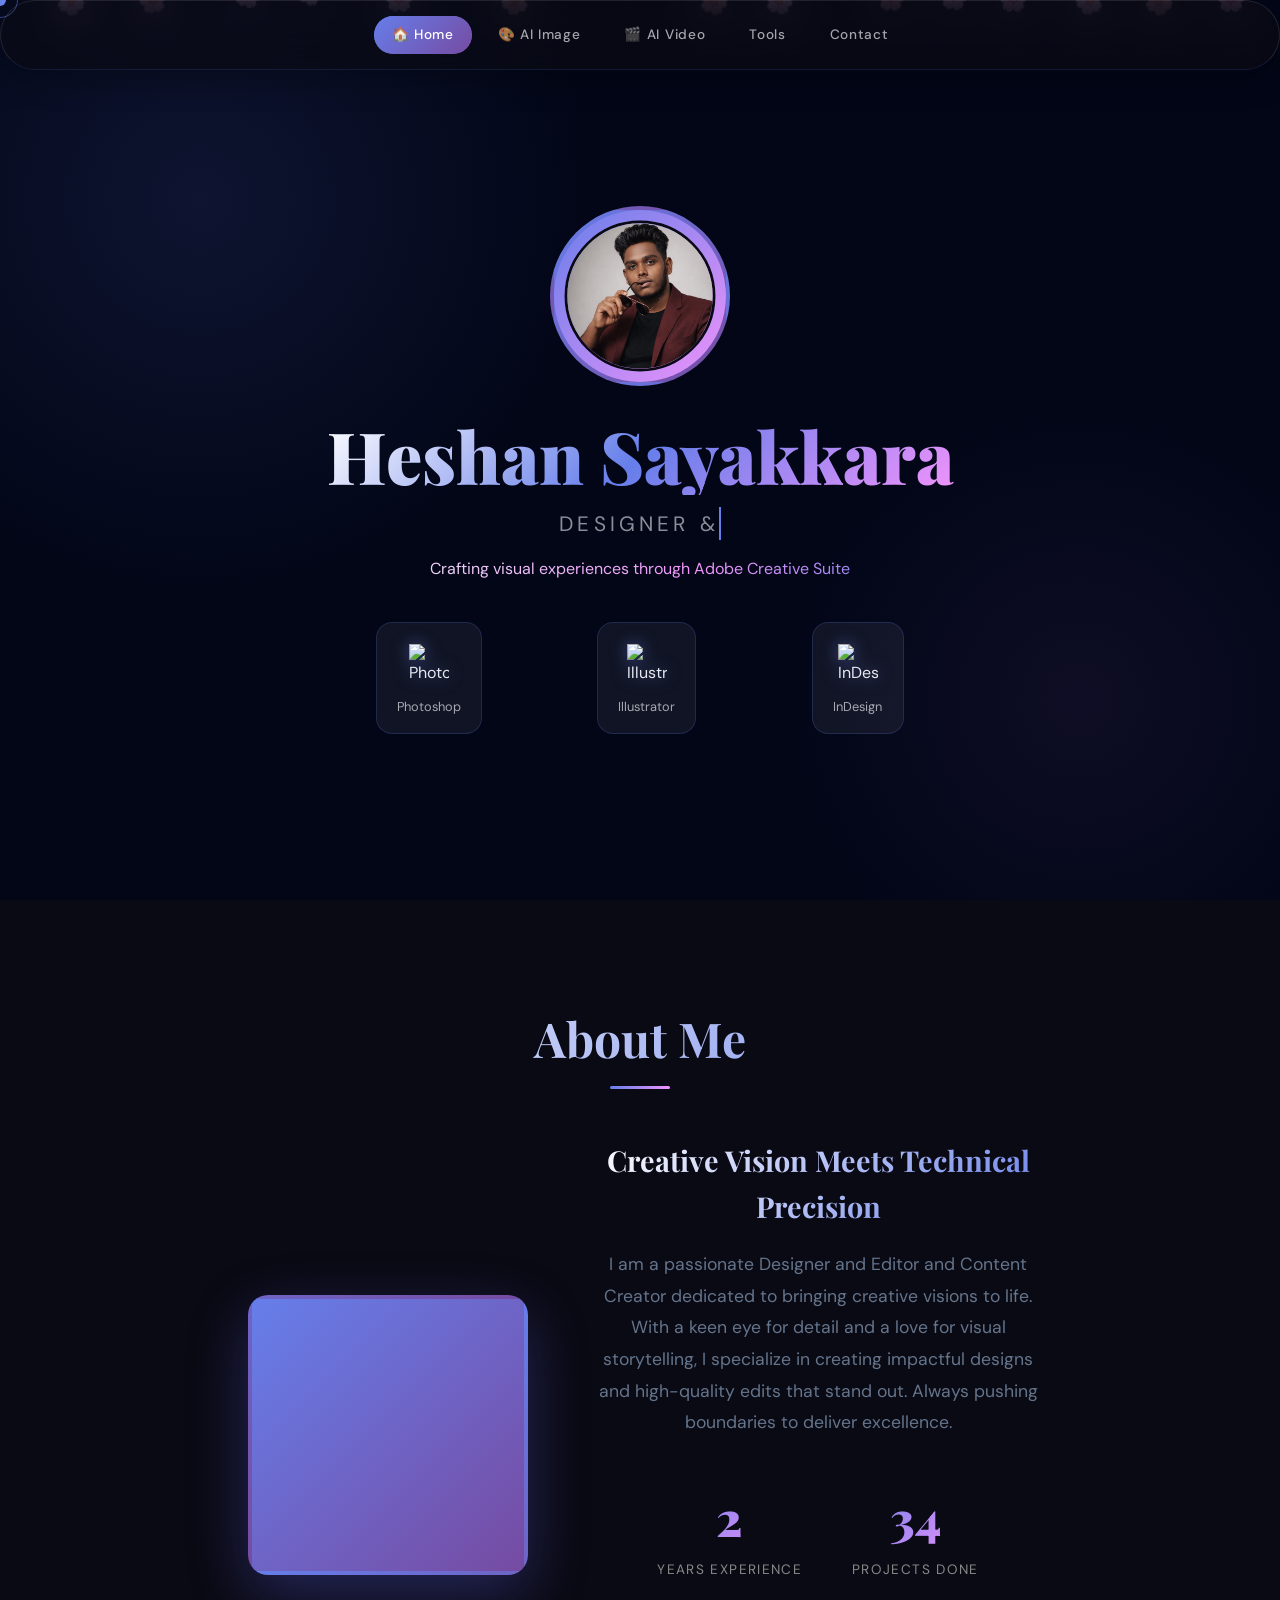
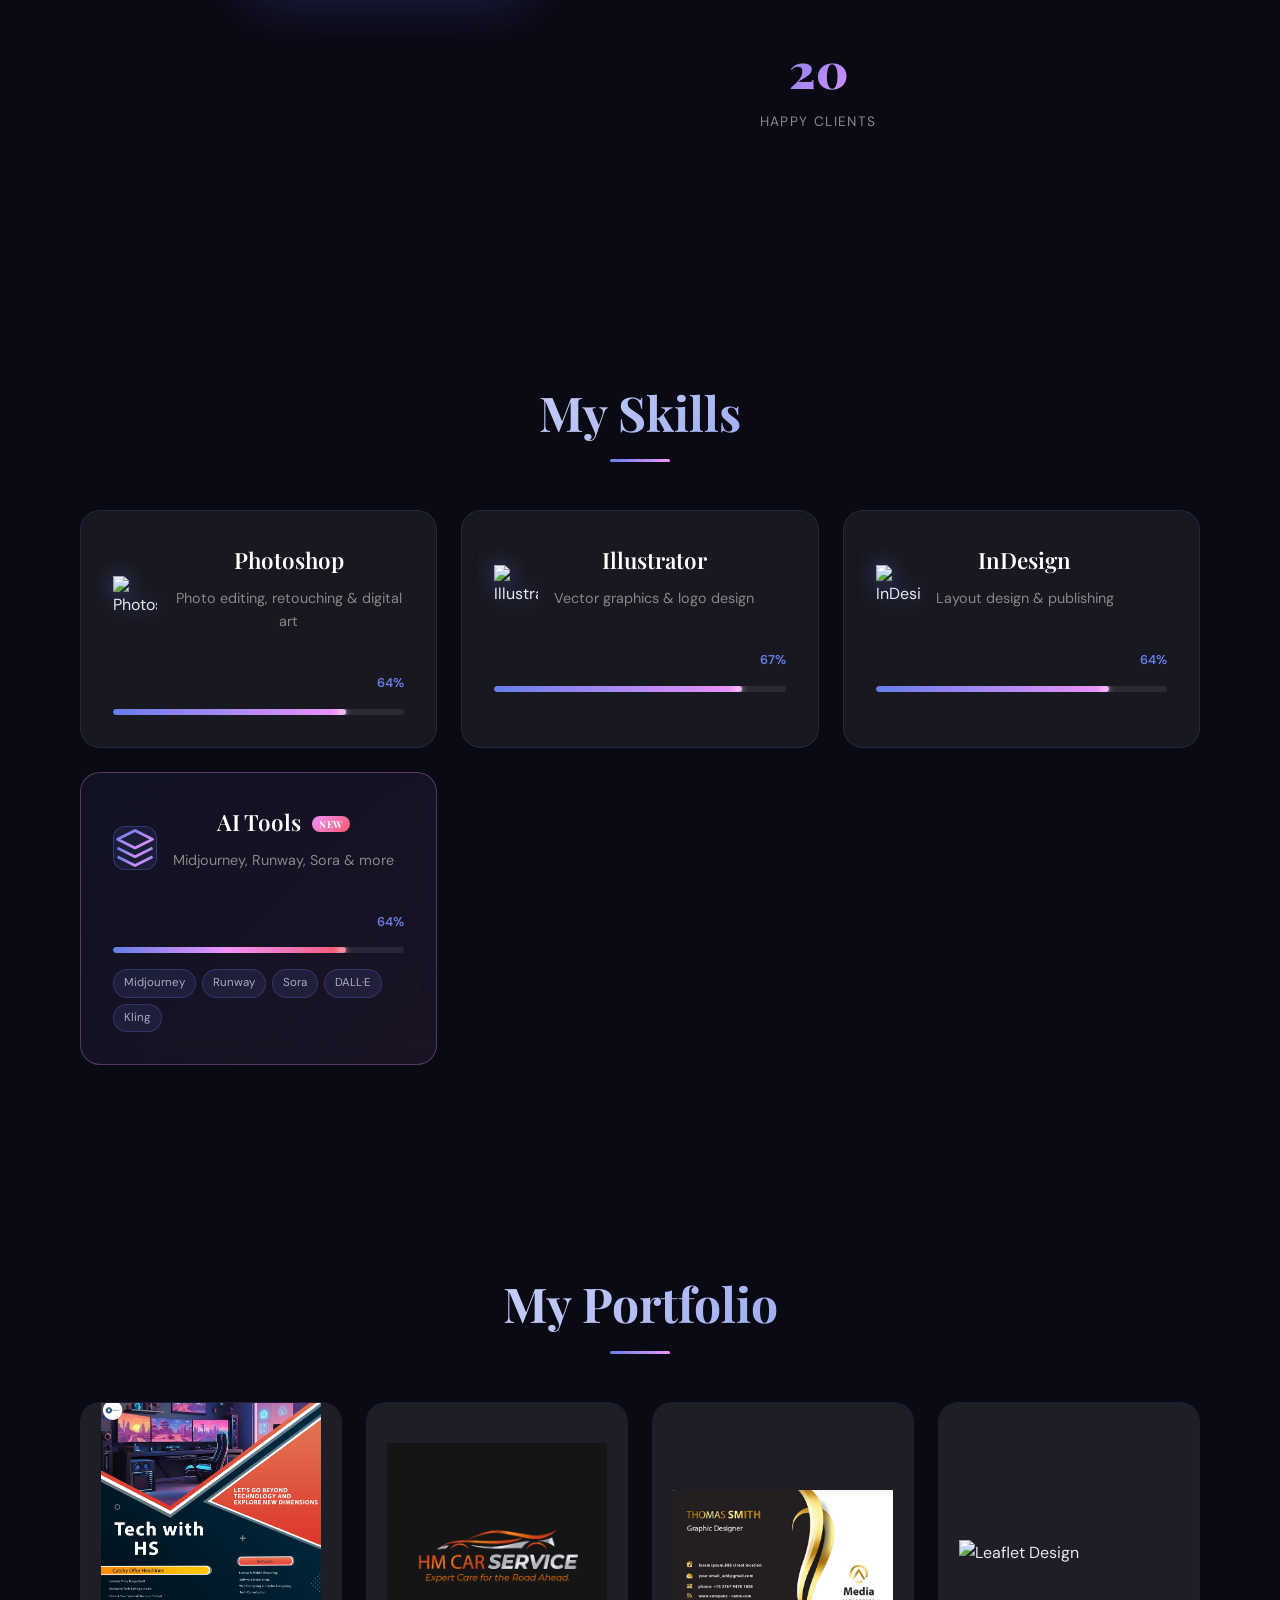
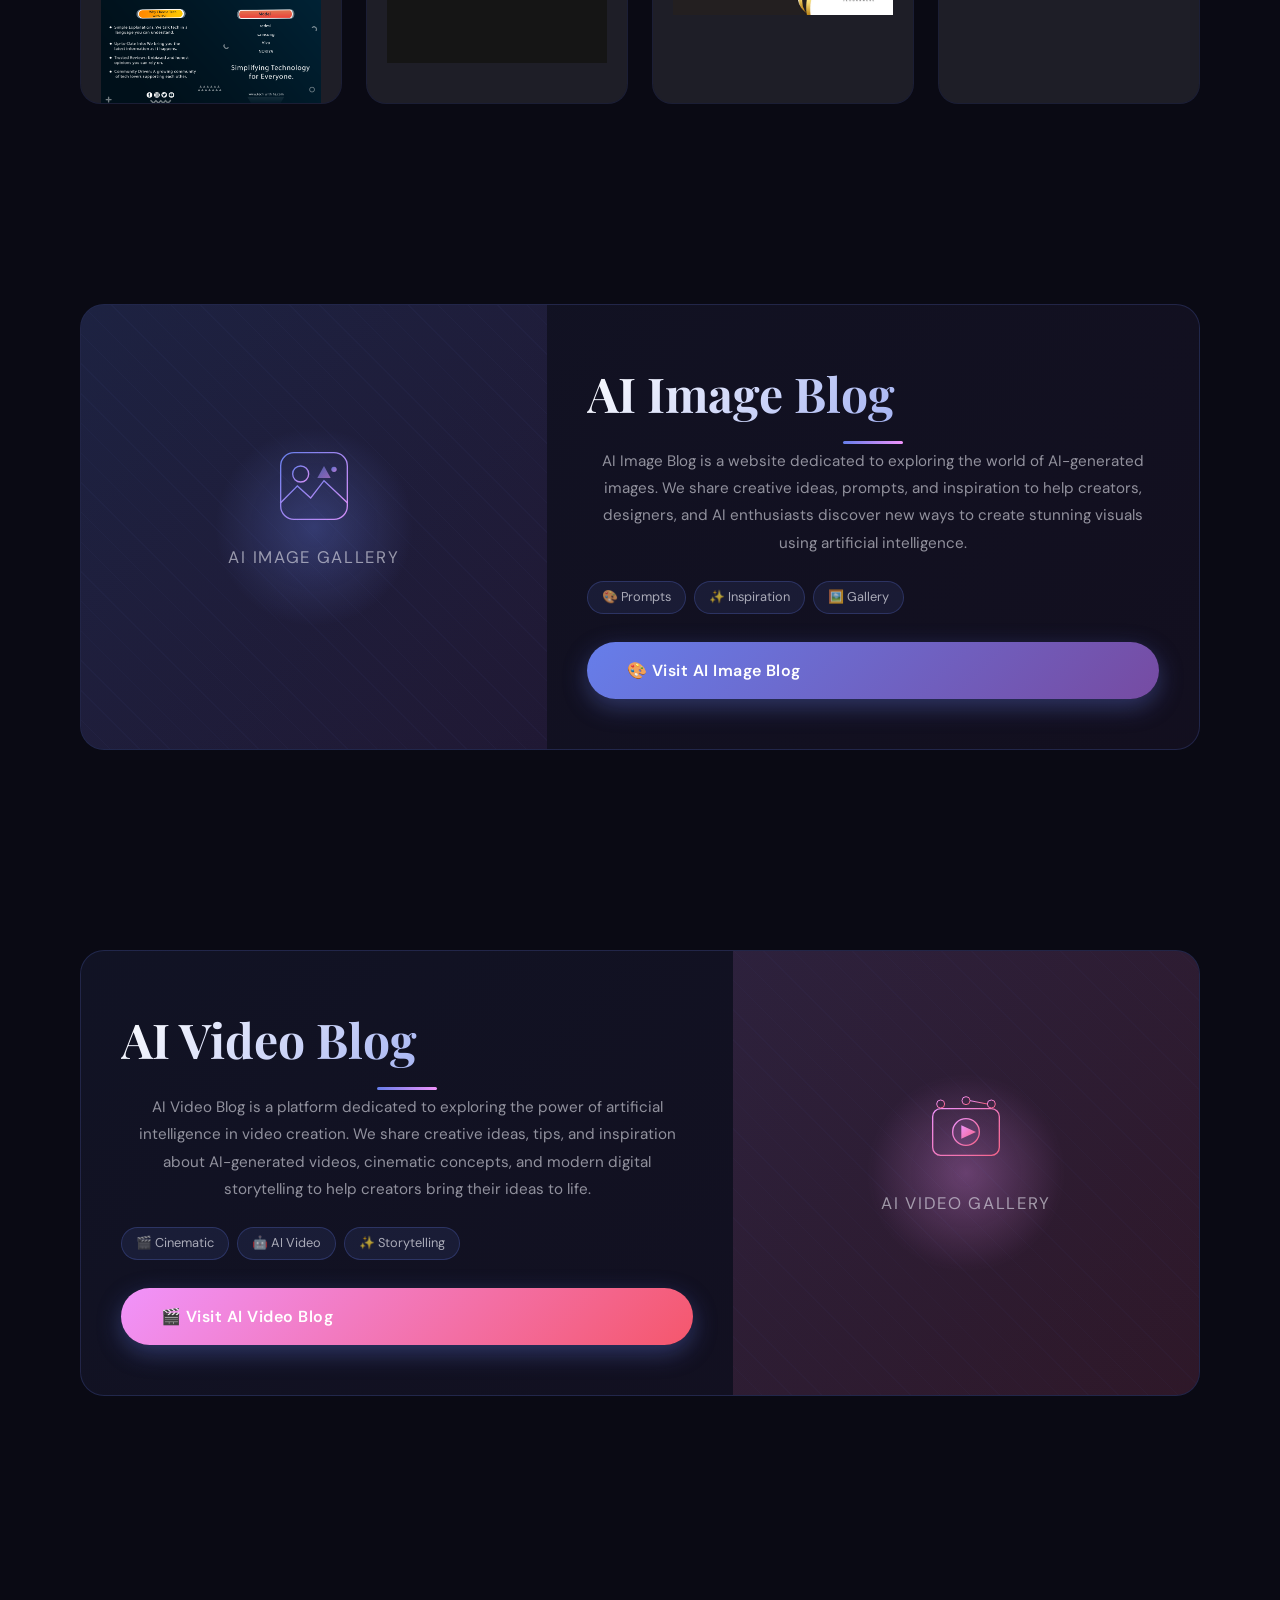
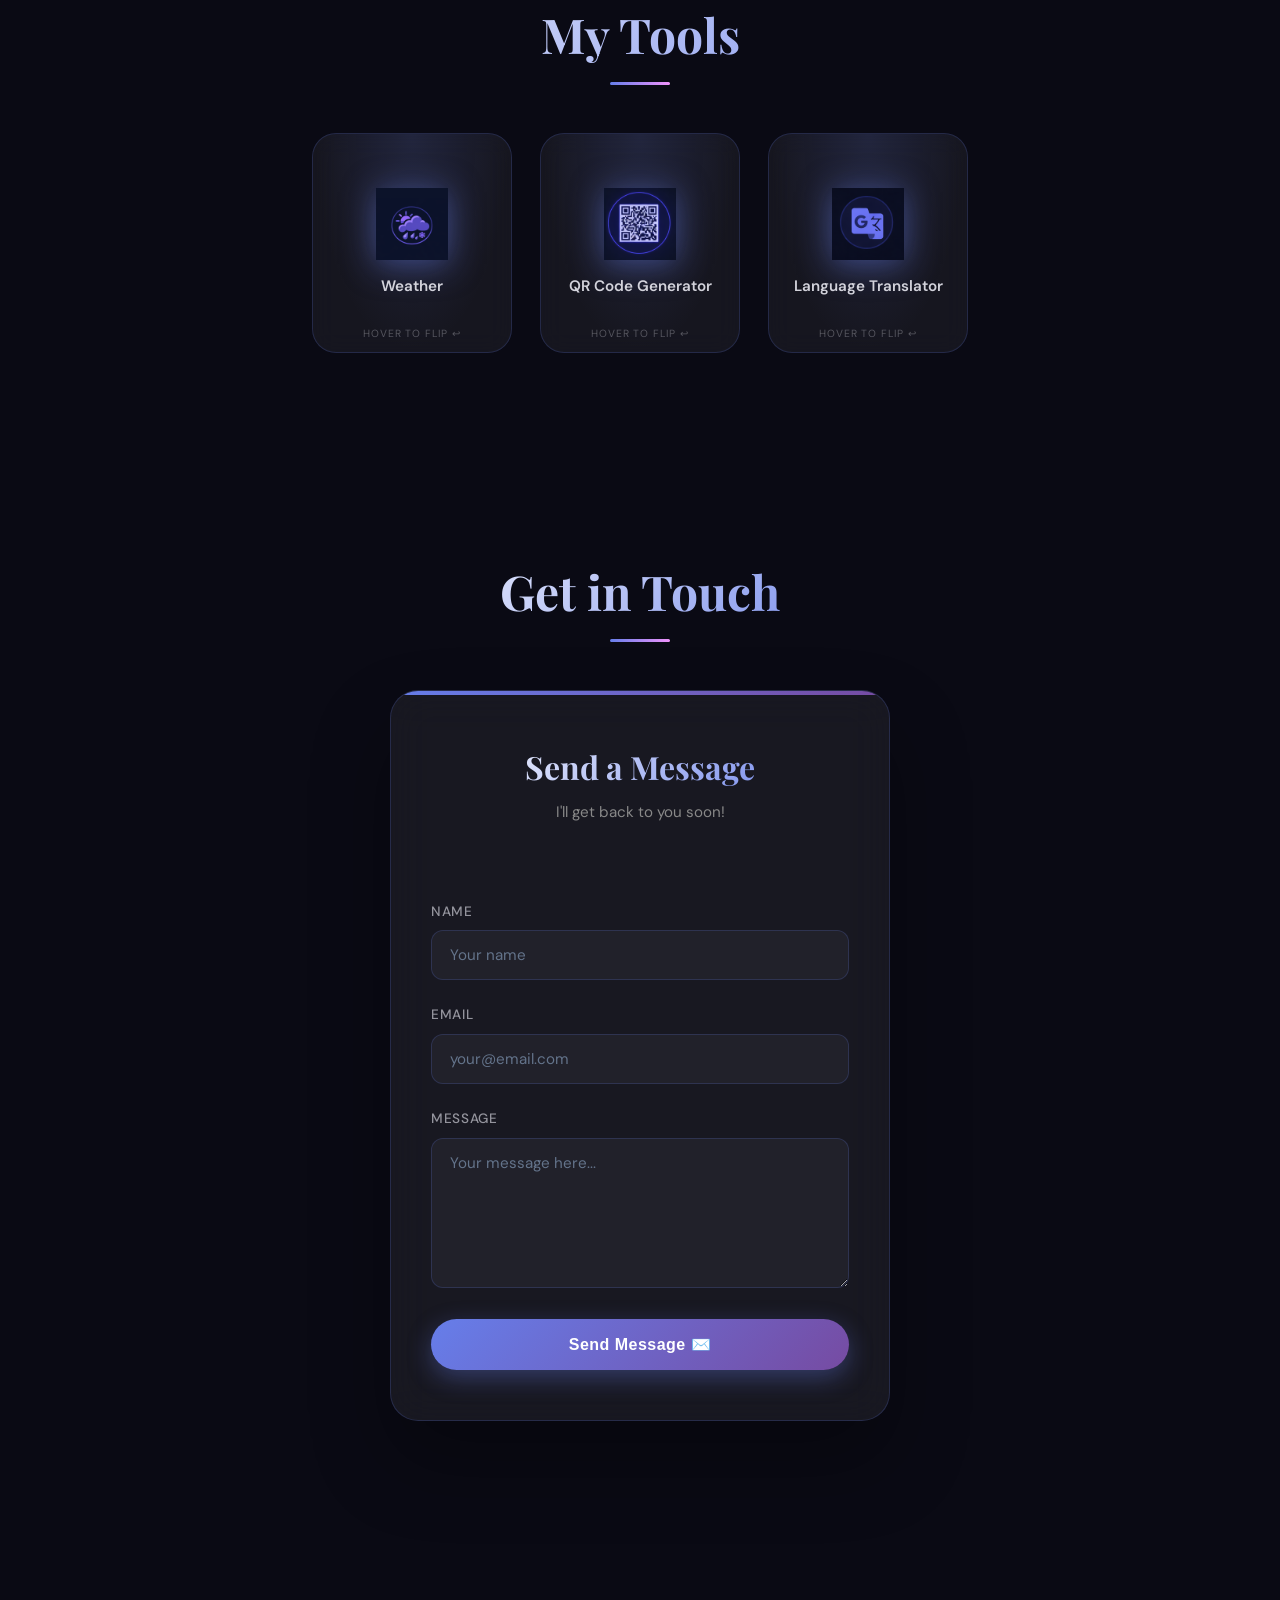
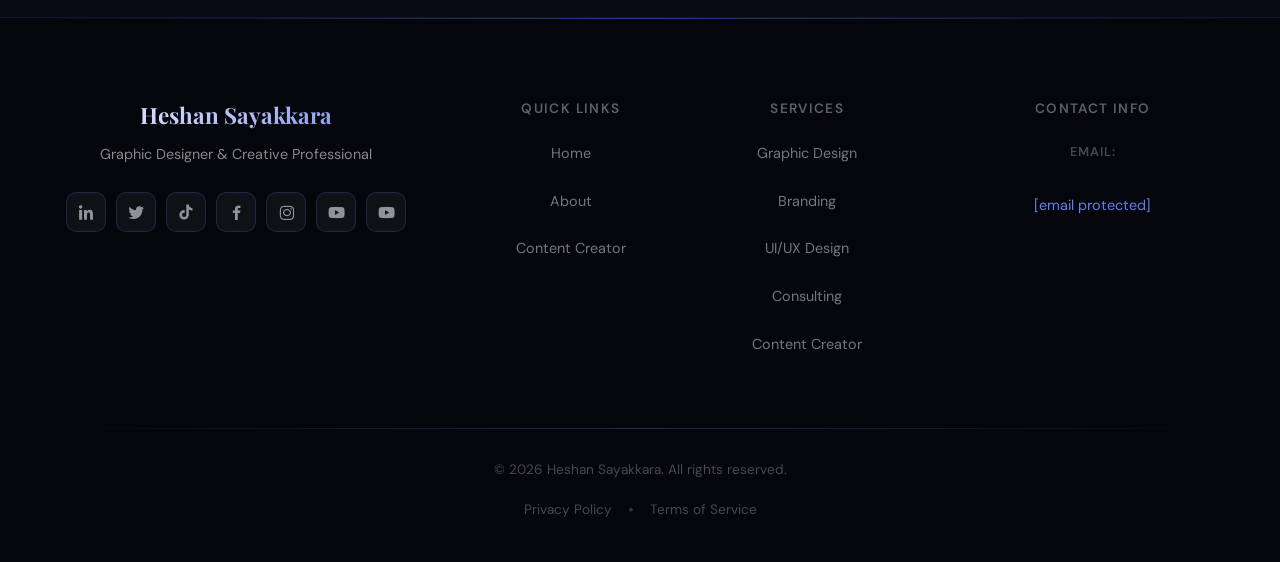
==== commit 47d1ce09: "modified:   index.html" ====
--- a/index.html
+++ b/index.html
@@ -1301,7 +1301,6 @@
     }
   </style>
 </head>
-
 <body>
   <!-- Custom Cursor -->
   <div class="cursor" id="cursor"></div>
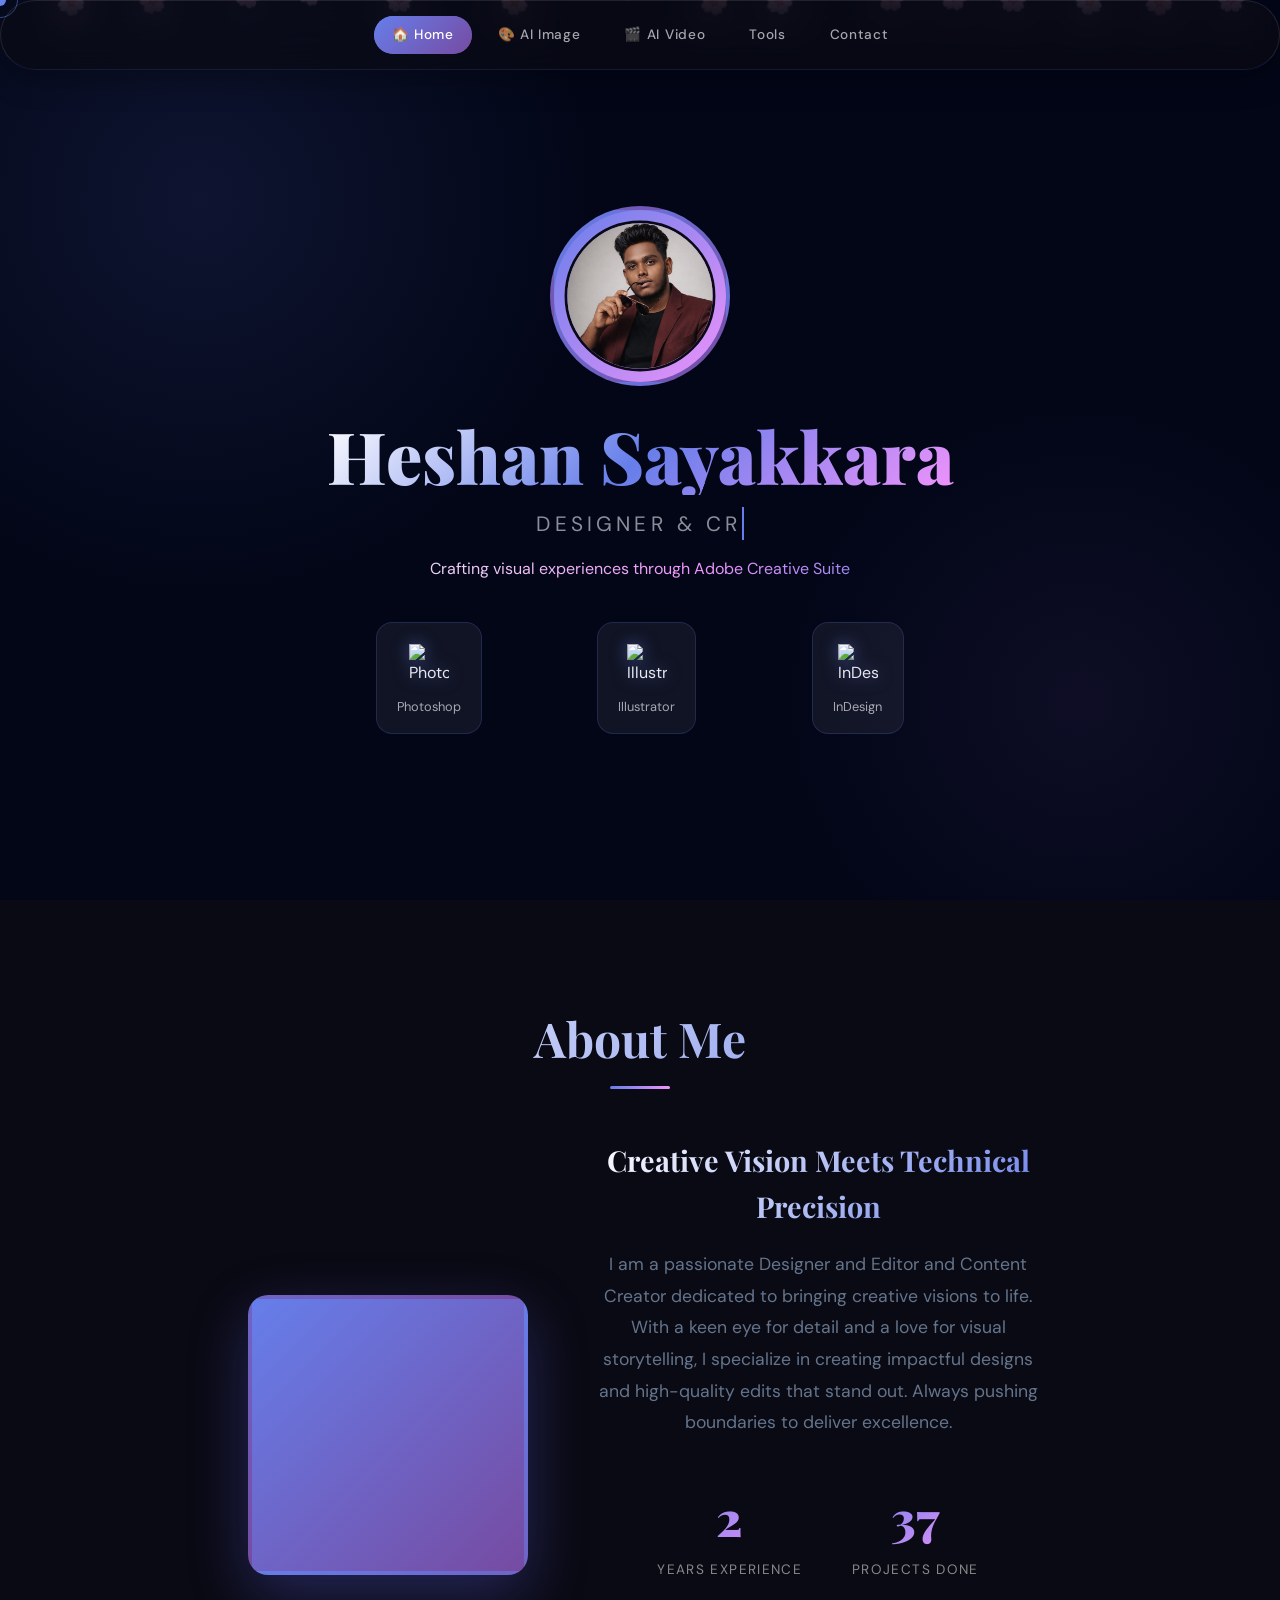
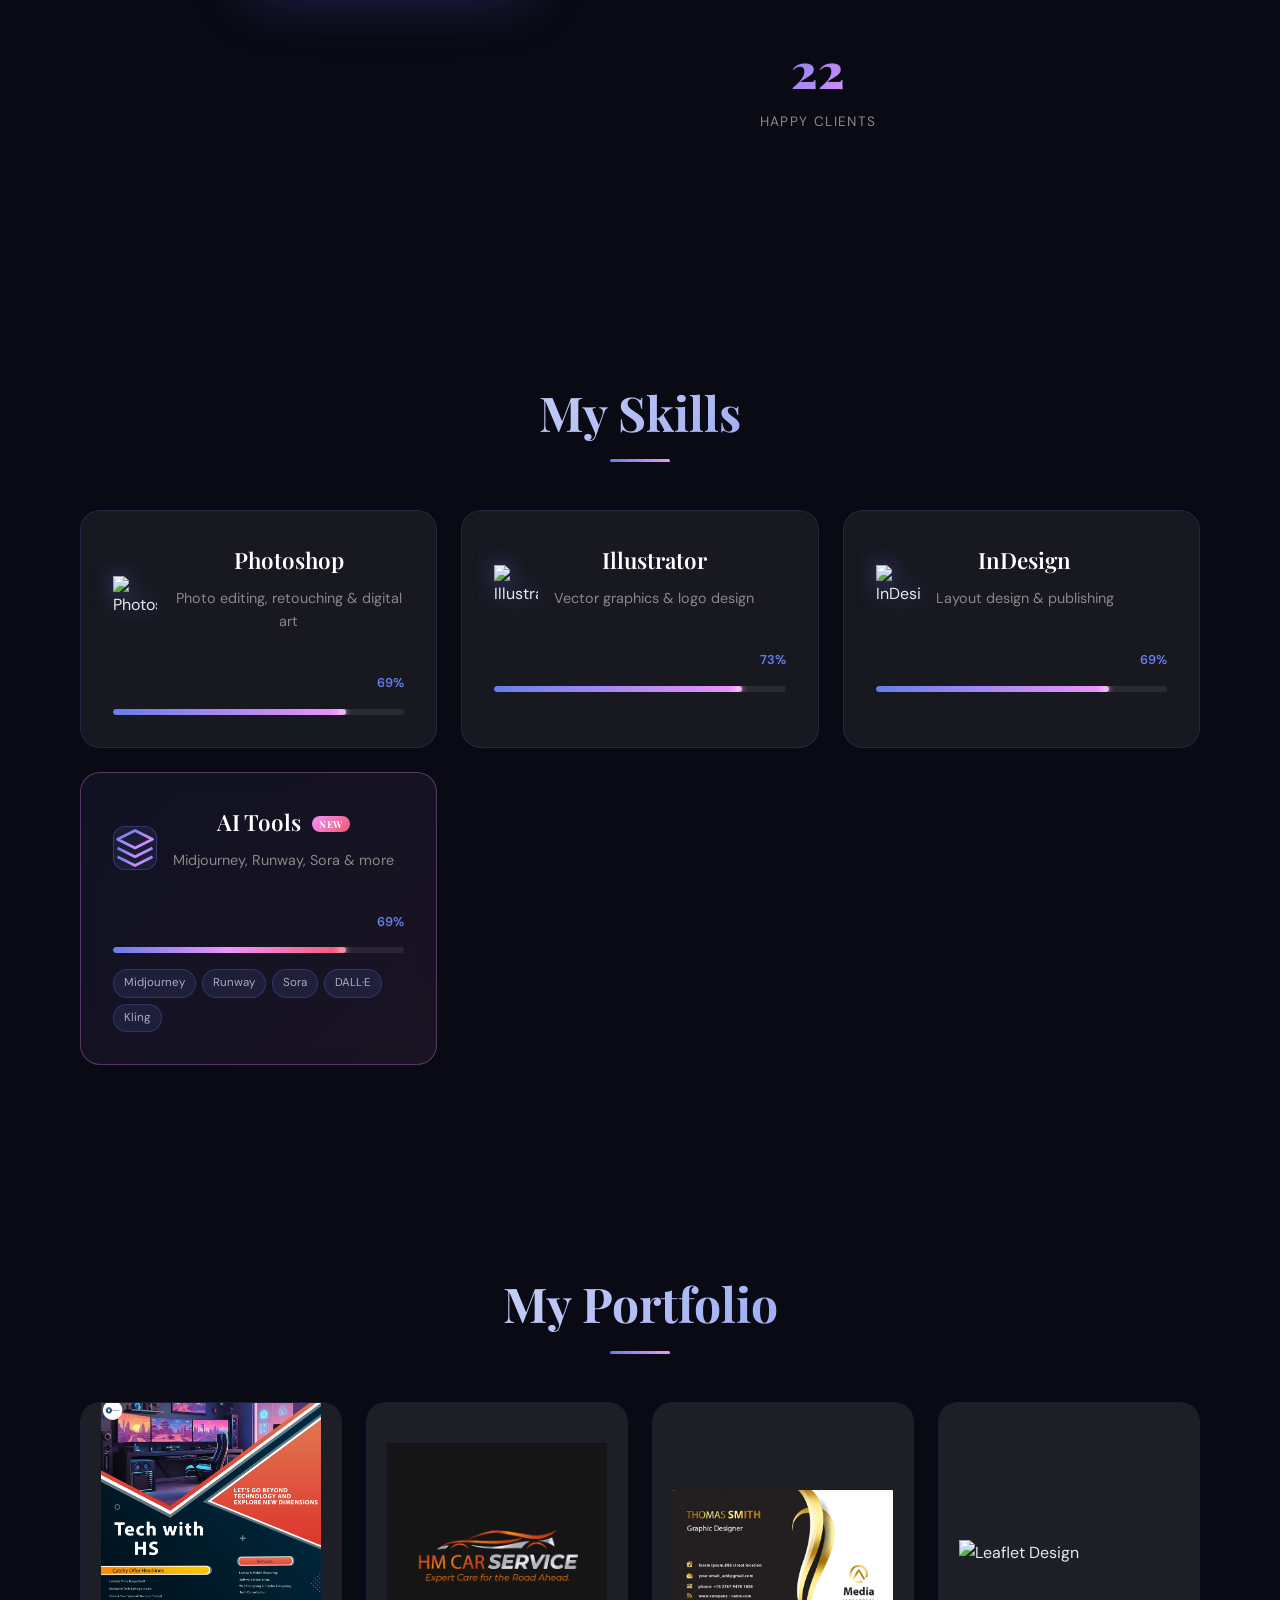
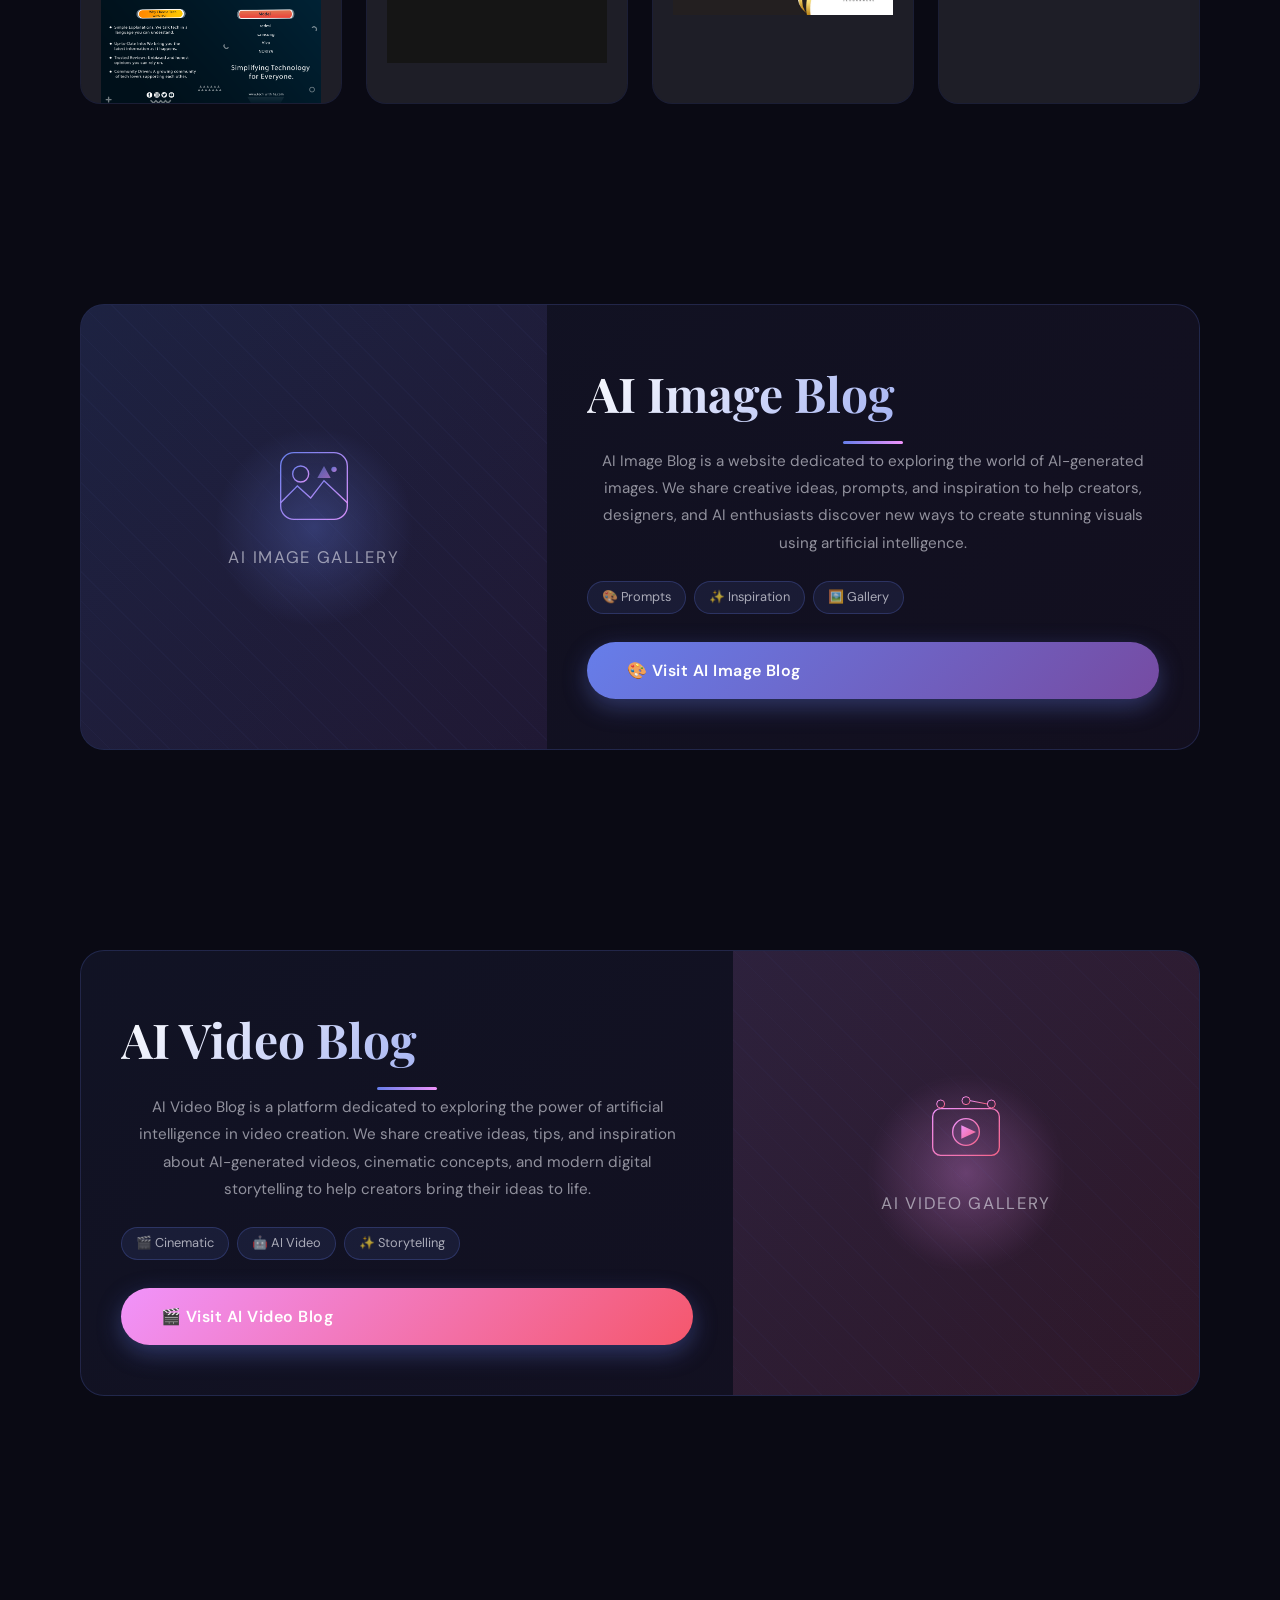
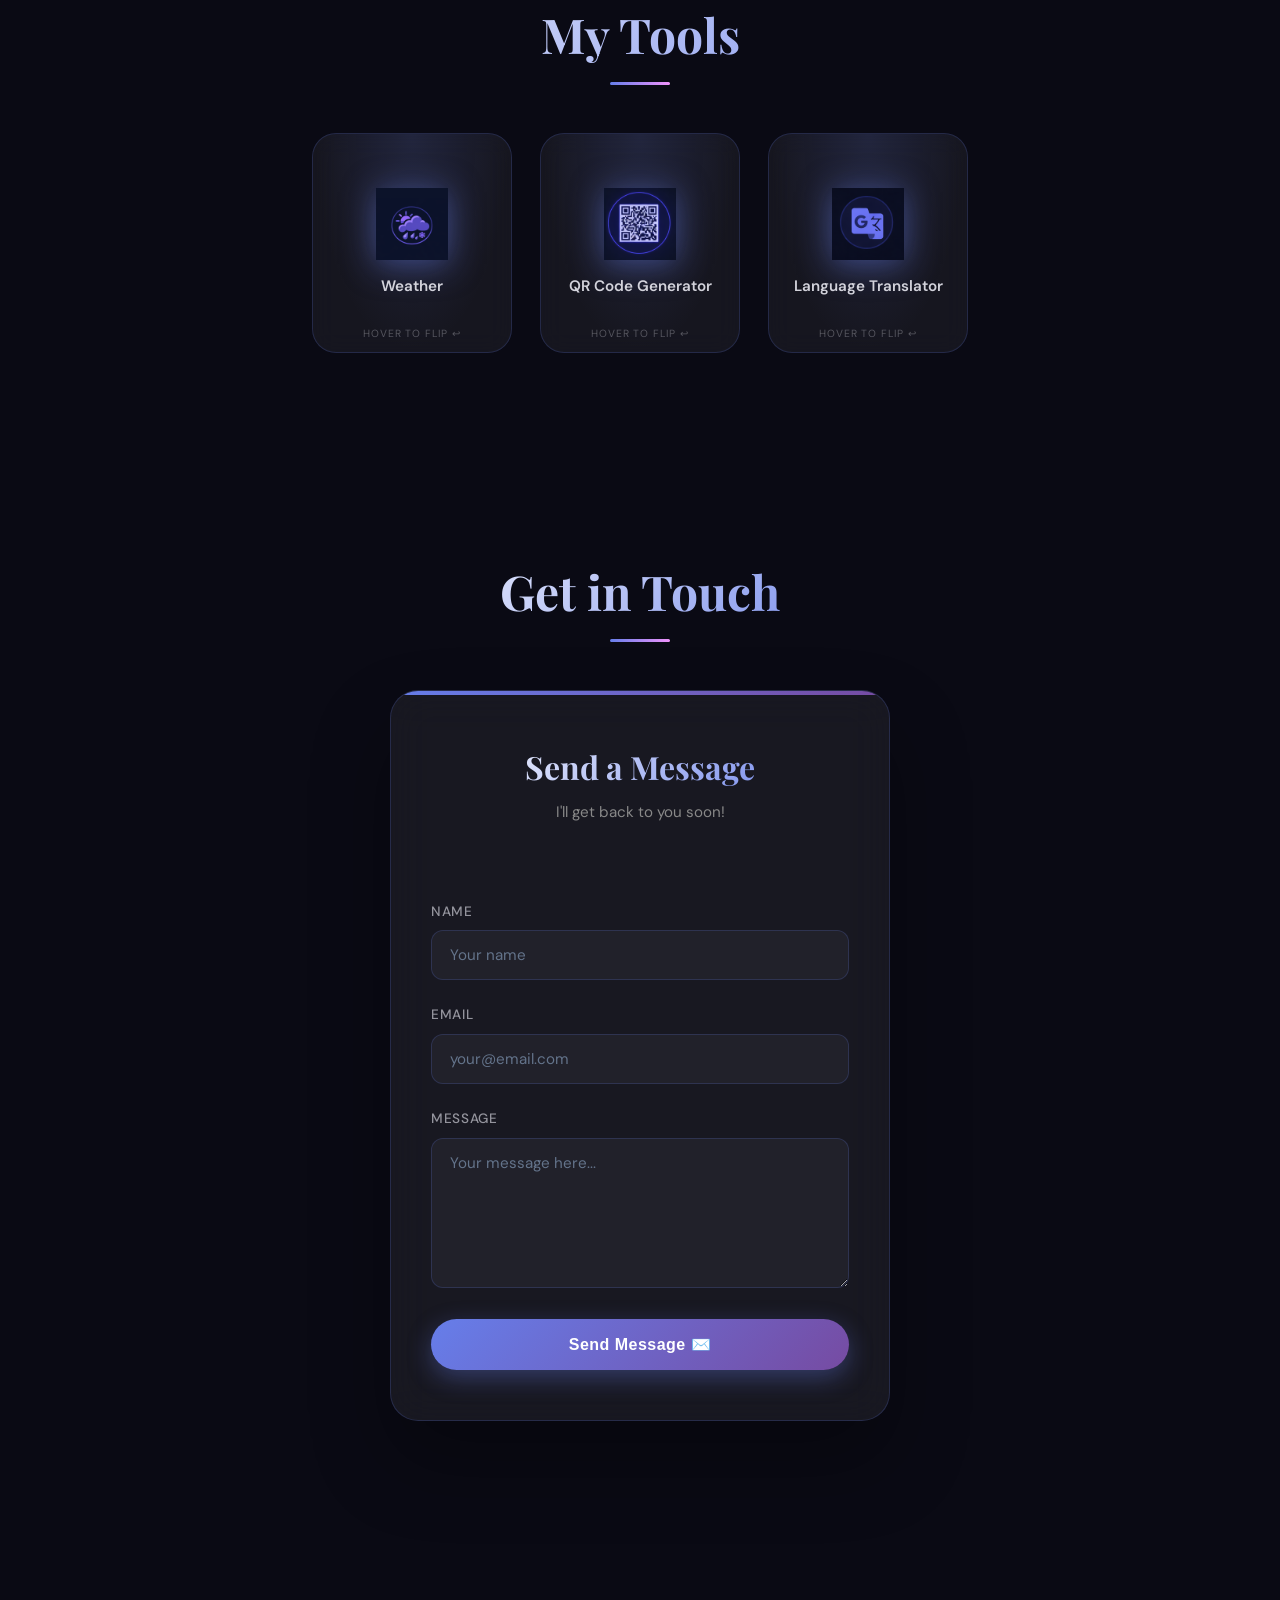
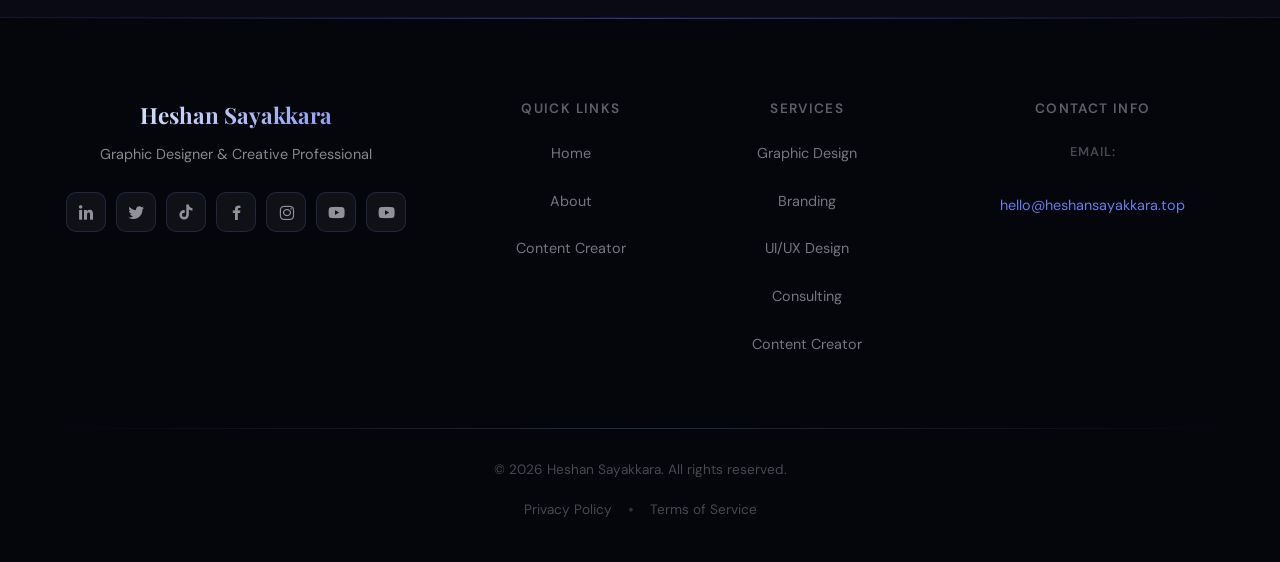
==== commit a9d47f39: "modified:   index.html" ====
--- a/index.html
+++ b/index.html
@@ -1787,7 +1787,7 @@
           <h4>Contact Info</h4>
           <p class="contact-info">
             <span class="label">Email:</span><br>
-            <a href="/cdn-cgi/l/email-protection#137c60727d77727b76607b727d2153747e727a7f3d707c7e"><span class="__cf_email__" data-cfemail="c9a6baa8a7ada8a1acbaa1a8a7fb89aea4a8a0a5e7aaa6a4">[email&#160;protected]</span></a>
+            <a href="mailto:hello@heshansayakkara.top">hello@heshansayakkara.top</a>
           </p>
         </div>
       </div>
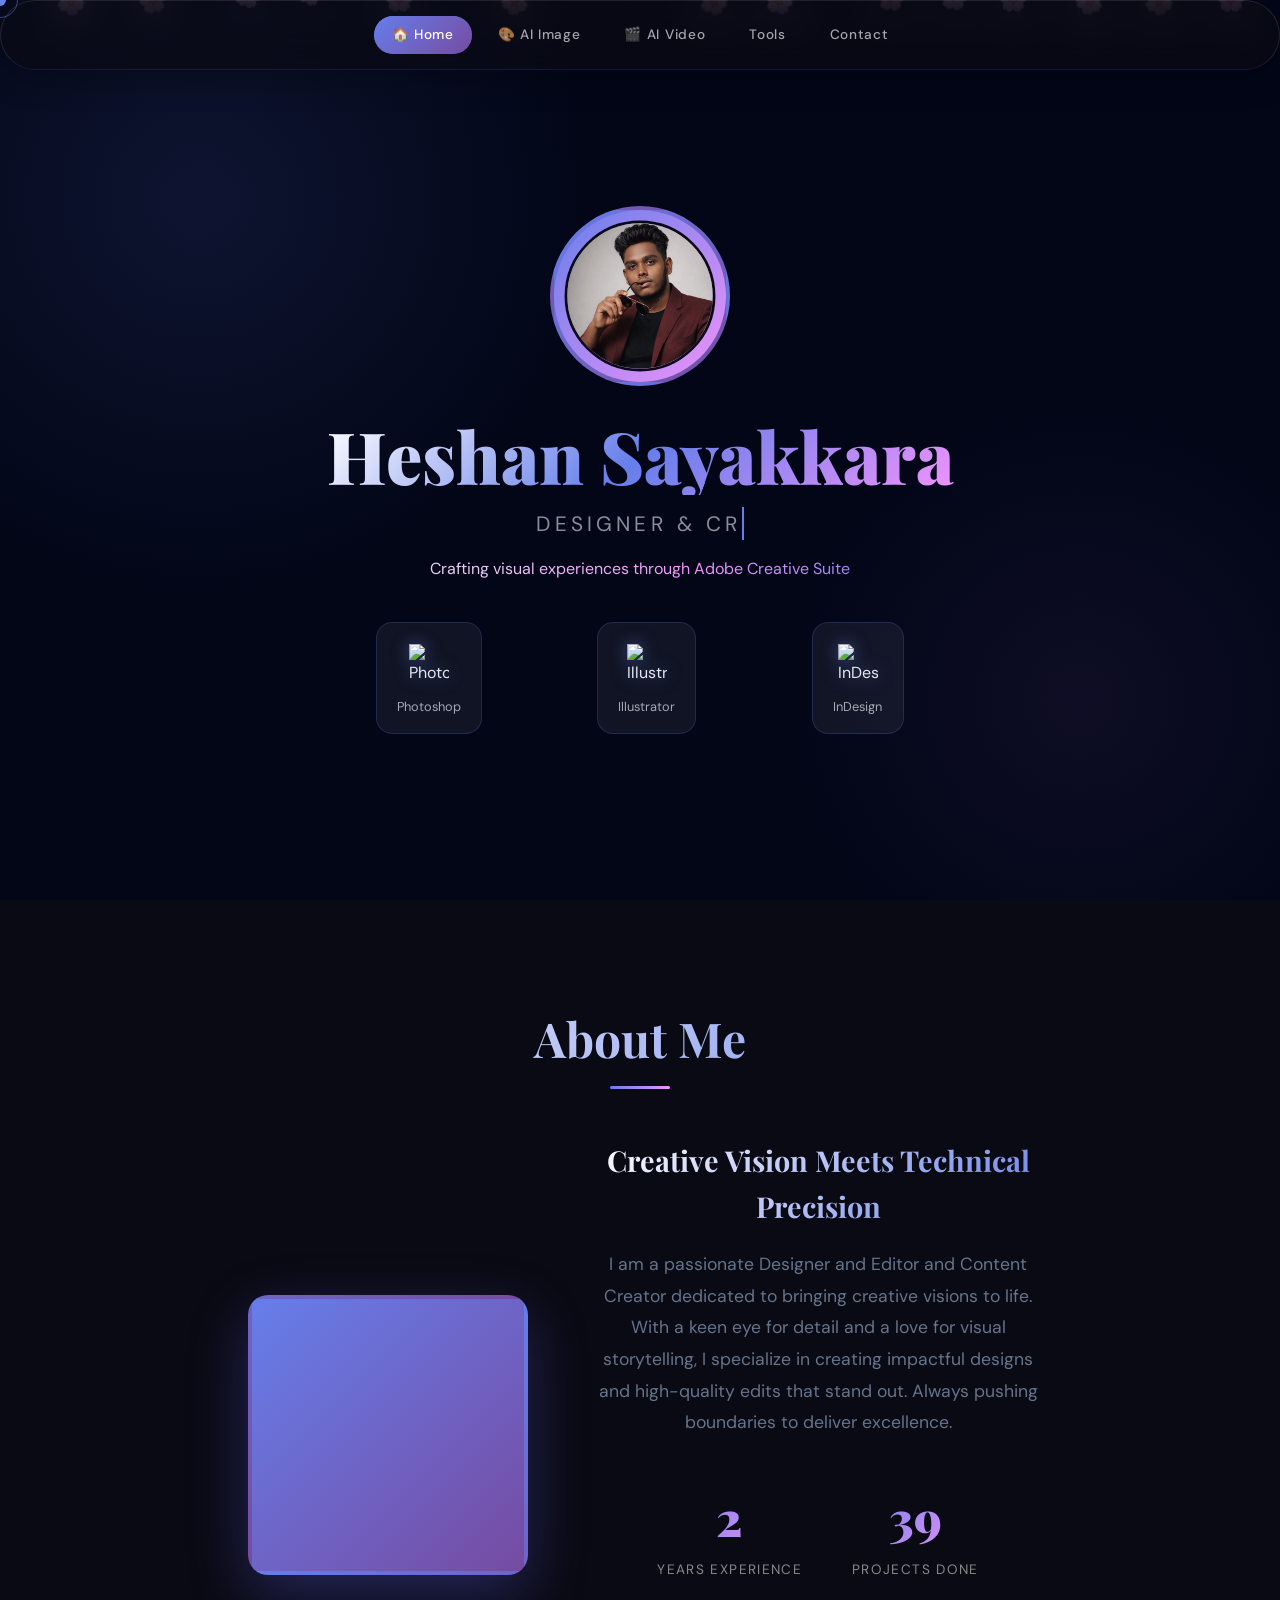
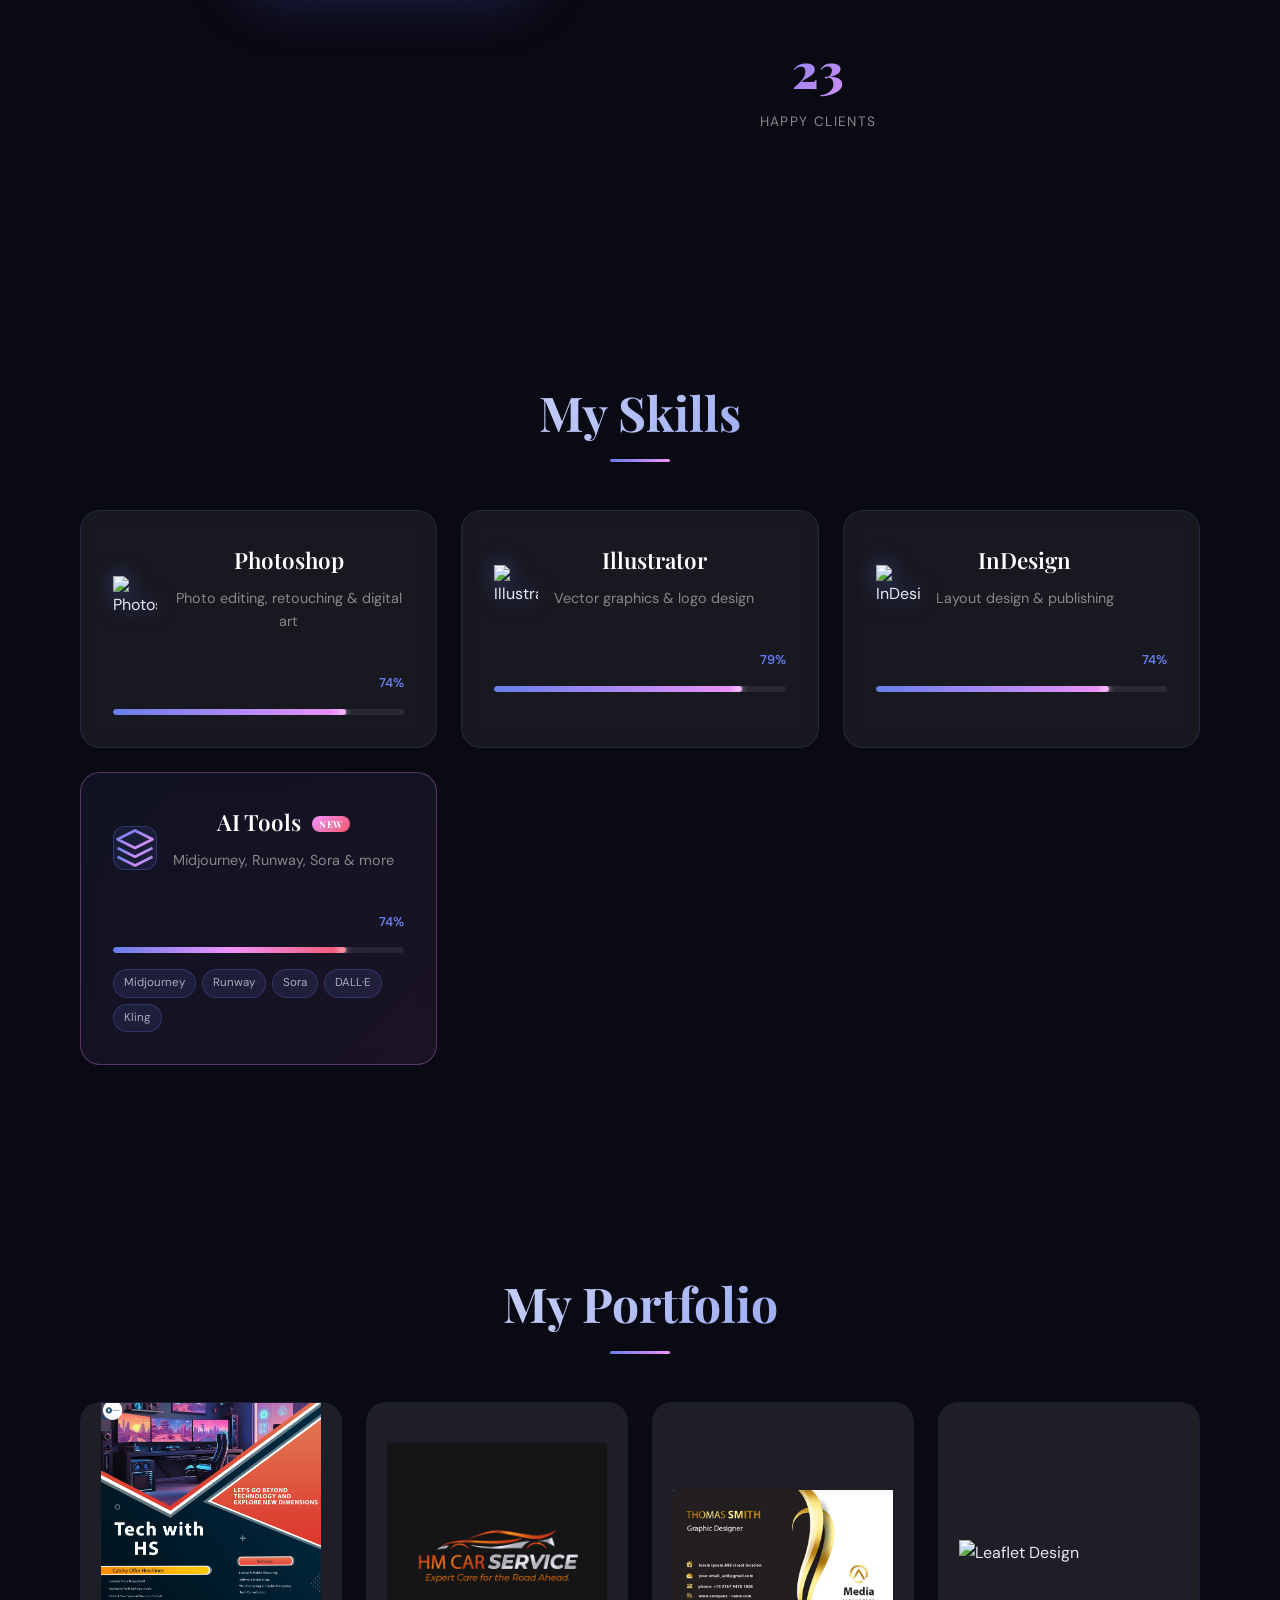
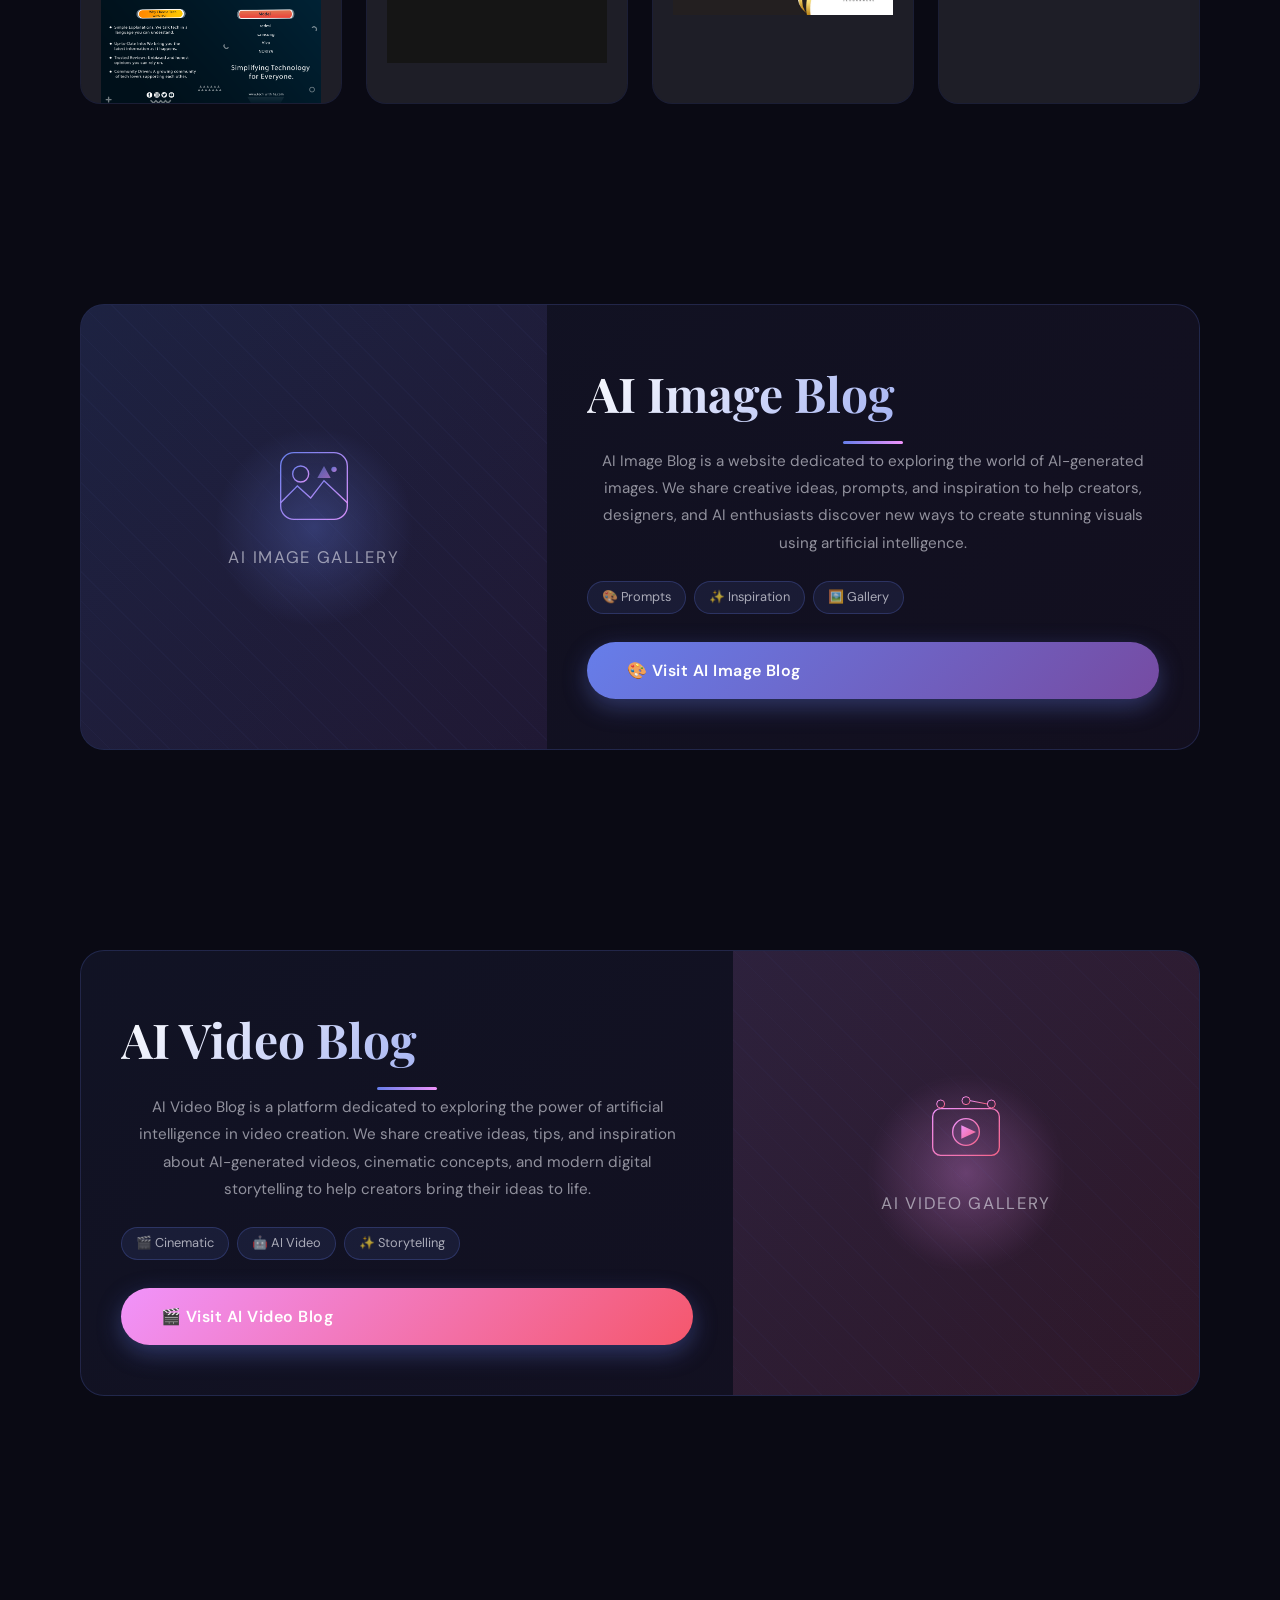
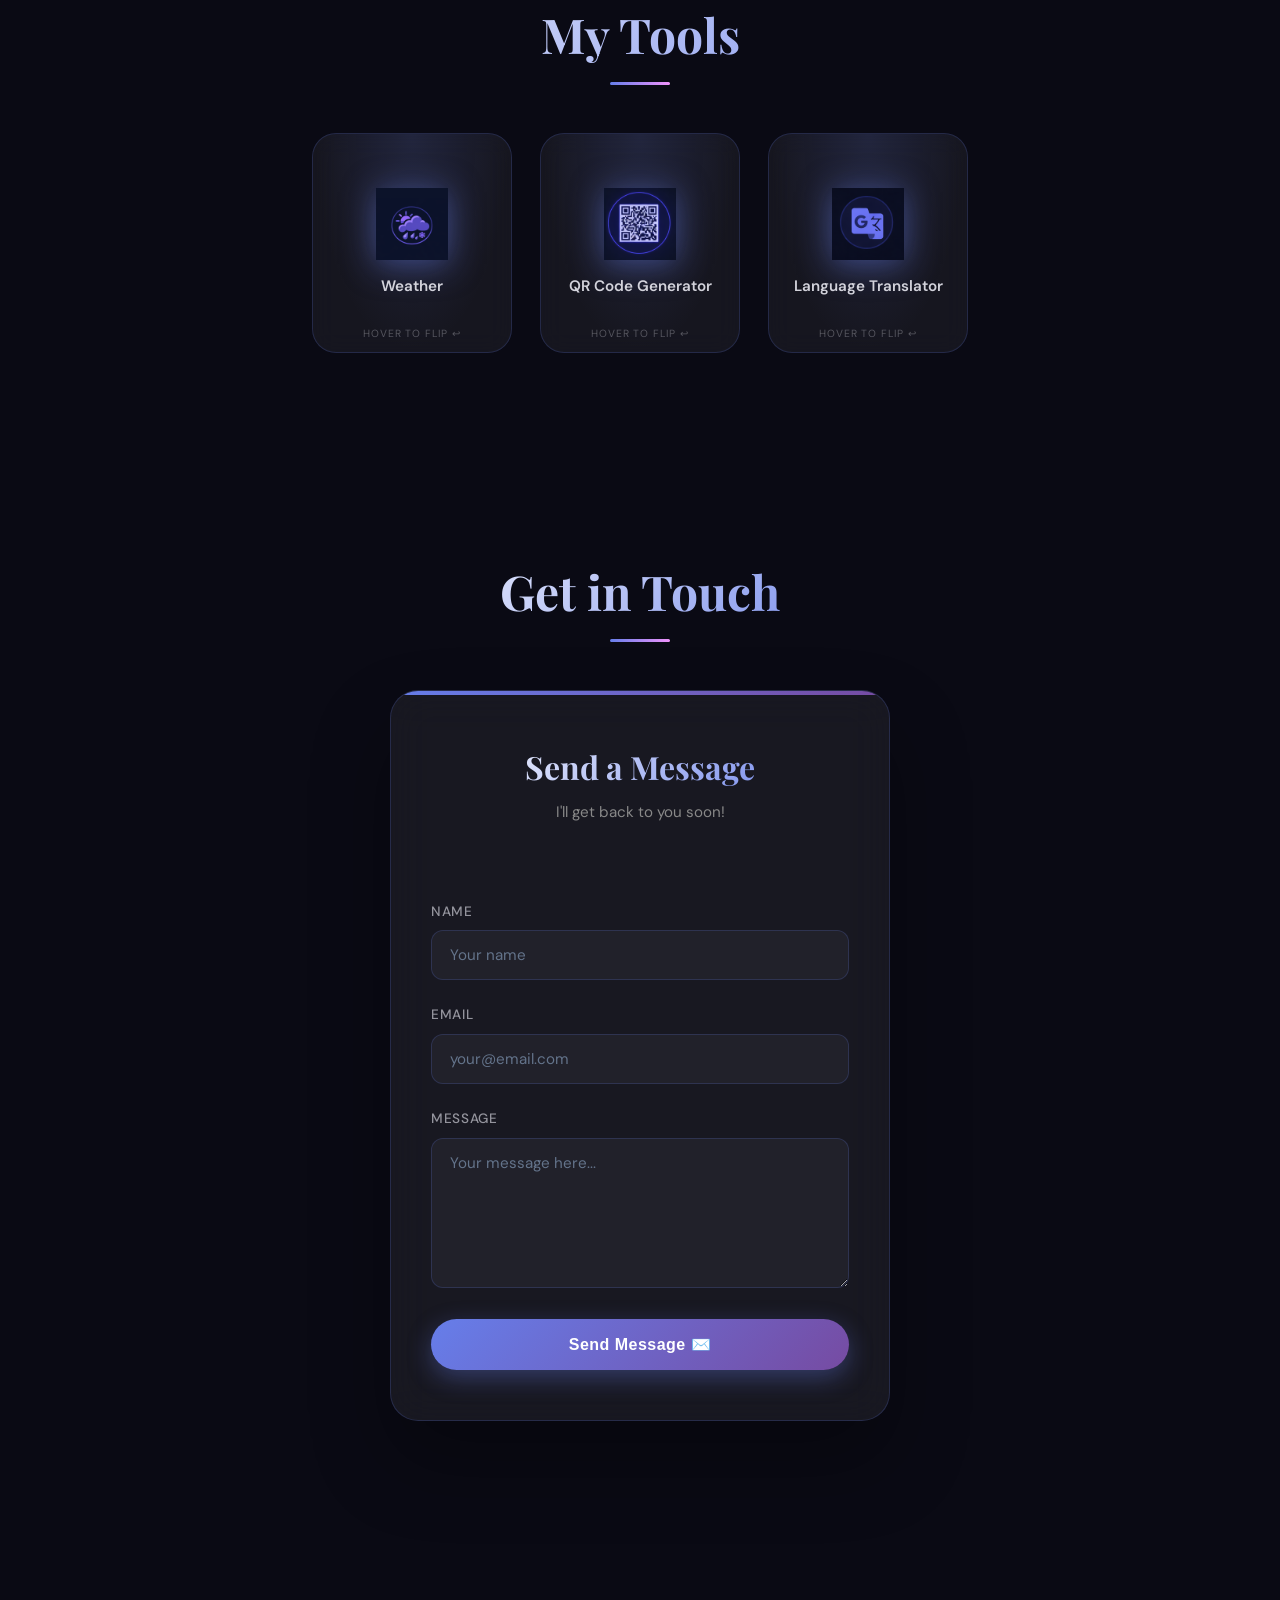
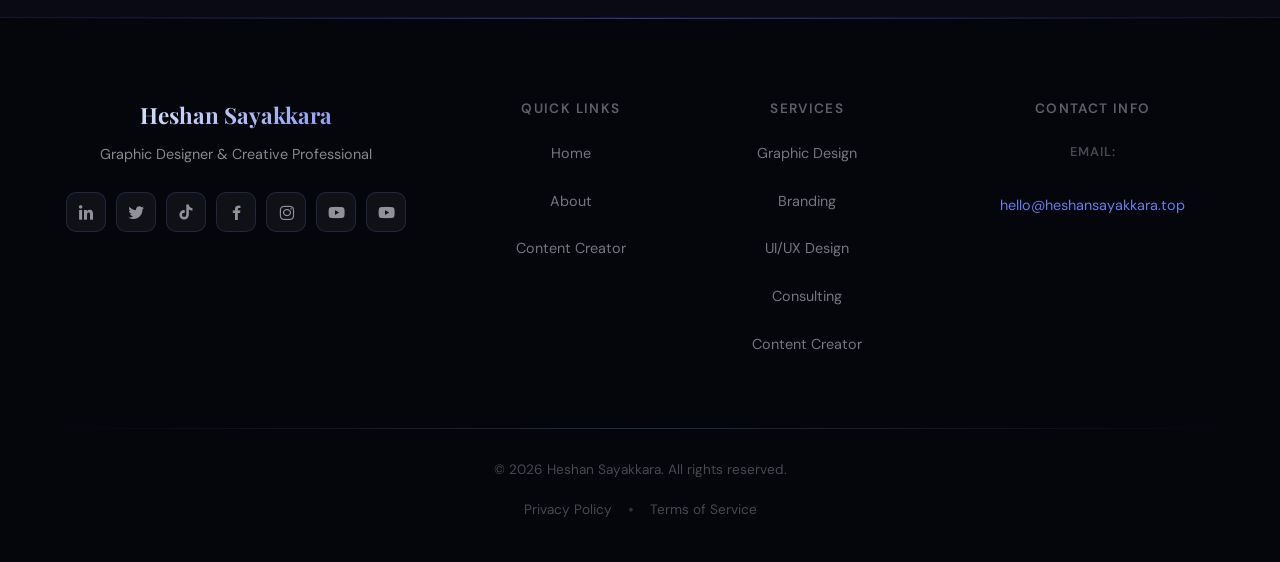
==== commit affc9695: "modified:   index.html" ====
--- a/index.html
+++ b/index.html
@@ -14,6 +14,7 @@
   <meta name="author" content="Heshan Sayakkara" />
   <link rel="icon" href="—Pngtree—initial letter hs logo template_3584051.jpg" type="image/jpg"/>
 
+  <script src="widget.js"></script>
   <style>
     /* ============================================
        GLOBAL RESET & VARIABLES
